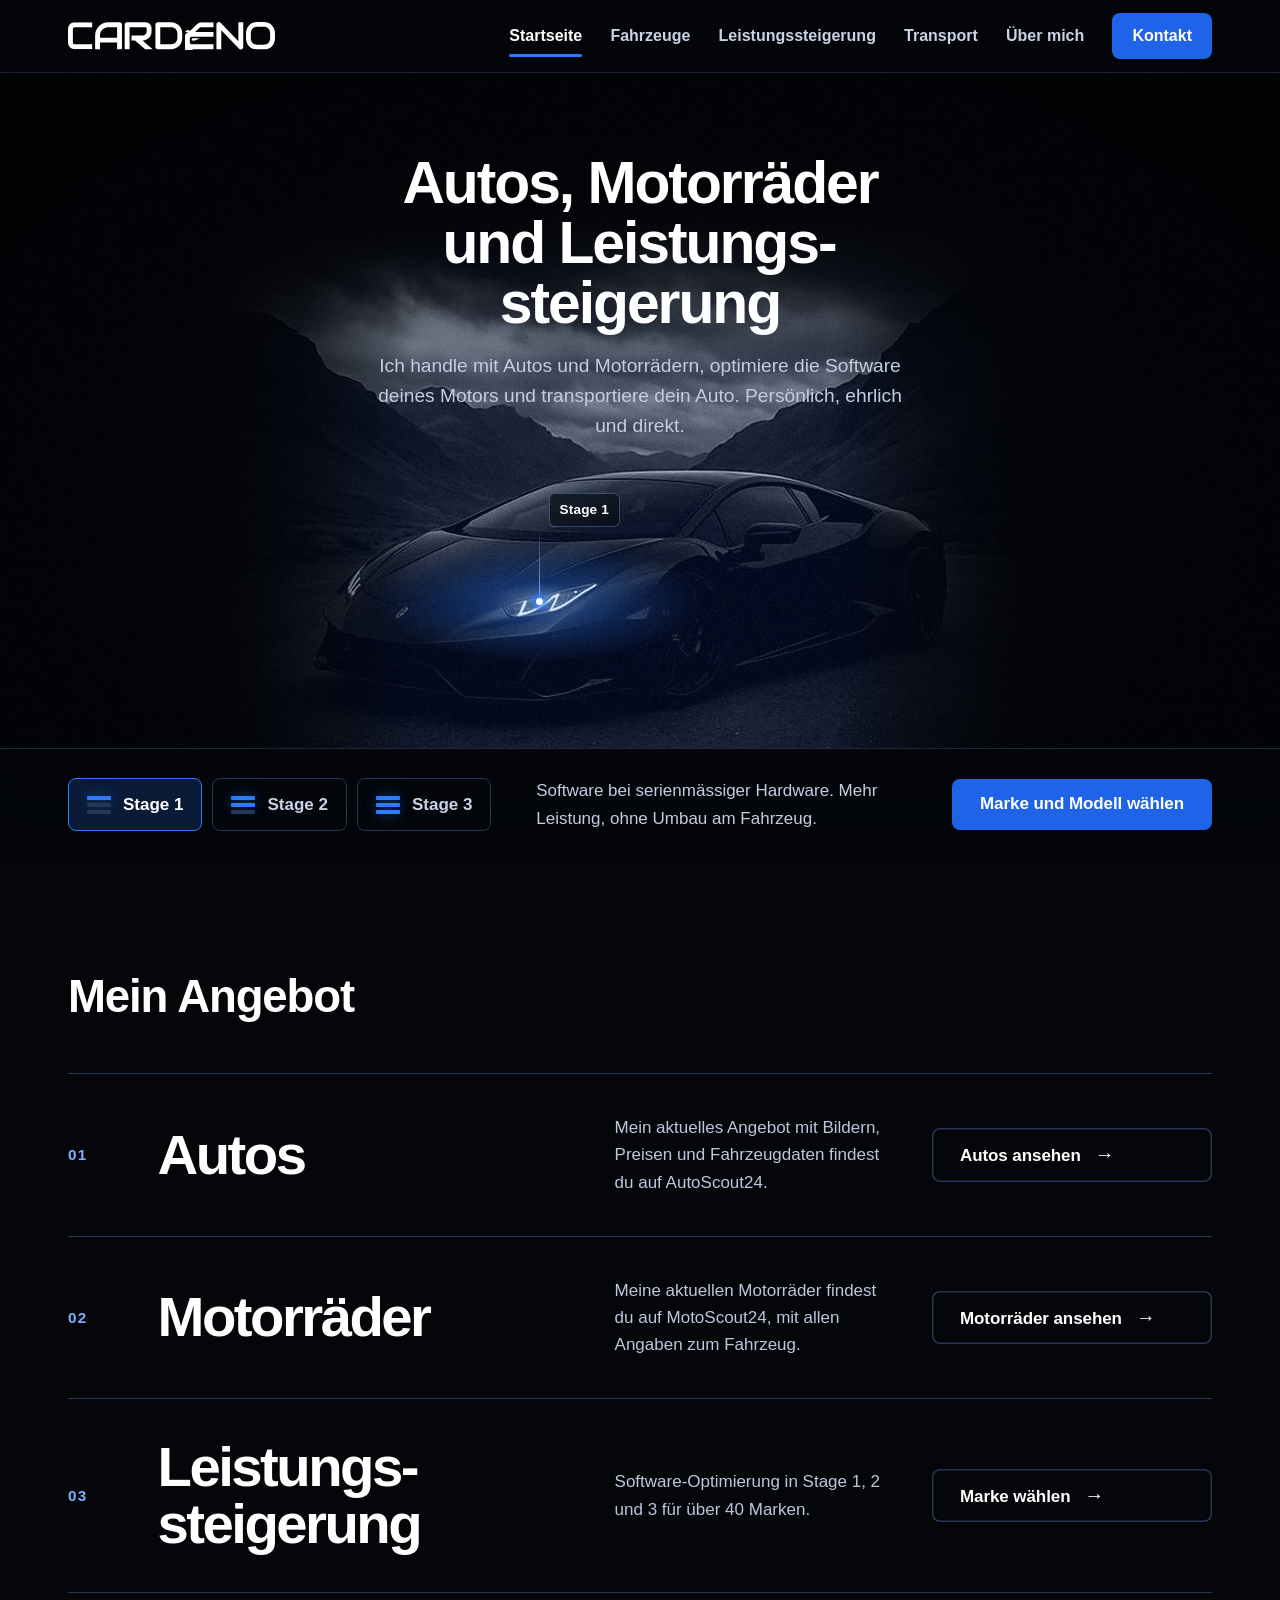
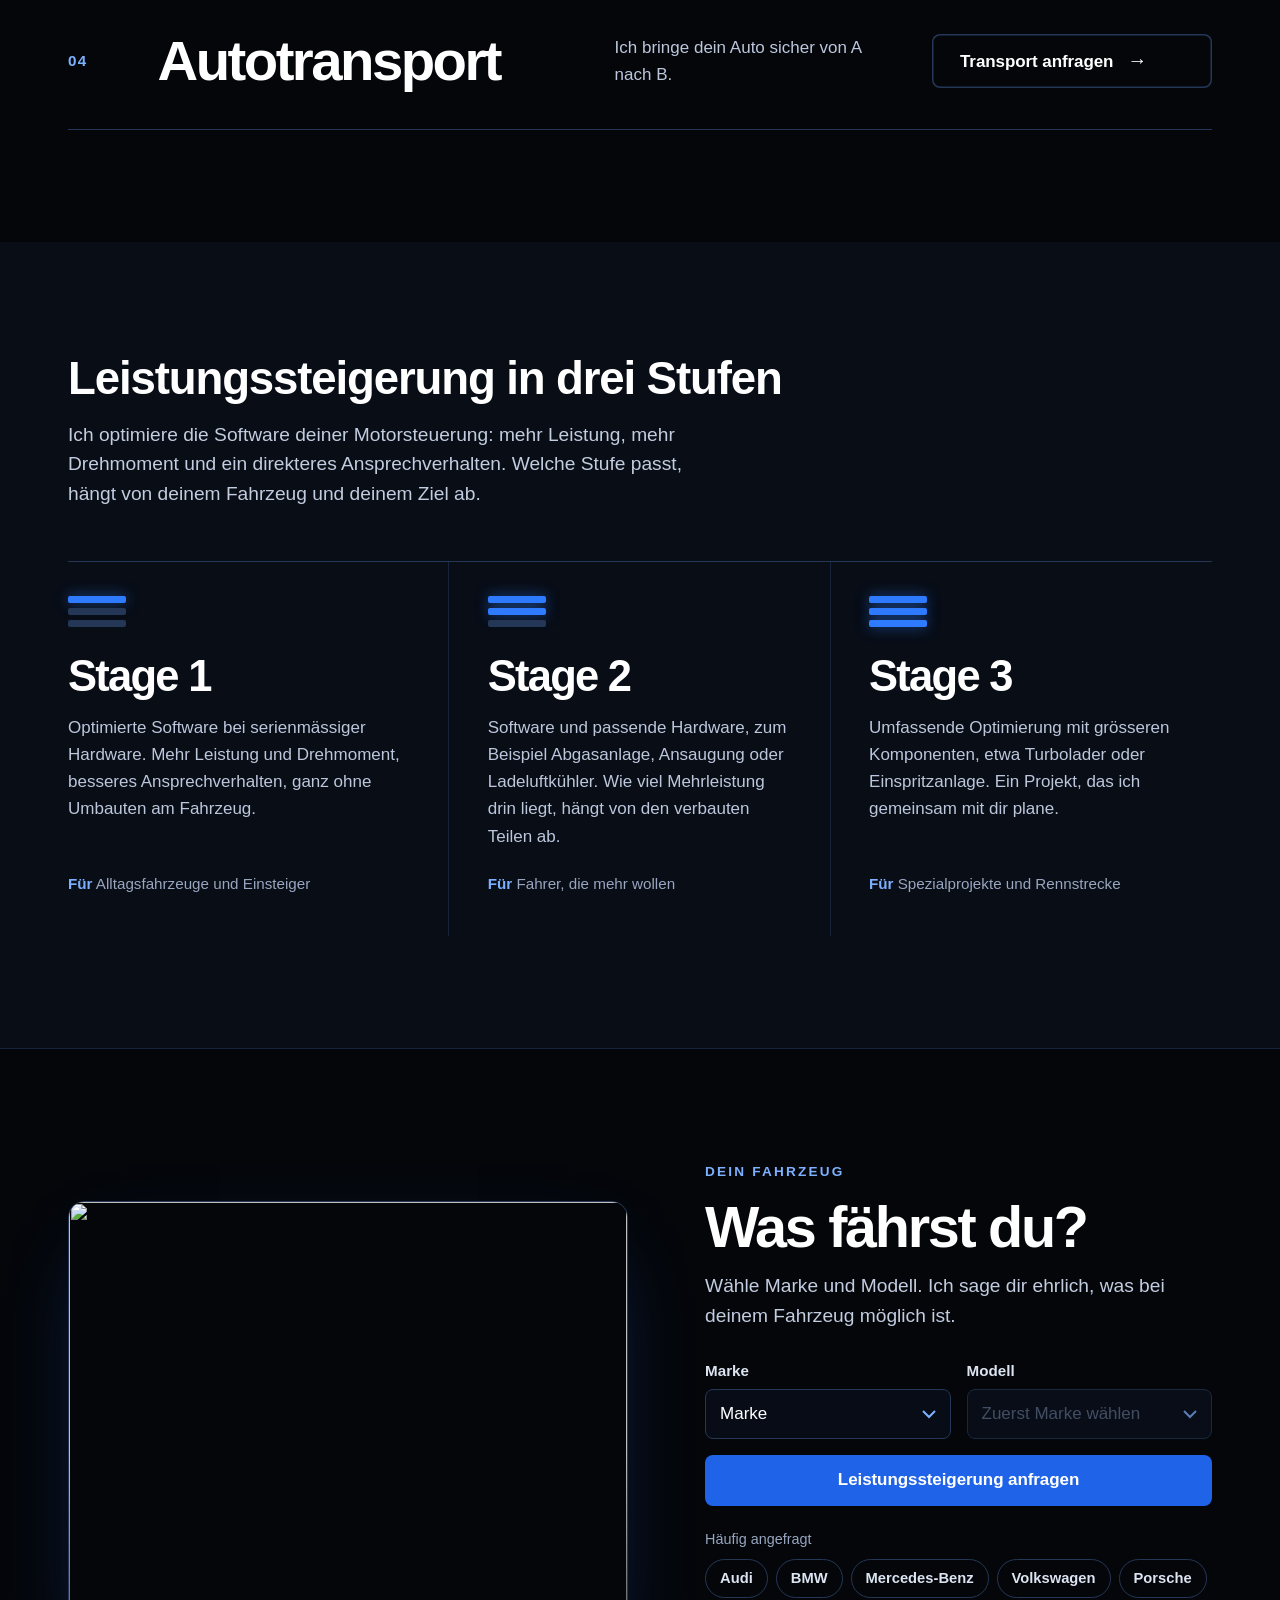
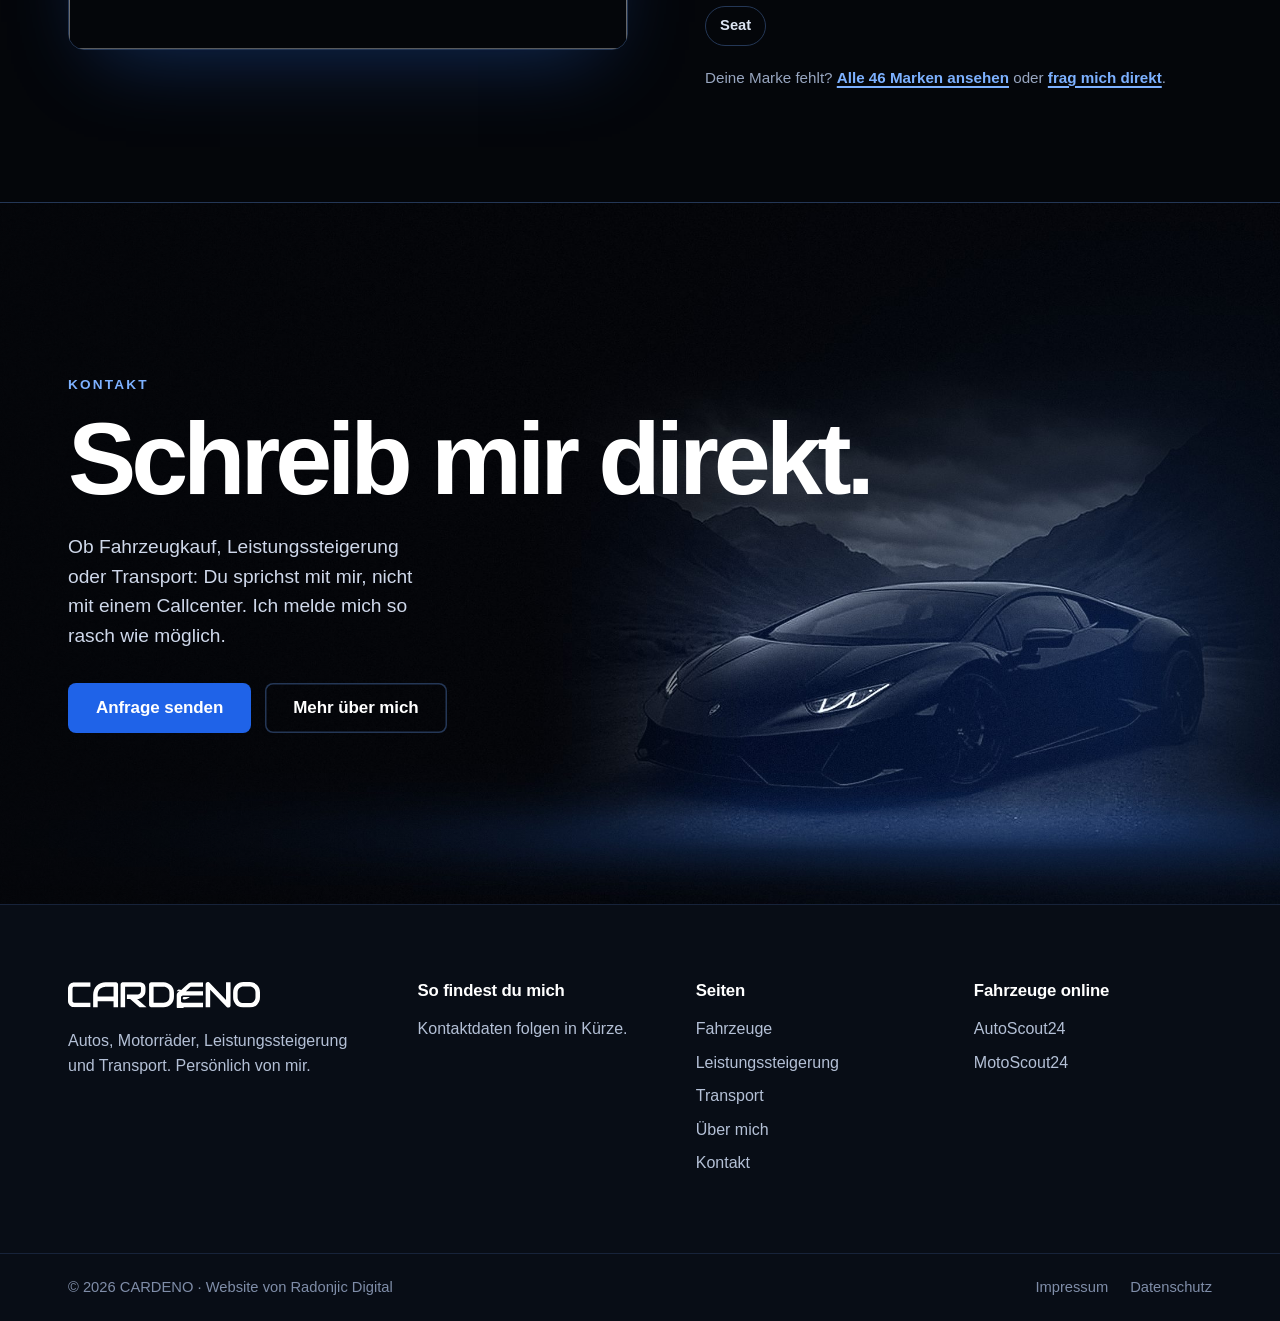
==== index.html @ c05463ce "Add files via upload" ====
<!doctype html>
<html lang="de-CH">
<head>
<meta charset="utf-8">
<meta name="viewport" content="width=device-width, initial-scale=1">
<title>CARDENO – Autos, Motorräder, Leistungssteigerung und Transport</title>
<meta name="description" content="CARDENO: Autos und Motorräder auf AutoScout24 und MotoScout24, Leistungssteigerung in Stage 1, 2 und 3 per Software sowie Autotransport. Frag dein Fahrzeug direkt an.">
<meta name="theme-color" content="#04060a">
<meta name="color-scheme" content="dark">
<meta property="og:type" content="website">
<meta property="og:locale" content="de_CH">
<meta property="og:site_name" content="CARDENO">
<meta property="og:title" content="CARDENO – Autos, Motorräder, Leistungssteigerung und Transport">
<meta property="og:description" content="CARDENO: Autos und Motorräder auf AutoScout24 und MotoScout24, Leistungssteigerung in Stage 1, 2 und 3 per Software sowie Autotransport. Frag dein Fahrzeug direkt an.">
<link rel="icon" type="image/svg+xml" href="images/icon-blue.svg">
<link rel="icon" type="image/png" sizes="48x48" href="images/favicon-48.png">
<link rel="icon" type="image/png" sizes="192x192" href="images/favicon-192.png">
<link rel="apple-touch-icon" href="images/apple-touch-icon.png">
<link rel="stylesheet" href="css/style.css">
</head>
<body>

<a class="skip-link" href="#inhalt">Zum Inhalt springen</a>
<div class="topbar">
  <div class="wrap">
    <ul>
      <li data-c="adresse"><svg viewBox="0 0 24 24" aria-hidden="true"><path d="M12 21s7-6.2 7-11a7 7 0 1 0-14 0c0 4.8 7 11 7 11z"/><circle cx="12" cy="10" r="2.5"/></svg><span data-v></span></li>
      <li data-c="telefon"><a data-link="tel" href="#"><svg viewBox="0 0 24 24" aria-hidden="true"><path d="M5 4h4l2 5-2.5 1.5a11 11 0 0 0 5 5L15 13l5 2v4a2 2 0 0 1-2 2A16 16 0 0 1 3 6a2 2 0 0 1 2-2z"/></svg><span data-v></span></a></li>
      <li data-c="email"><a data-link="mail" href="#"><svg viewBox="0 0 24 24" aria-hidden="true"><rect x="3" y="5" width="18" height="14" rx="2"/><path d="M3 7l9 6 9-6"/></svg><span data-v></span></a></li>
    </ul>
    <ul class="social">
      <li data-c="instagram"><a data-link="url" href="#" target="_blank" rel="noopener" aria-label="CARDENO auf Instagram"><svg viewBox="0 0 24 24" aria-hidden="true"><rect x="3" y="3" width="18" height="18" rx="5"/><circle cx="12" cy="12" r="4"/><circle cx="17.5" cy="6.5" r=".7"/></svg></a></li>
      <li data-c="facebook"><a data-link="url" href="#" target="_blank" rel="noopener" aria-label="CARDENO auf Facebook"><svg viewBox="0 0 24 24" aria-hidden="true"><path d="M14 8h3V4h-3a4 4 0 0 0-4 4v3H7v4h3v6h4v-6h3l1-4h-4V8.5A.5.5 0 0 1 14 8z"/></svg></a></li>
    </ul>
  </div>
</div>
<header class="site-header">
  <div class="wrap">
    <a class="brand" href="index.html" aria-label="CARDENO – zur Startseite"><img src="images/logo.svg" width="207" height="28" alt="CARDENO"></a>
    <button class="nav-toggle" type="button" aria-expanded="false" aria-controls="hauptnavigation" aria-label="Menü öffnen">
      <svg class="icon-open" viewBox="0 0 24 24" aria-hidden="true"><path d="M4 7h16M4 12h16M4 17h16"/></svg>
      <svg class="icon-close" viewBox="0 0 24 24" aria-hidden="true"><path d="M6 6l12 12M18 6L6 18"/></svg>
    </button>
    <nav class="nav" id="hauptnavigation" aria-label="Hauptnavigation">
      <ul><li><a href="index.html" aria-current="page">Startseite</a></li><li><a href="fahrzeuge.html">Fahrzeuge</a></li><li><a href="leistungssteigerung.html">Leistungssteigerung</a></li><li><a href="transport.html">Transport</a></li><li><a href="ueber-mich.html">Über mich</a></li><li><a class="nav-cta" href="kontakt.html">Kontakt</a></li></ul>
    </nav>
  </div>
</header>

<main id="inhalt">

<section class="sh" id="start" aria-labelledby="start-titel" data-stage="1">
  <div class="sh__scene" aria-hidden="true">
    <div class="sh__frame">
      <div class="sh__img"></div>
      <i class="sh__light sh__light--road"></i>
      <i class="sh__light sh__light--far"></i>
      <i class="sh__light sh__light--near"></i>
      <span class="sh__tag"><b>Stage 1</b></span>
    </div>
  </div>
  <div class="sh__copy">
    <div class="sh__copy-in">
      <h1 id="start-titel">Autos, Motorräder und Leistungs&shy;steigerung</h1>
      <p class="lead">Ich handle mit Autos und Motorrädern, optimiere die Software deines Motors und transportiere dein Auto. Persönlich, ehrlich und direkt.</p>
    </div>
  </div>
  <div class="sh__bar">
    <div class="wrap sh__bar-in">
      <div class="sh__pick" role="group" aria-label="Leistungsstufe wählen">
        <button type="button" data-stage="1" aria-pressed="true"><span class="ebars" aria-hidden="true"><i class="on"></i><i></i><i></i></span>Stage 1</button>
        <button type="button" data-stage="2" aria-pressed="false"><span class="ebars" aria-hidden="true"><i class="on"></i><i class="on"></i><i></i></span>Stage 2</button>
        <button type="button" data-stage="3" aria-pressed="false"><span class="ebars" aria-hidden="true"><i class="on"></i><i class="on"></i><i class="on"></i></span>Stage 3</button>
      </div>
      <p class="sh__desc" aria-live="polite">Software bei serienmässiger Hardware. Mehr Leistung, ohne Umbau am Fahrzeug.</p>
      <a class="btn " href="leistungssteigerung.html"><span>Marke und Modell wählen</span></a>
    </div>
  </div>
</section>

<section class="section" aria-labelledby="angebot-titel">
  <div class="wrap">
    <div class="section-head"><h2 id="angebot-titel">Mein Angebot</h2></div>
    <ul class="index">
      <li class="index__row">
        <span class="index__big">Autos</span>
        <p>Mein aktuelles Angebot mit Bildern, Preisen und Fahrzeugdaten findest du auf AutoScout24.</p>
        <a class="btn btn--ghost" data-c="autoscout" data-link="url" href="#" target="_blank" rel="noopener">Autos ansehen</a>
      </li>
      <li class="index__row">
        <span class="index__big">Motorräder</span>
        <p>Meine aktuellen Motorräder findest du auf MotoScout24, mit allen Angaben zum Fahrzeug.</p>
        <a class="btn btn--ghost" data-c="motoscout" data-link="url" href="#" target="_blank" rel="noopener">Motorräder ansehen</a>
      </li>
      <li class="index__row">
        <span class="index__big">Leistungs&shy;steigerung</span>
        <p>Software-Optimierung in Stage 1, 2 und 3 für über 40 Marken.</p>
        <a class="btn btn--ghost" href="leistungssteigerung.html"><span>Marke wählen</span></a>
      </li>
      <li class="index__row">
        <span class="index__big">Autotransport</span>
        <p>Ich bringe dein Auto sicher von A nach B.</p>
        <a class="btn btn--ghost" href="transport.html"><span>Transport anfragen</span></a>
      </li>
    </ul>
  </div>
</section>

<section class="section section--deep" aria-labelledby="tuning-titel">
  <div class="wrap">
    <div class="section-head">
      <h2 id="tuning-titel">Leistungs&shy;steigerung in drei Stufen</h2>
      <p class="lead">Ich optimiere die Software deiner Motorsteuerung: mehr Leistung, mehr Drehmoment und ein direkteres Ansprechverhalten. Welche Stufe passt, hängt von deinem Fahrzeug und deinem Ziel ab.</p>
    </div>
    
<div class="stages">
  <article class="stage">
    <span class="ebars" aria-hidden="true"><i class="on"></i><i></i><i></i></span>
    <h3>Stage 1</h3>
    <p>Optimierte Software bei serienmässiger Hardware. Mehr Leistung und Drehmoment, besseres Ansprechverhalten, ganz ohne Umbauten am Fahrzeug.</p>
    <p class="stage-for"><strong>Für</strong> Alltagsfahrzeuge und Einsteiger</p>
  </article>
  <article class="stage">
    <span class="ebars" aria-hidden="true"><i class="on"></i><i class="on"></i><i></i></span>
    <h3>Stage 2</h3>
    <p>Software und passende Hardware, zum Beispiel Abgasanlage, Ansaugung oder Ladeluftkühler. Wie viel Mehrleistung drin liegt, hängt von den verbauten Teilen ab.</p>
    <p class="stage-for"><strong>Für</strong> Fahrer, die mehr wollen</p>
  </article>
  <article class="stage">
    <span class="ebars" aria-hidden="true"><i class="on"></i><i class="on"></i><i class="on"></i></span>
    <h3>Stage 3</h3>
    <p>Umfassende Optimierung mit grösseren Komponenten, etwa Turbolader oder Einspritzanlage. Ein Projekt, das ich gemeinsam mit dir plane.</p>
    <p class="stage-for"><strong>Für</strong> Spezialprojekte und Rennstrecke</p>
  </article>
</div>

  </div>
</section>

<section class="section fsplit-sec" aria-labelledby="finder-titel">
  <div class="wrap fsplit">
    <div class="fsplit__img" aria-hidden="true"><img src="images/finder-bmw.jpg" width="900" height="1200" alt="" loading="lazy"></div>
    <div class="fsplit__body">
      <p class="kicker">Dein Fahrzeug</p>
      <h2 id="finder-titel">Was fährst du?</h2>
      <p class="lead">Wähle Marke und Modell. Ich sage dir ehrlich, was bei deinem Fahrzeug möglich ist.</p>
      <form class="finder-card" id="finder" aria-label="Fahrzeug wählen">
        <div class="field">
          <label for="finder-marke">Marke</label>
          <select id="finder-marke"><option value="">Marke wählen</option></select>
        </div>
        <div class="field">
          <label for="finder-modell">Modell</label>
          <select id="finder-modell" disabled><option value="">Zuerst Marke wählen</option></select>
        </div>
        <button class="btn" type="submit"><span>Leistungssteigerung anfragen</span></button>
      </form>
      <div class="fsplit__chips"><span>Häufig angefragt</span><a class="chip" href="leistungssteigerung.html#audi">Audi</a><a class="chip" href="leistungssteigerung.html#bmw">BMW</a><a class="chip" href="leistungssteigerung.html#mercedes-benz">Mercedes-Benz</a><a class="chip" href="leistungssteigerung.html#volkswagen">Volkswagen</a><a class="chip" href="leistungssteigerung.html#porsche">Porsche</a><a class="chip" href="leistungssteigerung.html#seat">Seat</a></div>
      <p class="fsplit__more">Deine Marke fehlt? <a class="text-link" href="leistungssteigerung.html">Alle 46 Marken ansehen</a> oder <a class="text-link" href="kontakt.html">frag mich direkt</a>.</p>
    </div>
  </div>
</section>

<section class="closer" aria-labelledby="cta-titel">
  <div class="closer__img" aria-hidden="true"></div>
  <div class="wrap closer__in">
    <p class="kicker">Kontakt</p>
    <h2 id="cta-titel">Schreib mir direkt.</h2>
    <p class="lead">Ob Fahrzeugkauf, Leistungssteigerung oder Transport: Du sprichst mit mir, nicht mit einem Callcenter. Ich melde mich so rasch wie möglich.</p>
    <div class="closer__btns">
      <a class="btn " href="kontakt.html"><span>Anfrage senden</span></a>
      <a class="btn btn--ghost" href="ueber-mich.html"><span>Mehr über mich</span></a>
    </div>
  </div>
</section>


</main>

<footer class="site-footer">
  <div class="wrap footer-main">
    <div>
      <img src="images/logo.svg" width="192" height="26" alt="CARDENO">
      <p>Autos, Motorräder, Leistungssteigerung und Transport. Persönlich von mir.</p>
    </div>
    <div>
      <h2>So findest du mich</h2>
      <p data-c="adresse"><span data-v></span></p>
      <p data-c="telefon"><a data-link="tel" href="#"><span data-v></span></a></p>
      <p data-c="email"><a data-link="mail" href="#"><span data-v></span></a></p>
      <p data-contact-empty>Kontaktdaten folgen in Kürze.</p>
      <div data-c="oeffnungszeiten" style="margin-top:18px">
        <h2>Öffnungszeiten</h2>
        <dl class="footer-hours" data-hours></dl>
      </div>
    </div>
    <div>
      <h2>Seiten</h2>
      <ul>
        <li><a href="fahrzeuge.html">Fahrzeuge</a></li>
        <li><a href="leistungssteigerung.html">Leistungssteigerung</a></li>
        <li><a href="transport.html">Transport</a></li>
        <li><a href="ueber-mich.html">Über mich</a></li>
        <li><a href="kontakt.html">Kontakt</a></li>
      </ul>
    </div>
    <div>
      <h2>Fahrzeuge online</h2>
      <ul>
        <li><a data-c="autoscout" data-link="url" href="#" target="_blank" rel="noopener">AutoScout24</a></li>
        <li><a data-c="motoscout" data-link="url" href="#" target="_blank" rel="noopener">MotoScout24</a></li>
      </ul>
    </div>
  </div>
  <div class="footer-bottom">
    <div class="wrap">
      <span>© <span data-year>2026</span> CARDENO · Website von <a href="https://radonjicdigital.ch" target="_blank" rel="noopener">Radonjic Digital</a></span>
      <ul>
        <li><a href="impressum.html">Impressum</a></li>
        <li><a href="datenschutz.html">Datenschutz</a></li>
      </ul>
    </div>
  </div>
</footer>

<script src="js/config.js"></script>
<script src="js/tuning-data.js"></script>
<script src="js/main.js"></script>
</body>
</html>
---- css/style.css ----
/* ==========================================================================
   CARDENO – Stylesheet
   Idee: Das Logo ist ein Auto, das gleichzeitig der Buchstabe E ist – mit drei
   waagrechten Balken. Diese drei Balken sind das Leitmotiv der Seite:
   Stage 1, 2 und 3 füllen sie nach und nach, Aufzählungen nutzen sie als Zeichen.
   Farben: Schwarz, Nachtblau und ein kräftiges Blau, wie vom Kunden gewünscht.
   ========================================================================== */

:root {
  --ink: #04060a;
  --deep: #080d16;
  --panel: #0c1424;
  --panel-2: #101b31;
  --line: #17233a;
  --line-strong: #243756;
  --text: #e9eef7;
  --muted: #98a6c0;
  --blue: #2f7bff;
  --blue-strong: #1f63e8;
  --blue-deep: #174bb8;
  --blue-soft: #7db1ff;
  --font: "Helvetica Neue", "HelveticaNeue", "Arial Nova", Arial, "Liberation Sans", sans-serif;
  --wrap: 1240px;
  --gutter: clamp(20px, 4vw, 48px);
  --r-ctl: 8px;
  --r-card: 16px;
  --header-h: 72px;
}

*,
*::before,
*::after { box-sizing: border-box; }

html { scroll-behavior: smooth; scroll-padding-top: calc(var(--header-h) + 16px); -webkit-text-size-adjust: 100%; color-scheme: dark; background: var(--ink); }

body {
  margin: 0;
  font-family: var(--font);
  font-size: 1.0625rem;
  line-height: 1.6;
  color: var(--text);
  background: var(--ink);
  -webkit-font-smoothing: antialiased;
}

img, svg { max-width: 100%; }
img { display: block; }
a { color: inherit; }
[hidden] { display: none !important; }
button, input, select, textarea { font: inherit; color: inherit; }

:focus-visible { outline: 3px solid var(--blue-soft); outline-offset: 3px; }

.skip-link {
  position: absolute; left: 12px; top: -80px; z-index: 200;
  background: #fff; color: #000; padding: 10px 16px; border-radius: var(--r-ctl); font-weight: 700;
}
.skip-link:focus { top: 12px; }

.wrap { width: 100%; max-width: var(--wrap); margin-inline: auto; padding-inline: var(--gutter); }

/* ---------- Typografie ---------- */
h1, h2, h3, h4 { margin: 0; font-weight: 700; letter-spacing: -0.025em; line-height: 1.08; hyphens: auto; overflow-wrap: break-word; color: #fff; }
h1 { font-size: clamp(2.35rem, 5.6vw, 4.6rem); line-height: 1.02; letter-spacing: -0.035em; }
h2 { font-size: clamp(1.85rem, 3.6vw, 2.85rem); }
h3 { font-size: clamp(1.2rem, 1.8vw, 1.45rem); letter-spacing: -0.015em; }
p { margin: 0 0 1em; }
.lead { font-size: clamp(1.1rem, 1.5vw, 1.25rem); line-height: 1.55; max-width: 58ch; color: #c3cde0; }
.text-link { font-weight: 700; color: var(--blue-soft); text-decoration: underline; text-underline-offset: 3px; text-decoration-thickness: 2px; }
.text-link:hover { color: #fff; }

/* ---------- Balken-Motiv (das E aus dem Logo) ---------- */
.ebars { display: inline-flex; flex-direction: column; gap: 5px; width: 58px; }
.ebars i { display: block; height: 7px; border-radius: 2px; background: var(--line-strong); }
.ebars i.on { background: var(--blue); box-shadow: 0 0 14px rgba(47,123,255,.55); }

/* ---------- Buttons ---------- */
.btn {
  display: inline-block; cursor: pointer; text-decoration: none; border: 0;
  padding: 15px 28px; font-weight: 700; font-size: 1.0625rem; line-height: 1.2; letter-spacing: -0.005em;
  background: var(--blue-strong); color: #fff; border-radius: var(--r-ctl);
  box-shadow: 0 0 0 0 rgba(47,123,255,0);
  transition: background-color .15s ease, box-shadow .2s ease, color .15s ease;
}
.btn:hover { background: var(--blue); box-shadow: 0 0 0 5px rgba(47,123,255,.22); }
.btn--ghost { background: transparent; color: #fff; box-shadow: inset 0 0 0 1.5px var(--line-strong); }
.btn--ghost:hover { background: rgba(47,123,255,.12); box-shadow: inset 0 0 0 1.5px var(--blue); }
.btn--white { background: #fff; color: #0a2a73; }
.btn--white:hover { background: #fff; box-shadow: 0 0 0 5px rgba(255,255,255,.28); }
.btn--block { display: block; width: 100%; text-align: center; }
.btn[disabled] { opacity: .55; cursor: wait; }
.btn-row { display: flex; flex-wrap: wrap; gap: 14px 16px; }

/* ---------- Kopfzeile ---------- */
.topbar { background: var(--ink); border-bottom: 1px solid var(--line); color: var(--muted); font-size: .875rem; }
.topbar .wrap { display: flex; flex-wrap: wrap; justify-content: space-between; align-items: center; gap: 4px 28px; min-height: 40px; padding-block: 6px; }
.topbar ul { list-style: none; margin: 0; padding: 0; display: flex; flex-wrap: wrap; gap: 4px 26px; }
.topbar a { text-decoration: none; }
.topbar a:hover { color: #fff; text-decoration: underline; }
.topbar svg { width: 15px; height: 15px; margin-right: 8px; vertical-align: -2px; stroke: var(--blue); fill: none; stroke-width: 2; stroke-linecap: round; stroke-linejoin: round; }
.topbar .social a { display: inline-flex; padding: 4px 6px; }
.topbar .social svg { margin: 0; width: 17px; height: 17px; stroke: currentColor; }

.site-header { position: sticky; top: 0; z-index: 100; background: rgba(4,6,10,.88); -webkit-backdrop-filter: blur(14px); backdrop-filter: blur(14px); box-shadow: 0 1px 0 var(--line); }
.site-header .wrap { display: flex; align-items: center; justify-content: space-between; min-height: var(--header-h); gap: 24px; }
.brand { display: block; flex: none; }
.brand img { height: 28px; width: auto; }
.nav ul { list-style: none; margin: 0; padding: 0; display: flex; gap: clamp(16px, 2.2vw, 32px); align-items: center; }
.nav a { display: inline-block; position: relative; padding: 8px 0; text-decoration: none; font-weight: 600; font-size: 1rem; color: #c9d3e6; transition: color .15s ease; }
.nav a::after { content: ""; position: absolute; left: 0; right: 0; bottom: 0; height: 3px; border-radius: 2px; background: var(--blue); transform: scaleX(0); transform-origin: left; transition: transform .2s ease; }
.nav a:hover { color: #fff; }
.nav a:hover::after, .nav a[aria-current="page"]::after { transform: scaleX(1); }
.nav a[aria-current="page"] { color: #fff; }
.nav .nav-cta { background: var(--blue-strong); color: #fff; padding: 10px 20px; border-radius: var(--r-ctl); }
.nav .nav-cta::after { display: none; }
.nav .nav-cta:hover { background: var(--blue); box-shadow: 0 0 0 4px rgba(47,123,255,.22); }

.nav-toggle { display: none; background: none; border: 0; color: #fff; padding: 10px; margin-right: -10px; cursor: pointer; }
.nav-toggle svg { width: 28px; height: 28px; stroke: currentColor; stroke-width: 2.2; fill: none; stroke-linecap: round; }
.nav-toggle .icon-close { display: none; }
.nav-toggle[aria-expanded="true"] .icon-open { display: none; }
.nav-toggle[aria-expanded="true"] .icon-close { display: block; }

@media (max-width: 640px) {
  .topbar [data-c="adresse"], .topbar .social { display: none; }
  .topbar .wrap { min-height: 0; }
  .brand img { height: 24px; }
}

@media (max-width: 1060px) {
  .nav-toggle { display: block; }
  .nav { position: absolute; left: 0; right: 0; top: 100%; background: var(--ink); border-top: 1px solid var(--line); display: none; padding: 8px var(--gutter) 24px; box-shadow: 0 18px 30px rgba(0,0,0,.6); }
  .nav.is-open { display: block; }
  .nav ul { flex-direction: column; align-items: stretch; gap: 0; }
  .nav li { border-bottom: 1px solid var(--line); }
  .nav a { display: block; padding: 16px 0; font-size: 1.15rem; }
  .nav a::after { display: none; }
  .nav a[aria-current="page"] { color: var(--blue-soft); }
  .nav li:last-child { border: 0; padding-top: 18px; }
  .nav .nav-cta { display: block; text-align: center; }
}

/* ---------- Unterseiten-Kopf (Grundlage) ---------- */
.page-hero { position: relative; background: var(--ink); overflow: hidden; isolation: isolate; }
.page-hero::before {
  content: ""; position: absolute; inset: 0; z-index: -2;
  background-image:
    linear-gradient(rgba(47,123,255,.09) 1px, transparent 1px),
    linear-gradient(90deg, rgba(47,123,255,.09) 1px, transparent 1px);
  background-size: 56px 56px;
}
.page-hero::after {
  content: ""; position: absolute; z-index: -1; right: -12%; top: -30%; width: 70%; aspect-ratio: 1;
  background: radial-gradient(closest-side, rgba(31,99,232,.42), rgba(31,99,232,0) 100%);
  pointer-events: none;
}

/* ---------- Sektionen ---------- */
.section { padding-block: clamp(64px, 9vw, 112px); background: var(--ink); }
.section--deep { background: var(--deep); }
.section--tight { padding-block: clamp(48px, 6vw, 80px); }
.section-head { margin-bottom: clamp(32px, 5vw, 52px); }
.section-head h2 { margin-bottom: 16px; }
.section-head--row { display: flex; flex-wrap: wrap; align-items: end; justify-content: space-between; gap: 20px 40px; }
.section-head--row > div { max-width: 62ch; }
.section + .section:not(.section--deep) { border-top: 1px solid var(--line); }

/* ---------- Fahrzeuge ---------- */
.vehicles { display: grid; grid-template-columns: 1fr 1fr; gap: 20px; }
.vehicle {
  position: relative; display: flex; flex-direction: column; align-items: flex-start; gap: 0;
  padding: clamp(26px, 3.4vw, 40px); border-radius: var(--r-card); background: linear-gradient(160deg, var(--panel-2), var(--panel) 55%, #091020);
  border: 1px solid var(--line); overflow: hidden;
}
.vehicle::after { content: ""; position: absolute; right: -90px; top: -90px; width: 260px; height: 260px; background: radial-gradient(closest-side, rgba(47,123,255,.22), transparent); pointer-events: none; }
.vehicle svg { width: 68px; height: 68px; stroke: var(--blue); fill: none; stroke-width: 1.6; stroke-linecap: round; stroke-linejoin: round; margin-bottom: 22px; }
.vehicle h3 { font-size: clamp(1.5rem, 2.4vw, 2rem); margin-bottom: 10px; }
.vehicle p { color: #bcc7dc; max-width: 40ch; margin-bottom: 26px; }
.vehicle .btn { margin-top: auto; }
@media (max-width: 760px) { .vehicles { grid-template-columns: 1fr; } }

.facts { display: grid; grid-template-columns: repeat(3, 1fr); gap: 20px; margin-top: 20px; }
.fact { padding: 22px 24px; border-radius: var(--r-card); border: 1px solid var(--line); background: var(--deep); }
.fact strong { display: block; color: #fff; margin-bottom: 4px; }
.fact span { color: var(--muted); font-size: .98rem; }
@media (max-width: 760px) { .facts { grid-template-columns: 1fr; } }

/* ---------- Stages ---------- */
.stages { display: grid; grid-template-columns: repeat(3, 1fr); border-top: 1px solid var(--line-strong); }
.stage { position: relative; padding: 34px clamp(20px, 3vw, 40px) 40px 0; border-right: 1px solid var(--line); display: flex; flex-direction: column; }
.stage + .stage { padding-left: clamp(20px, 3vw, 40px); }
.stage:last-child { border-right: 0; padding-right: 0; }
.stage .ebars { margin-bottom: 26px; }
.stage h3 { font-size: clamp(2rem, 3.4vw, 3rem); letter-spacing: -0.04em; margin-bottom: 14px; }
.stage p { margin: 0; color: #bcc7dc; max-width: 36ch; }
.stage .stage-for { margin-top: auto; padding-top: 22px; font-size: .95rem; color: var(--muted); }
.stage .stage-for strong { color: var(--blue-soft); }
@media (max-width: 860px) {
  .stages { grid-template-columns: 1fr; }
  .stage, .stage + .stage { padding: 30px 0 34px; border-right: 0; border-bottom: 1px solid var(--line); }
}

/* ---------- Marken ---------- */
.brand-grid { display: grid; grid-template-columns: repeat(auto-fill, minmax(200px, 1fr)); gap: 14px; list-style: none; margin: 0; padding: 0; }
.brand-tile {
  position: relative; display: flex; flex-direction: column; justify-content: flex-end; min-height: 132px; overflow: hidden;
  padding: 20px 22px; background: var(--panel); border: 1px solid var(--line); border-radius: 12px;
  text-decoration: none; transition: border-color .15s ease, background-color .15s ease, transform .15s ease;
}
.brand-tile::after {
  content: attr(data-initial); position: absolute; right: 12px; top: -8px; font-size: 6.5rem; font-weight: 700; line-height: 1;
  color: transparent; -webkit-text-stroke: 1.5px #1c2c49; pointer-events: none; transition: -webkit-text-stroke-color .15s ease;
}
.brand-tile strong { position: relative; z-index: 1; font-size: 1.35rem; font-weight: 700; letter-spacing: -0.02em; line-height: 1.1; color: #fff; }
.brand-tile span { position: relative; z-index: 1; margin-top: 6px; font-size: .9rem; color: var(--muted); }
.brand-tile:hover, .brand-tile:focus-visible { border-color: var(--blue); background: var(--panel-2); transform: translateY(-2px); }
.brand-tile:hover::after, .brand-tile:focus-visible::after { -webkit-text-stroke-color: rgba(47,123,255,.5); }
.brand-search { margin-bottom: 26px; max-width: 460px; }

/* ---------- Fahrzeug-Finder ---------- */
.finder { padding: clamp(24px, 3vw, 34px); border-radius: var(--r-card); background: linear-gradient(170deg, var(--panel-2), var(--panel)); border: 1px solid var(--line-strong); box-shadow: 0 30px 80px -30px rgba(31,99,232,.55); }
.finder h3 { font-size: 1.5rem; margin-bottom: 6px; }
.finder p { color: var(--muted); font-size: .98rem; margin-bottom: 20px; }
.finder .field + .field { margin-top: 14px; }
.finder .btn { margin-top: 22px; }
.tuning-intro { display: grid; grid-template-columns: minmax(0, 1.25fr) minmax(280px, .75fr); gap: clamp(28px, 5vw, 72px); align-items: start; margin-bottom: clamp(32px, 5vw, 56px); }
@media (max-width: 900px) { .tuning-intro { grid-template-columns: 1fr; } }

/* ---------- Unterseiten-Kopf ---------- */
.page-hero { padding-block: clamp(44px, 6vw, 84px); }
.page-hero::before { -webkit-mask-image: radial-gradient(ellipse 70% 120% at 90% 30%, #000 0%, transparent 70%); mask-image: radial-gradient(ellipse 70% 120% at 90% 30%, #000 0%, transparent 70%); }
.page-hero::after { width: 55%; right: -10%; top: -90%; }
.crumbs { font-size: .92rem; color: var(--muted); margin-bottom: 20px; }
.crumbs ol { list-style: none; margin: 0; padding: 0; display: flex; flex-wrap: wrap; gap: 6px 10px; align-items: center; }
.crumbs li + li::before { content: "›"; margin-right: 10px; color: var(--blue); }
.crumbs a { text-decoration: none; }
.crumbs a:hover { color: #fff; text-decoration: underline; }
.page-hero h1 { font-size: clamp(2.1rem, 5vw, 3.9rem); margin-bottom: 18px; }
.page-hero .lead { margin: 0; }
.page-hero { border-bottom: 1px solid var(--line); }

/* ---------- Leistungssteigerung: Layout ---------- */
.tuning-layout { display: grid; grid-template-columns: minmax(0, 1fr) 290px; gap: clamp(32px, 4vw, 64px); align-items: start; }
.brand-nav { position: sticky; top: calc(var(--header-h) + 20px); border: 1px solid var(--line); border-radius: var(--r-card); background: var(--panel); overflow: hidden; }
.brand-nav h2 { font-size: 1.2rem; padding: 22px 24px 12px; }
.brand-nav ul { list-style: none; margin: 0; padding: 0 0 12px; max-height: calc(100vh - var(--header-h) - 150px); overflow-y: auto; overscroll-behavior: contain; }
.brand-nav a { display: block; padding: 8px 24px; text-decoration: none; font-weight: 600; font-size: .98rem; color: #c3cde0; border-left: 3px solid transparent; }
.brand-nav a:hover { color: #fff; background: rgba(47,123,255,.08); }
.brand-nav a[aria-current="true"] { border-left-color: var(--blue); color: #fff; background: rgba(47,123,255,.14); }
@media (max-width: 980px) {
  .tuning-layout { grid-template-columns: 1fr; }
  .brand-nav { display: none; }
}

.brand-view__top { display: flex; flex-wrap: wrap; align-items: baseline; justify-content: space-between; gap: 10px 24px; margin-bottom: 26px; }
.back-link { display: inline-block; margin-bottom: 18px; font-weight: 700; text-decoration: none; color: var(--blue-soft); }
.back-link:hover { color: #fff; text-decoration: underline; }
.model-list { display: grid; grid-template-columns: repeat(auto-fill, minmax(168px, 1fr)); gap: 10px; list-style: none; margin: 0 0 56px; padding: 0; }
.model-list button {
  width: 100%; text-align: left; cursor: pointer; background: var(--panel); border: 1px solid var(--line); border-radius: 10px;
  padding: 14px 16px; font-weight: 600; line-height: 1.25; transition: border-color .15s ease, background-color .15s ease;
}
.model-list button:hover { border-color: var(--blue); }
.model-list button[aria-pressed="true"] { background: var(--blue-strong); border-color: var(--blue); color: #fff; }

.request-box { background: linear-gradient(170deg, var(--panel-2), var(--panel)); border: 1px solid var(--line-strong); border-radius: var(--r-card); padding: clamp(24px, 4vw, 44px); scroll-margin-top: calc(var(--header-h) + 20px); }
.request-box h3 { font-size: clamp(1.5rem, 2.6vw, 2rem); margin-bottom: 8px; }
.request-box > p { color: var(--muted); }

/* ---------- Formulare ---------- */
.form-grid { display: grid; grid-template-columns: 1fr 1fr; gap: 16px 20px; margin-top: 24px; }
.form-grid .full { grid-column: 1 / -1; }
.field label { display: block; font-weight: 600; font-size: .95rem; margin-bottom: 6px; color: #dce4f2; }
.field .opt { font-weight: 400; color: var(--muted); }
.field input, .field select, .field textarea {
  width: 100%; background: #070c17; border: 1px solid var(--line-strong); border-radius: var(--r-ctl); padding: 13px 14px; line-height: 1.3; color: #fff; transition: border-color .15s ease, box-shadow .15s ease;
}
.field input::placeholder, .field textarea::placeholder { color: #6a7a96; }
.field input[readonly] { color: #aebbd3; }
.field textarea { min-height: 130px; resize: vertical; line-height: 1.5; }
.field input:hover, .field select:hover, .field textarea:hover { border-color: #3a5282; }
.field input:focus, .field select:focus, .field textarea:focus { outline: none; border-color: var(--blue); box-shadow: 0 0 0 3px rgba(47,123,255,.28); }
.field select { appearance: none; background-image: url("data:image/svg+xml,%3Csvg xmlns='http://www.w3.org/2000/svg' width='14' height='9' viewBox='0 0 14 9'%3E%3Cpath d='M1 1l6 6 6-6' fill='none' stroke='%237db1ff' stroke-width='2'/%3E%3C/svg%3E"); background-repeat: no-repeat; background-position: right 14px center; padding-right: 40px; }
.field select:disabled { background-color: #0a111f; color: #5d6c88; cursor: not-allowed; }
.field select option { background: #0c1424; color: #fff; }
.hp { position: absolute; left: -9999px; width: 1px; height: 1px; overflow: hidden; }
.form-note { font-size: .88rem; color: var(--muted); margin: 18px 0 0; }
.form-note a { color: inherit; }
.form-actions { margin-top: 22px; display: flex; flex-wrap: wrap; align-items: center; gap: 16px 24px; }
.form-status { margin: 0; font-weight: 700; }
.form-status.is-ok { color: #6fe0a0; }
.form-status.is-error { color: #ff8f8f; }
@media (max-width: 640px) { .form-grid { grid-template-columns: 1fr; } }

/* ---------- Dienstleistungen ---------- */
.mini-services { display: grid; grid-template-columns: repeat(4, 1fr); gap: 0; border-top: 1px solid var(--line); border-bottom: 1px solid var(--line); }
.mini-services a { display: block; padding: 24px 24px 26px; text-decoration: none; border-left: 1px solid var(--line); transition: background-color .15s ease; }
.mini-services a:first-child { border-left: 0; padding-left: 0; }
.mini-services strong { display: block; color: #fff; font-size: 1.08rem; margin-bottom: 4px; }
.mini-services span { color: var(--muted); font-size: .95rem; }
.mini-services a:hover strong { color: var(--blue-soft); }
@media (max-width: 980px) {
  .mini-services { grid-template-columns: 1fr 1fr; }
  .mini-services a:nth-child(3) { border-left: 0; padding-left: 0; }
  .mini-services a:nth-child(n+3) { border-top: 1px solid var(--line); }
}
@media (max-width: 520px) {
  .mini-services { grid-template-columns: 1fr; }
  .mini-services a { border-left: 0; padding-left: 0; }
  .mini-services a + a { border-top: 1px solid var(--line); }
}

.service-detail { display: grid; grid-template-columns: 1fr 1.2fr; gap: clamp(28px, 5vw, 72px); align-items: start; padding-block: clamp(36px, 5vw, 60px); border-top: 1px solid var(--line); }
.service-detail:first-of-type { border-top: 0; }
.service-detail svg { width: 50px; height: 50px; stroke: var(--blue); fill: none; stroke-width: 1.6; stroke-linecap: round; stroke-linejoin: round; margin-bottom: 16px; }
.service-detail p { color: #bcc7dc; }
.service-detail .lead { color: #d7dfee; }
.service-detail ul { list-style: none; margin: 18px 0 0; padding: 0; }
.service-detail li { position: relative; padding-left: 30px; margin-bottom: 10px; }
.service-detail li::before, .ticks li::before { content: ""; position: absolute; left: 0; top: .72em; width: 16px; height: 4px; border-radius: 2px; background: var(--blue); box-shadow: 0 -6px 0 var(--blue), 0 6px 0 var(--blue); opacity: .95; }
@media (max-width: 820px) { .service-detail { grid-template-columns: 1fr; } }

/* ---------- Über mich ---------- */
.split { display: grid; grid-template-columns: 1.1fr .9fr; gap: clamp(32px, 6vw, 96px); align-items: center; }
.ticks { list-style: none; margin: 26px 0 32px; padding: 0; }
.ticks li { position: relative; padding-left: 32px; margin-bottom: 16px; color: #bcc7dc; }
.ticks strong { display: block; color: #fff; }
.badge-panel { position: relative; aspect-ratio: 1; border-radius: var(--r-card); border: 1px solid var(--line); background: radial-gradient(closest-side, rgba(47,123,255,.2), transparent 85%), var(--panel); display: grid; place-items: center; overflow: hidden; }
.badge-panel img { width: 52%; height: auto; filter: drop-shadow(0 0 30px rgba(47,123,255,.4)); }
.badge-panel::before { content: ""; position: absolute; inset: 0; background-image: linear-gradient(rgba(47,123,255,.08) 1px, transparent 1px), linear-gradient(90deg, rgba(47,123,255,.08) 1px, transparent 1px); background-size: 40px 40px; }
.badge-panel img { position: relative; }
@media (max-width: 820px) { .split { grid-template-columns: 1fr; } .badge-panel { max-width: 380px; } }

/* ---------- Ablauf ---------- */
.steps { list-style: none; margin: 0; padding: 0; display: grid; grid-template-columns: repeat(4, 1fr); gap: 24px; counter-reset: step; }
.steps.steps--3 { grid-template-columns: repeat(3, 1fr); }
.steps li { counter-increment: step; position: relative; padding-top: 68px; }
.steps li::before { content: counter(step); position: absolute; left: 0; top: 0; font-size: 3.2rem; font-weight: 700; line-height: 1; color: var(--blue); letter-spacing: -0.04em; }
.steps li::after { content: ""; position: absolute; left: 0; top: 56px; width: 44px; height: 4px; border-radius: 2px; background: var(--line-strong); }
.steps h3 { font-size: 1.2rem; margin-bottom: 8px; }
.steps p { margin: 0; color: var(--muted); }
@media (max-width: 980px) { .steps, .steps.steps--3 { grid-template-columns: 1fr 1fr; gap: 40px 28px; } }
@media (max-width: 560px) { .steps, .steps.steps--3 { grid-template-columns: 1fr; } }

/* ---------- FAQ ---------- */
.faq { border-top: 1px solid var(--line); max-width: 860px; }
.faq details { border-bottom: 1px solid var(--line); }
.faq summary { list-style: none; cursor: pointer; padding: 22px 56px 22px 0; font-weight: 700; font-size: 1.15rem; color: #fff; position: relative; }
.faq summary::-webkit-details-marker { display: none; }
.faq summary::after { content: ""; position: absolute; right: 6px; top: 50%; width: 12px; height: 12px; margin-top: -9px; border-right: 3px solid var(--blue); border-bottom: 3px solid var(--blue); transform: rotate(45deg); transition: transform .2s ease; }
.faq details[open] summary::after { transform: rotate(-135deg); margin-top: -3px; }
.faq details > div { padding: 0 0 24px; max-width: 64ch; color: #bcc7dc; }
.faq details > div p:last-child { margin-bottom: 0; }

/* ---------- CTA-Band ---------- */
.cta-band { position: relative; background: linear-gradient(110deg, #0e2f78 0%, var(--blue-deep) 38%, var(--blue-strong) 100%); padding-block: clamp(48px, 7vw, 84px); overflow: hidden; isolation: isolate; }
.cta-band::before { content: ""; position: absolute; inset: 0; z-index: -1; background-image: linear-gradient(rgba(255,255,255,.07) 1px, transparent 1px), linear-gradient(90deg, rgba(255,255,255,.07) 1px, transparent 1px); background-size: 56px 56px; -webkit-mask-image: linear-gradient(90deg, transparent 20%, #000); mask-image: linear-gradient(90deg, transparent 20%, #000); }
.cta-band .wrap { display: flex; flex-wrap: wrap; align-items: center; justify-content: space-between; gap: 28px 48px; }
.cta-band h2 { font-size: clamp(1.8rem, 3.4vw, 2.6rem); max-width: 22ch; }
.cta-band p { margin: 12px 0 0; max-width: 52ch; color: #dbe7ff; }

/* ---------- Kontakt ---------- */
.contact-layout { display: grid; grid-template-columns: minmax(0, 5fr) minmax(0, 7fr); gap: clamp(32px, 6vw, 88px); align-items: start; }
.info-block + .info-block { margin-top: 38px; }
.info-block h2 { font-size: 1.35rem; margin-bottom: 12px; }
.info-block p, .info-block ul { margin: 0; color: #c3cde0; }
.info-block ul { list-style: none; padding: 0; }
.info-block a { text-decoration: none; font-weight: 700; color: #fff; }
.info-block a:hover { color: var(--blue-soft); text-decoration: underline; }
.hours { margin: 0; }
.hours div { display: grid; grid-template-columns: minmax(9.5rem, auto) 1fr; gap: 0 22px; padding: 6px 0; border-bottom: 1px solid var(--line); }
.hours dt { font-weight: 700; color: #fff; }
.hours dd { margin: 0; color: #c3cde0; }
.contact-empty { background: var(--panel); padding: 20px 22px; border-radius: 12px; border: 1px solid var(--line); border-left: 4px solid var(--blue); color: var(--muted); }
@media (max-width: 900px) { .contact-layout { grid-template-columns: 1fr; } }

/* ---------- Rechtstexte ---------- */
.legal { max-width: 760px; }
.legal p, .legal li { color: #c3cde0; }
.legal h2 { font-size: 1.45rem; margin: 40px 0 12px; }
.legal h3 { font-size: 1.15rem; margin: 26px 0 8px; letter-spacing: 0; }
.legal ul { padding-left: 1.2em; }

/* ---------- Footer ---------- */
.site-footer { background: var(--deep); border-top: 1px solid var(--line); color: #b4c0d6; font-size: 1rem; }
.footer-main { display: grid; grid-template-columns: 1.3fr 1fr 1fr 1fr; gap: 40px; padding-block: clamp(48px, 6vw, 80px); }
.footer-main img { height: 26px; width: auto; margin-bottom: 20px; }
.footer-main h2 { font-size: 1.05rem; color: #fff; margin-bottom: 16px; letter-spacing: -0.01em; }
.footer-main p, .footer-main ul { margin: 0; }
.footer-main ul { list-style: none; padding: 0; }
.footer-main li + li { margin-top: 8px; }
.footer-main a { text-decoration: none; }
.footer-main a:hover { color: #fff; text-decoration: underline; }
.footer-hours { display: grid; gap: 8px; margin: 0; }
.footer-hours div { display: block; }
.footer-hours dt { color: #fff; font-weight: 700; }
.footer-hours dd { margin: 0; }
.footer-bottom { border-top: 1px solid var(--line); }
.footer-bottom .wrap { display: flex; flex-wrap: wrap; justify-content: space-between; gap: 10px 30px; padding-block: 22px; font-size: .92rem; color: #7f8da8; }
.footer-bottom ul { list-style: none; margin: 0; padding: 0; display: flex; gap: 22px; }
.footer-bottom a { text-decoration: none; }
.footer-bottom a:hover { color: #fff; text-decoration: underline; }
@media (max-width: 980px) { .footer-main { grid-template-columns: 1fr 1fr; } }
@media (max-width: 560px) { .footer-main { grid-template-columns: 1fr; } }

/* ---------- Bewegung reduzieren ---------- */
@media (prefers-reduced-motion: reduce) {
  html { scroll-behavior: auto; }
  *, *::before, *::after { animation: none !important; transition: none !important; }
  .js .hero__mark .draw { stroke-dashoffset: 0; fill: var(--blue); stroke: var(--blue); }
}

/* Zusatz: vier Fakten nebeneinander (Über mich) */
.facts--4 { grid-template-columns: repeat(4, 1fr); }
@media (max-width: 980px) { .facts--4 { grid-template-columns: 1fr 1fr; } }
@media (max-width: 560px) { .facts--4 { grid-template-columns: 1fr; } }

/* Breite Karte (Transport auf der Startseite) */
.vehicle--wide { flex-direction: row; align-items: center; justify-content: space-between; flex-wrap: wrap; gap: 28px 40px; }
.vehicle--wide > div { max-width: 62ch; }
.vehicle--wide .btn { margin-top: 0; }
.badge-panel svg { position: relative; width: 46%; height: auto; stroke: var(--blue-soft); fill: none; stroke-width: 1.4; stroke-linecap: round; stroke-linejoin: round; filter: drop-shadow(0 0 24px rgba(47,123,255,.5)); }

/* ==========================================================================
   Startseite: Hero mit Lamborghini. Die Scheinwerfer leuchten je nach Stage stärker.
   ========================================================================== */
.sh {
  --bar-h: 112px;
  --hero-h: clamp(680px, calc(100svh - 112px), 900px);
  --nx: 42.5%; --ny: 78.3%;      /* nahes Tagfahrlicht */
  --fx: 28.8%; --fy: 75.8%;      /* fernes Tagfahrlicht */
  --ls: 1;                        /* Skalierung der Leuchten */
  --a-near: .55; --a-far: 0; --a-road: 0; --a-tint: 0;
  position: relative; height: var(--hero-h); background: var(--ink); overflow: hidden; isolation: isolate;
}
.sh[data-stage="2"] { --a-near: .9; --a-far: .7; --a-road: 0; --a-tint: .25; }
.sh[data-stage="3"] { --a-near: 1; --a-far: 1; --a-road: .85; --a-tint: .55; }

.sh__scene { position: absolute; inset: 0 0 var(--bar-h) 0; z-index: -1; }
.sh__frame {
  position: absolute; bottom: 0; left: 50%; transform: translateX(-50%);
  width: max(100%, calc((var(--hero-h) - var(--bar-h)) * 2)); aspect-ratio: 2 / 1; container-type: inline-size;
}
.sh__img { position: absolute; inset: 0; background: url("../images/hero-lambo.jpg") center / 100% 100% no-repeat; }
.js .sh__img { opacity: 0; animation: sh-in 1.8s ease .1s forwards; }
@keyframes sh-in { to { opacity: 1; } }

.sh__light { position: absolute; pointer-events: none; border-radius: 50%; mix-blend-mode: screen; transform: translate(-50%, -50%); transition: opacity .9s ease; }
.sh__light--near {
  left: var(--nx); top: var(--ny); width: calc(24cqw * var(--ls)); height: calc(9cqw * var(--ls)); opacity: var(--a-near);
  background: radial-gradient(closest-side, rgba(150,200,255,.95) 0%, rgba(47,123,255,.6) 30%, rgba(47,123,255,0) 100%);
}
.sh__light--far {
  left: var(--fx); top: var(--fy); width: calc(11cqw * var(--ls)); height: calc(8cqw * var(--ls)); opacity: var(--a-far);
  background: radial-gradient(closest-side, rgba(150,200,255,.9) 0%, rgba(47,123,255,.55) 30%, rgba(47,123,255,0) 100%);
}
.sh__light--road {
  left: calc(var(--nx) + 3%); top: calc(var(--ny) + 17%); width: calc(52cqw * var(--ls)); height: calc(9cqw * var(--ls)); opacity: var(--a-road);
  background: radial-gradient(closest-side, rgba(47,123,255,.6), rgba(47,123,255,0) 100%);
}
.sh__frame::after { content: ""; position: absolute; inset: 0; background: radial-gradient(60% 70% at 50% 78%, rgba(31,99,232,.5), transparent 70%); mix-blend-mode: screen; opacity: var(--a-tint); transition: opacity .9s ease; pointer-events: none; }
.js .sh:not(.is-lit) .sh__light, .js .sh:not(.is-lit) .sh__frame::after { opacity: 0; }

.sh__tag { position: absolute; left: var(--nx); top: var(--ny); pointer-events: none; transition: opacity .6s ease .3s; }
.sh__tag::before { content: ""; position: absolute; left: 0; bottom: 0; width: 1px; height: 5.5cqw; background: linear-gradient(0deg, var(--blue-soft), rgba(125,177,255,0)); }
.sh__tag::after { content: ""; position: absolute; left: -3px; top: -3px; width: 7px; height: 7px; border-radius: 50%; background: #fff; box-shadow: 0 0 0 4px rgba(47,123,255,.4), 0 0 14px 4px rgba(47,123,255,.8); }
.sh__tag b { position: absolute; left: 10px; bottom: 5.5cqw; white-space: nowrap; font-size: .85rem; font-weight: 700; letter-spacing: .01em; color: #fff; padding: 5px 10px; border-radius: 6px; background: rgba(8,13,22,.7); border: 1px solid rgba(125,177,255,.35); -webkit-backdrop-filter: blur(6px); backdrop-filter: blur(6px); }
.js .sh:not(.is-lit) .sh__tag { opacity: 0; }

.sh__copy { position: absolute; inset: 0 0 var(--bar-h) 0; display: flex; flex-direction: column; justify-content: flex-start; padding-top: clamp(48px, 9vh, 110px); text-align: center; pointer-events: none; }
.sh__copy > * { pointer-events: auto; }
.sh__copy h1 { font-size: clamp(2.3rem, 4.6vw, 4.4rem); max-width: 17ch; margin: 0 auto 18px; }
.sh__copy .lead { margin: 0 auto 26px; max-width: 52ch; }
.sh__copy .wrap { }
.sh__copy-in { width: 100%; max-width: var(--wrap); margin-inline: auto; padding-inline: var(--gutter); }
.sh__copy-in > * { max-width: 720px; margin-inline: auto; }
.sh__copy-in > h1 { max-width: 17ch; }
.sh__copy .btn-row { justify-content: center; }

.sh__bar { position: absolute; left: 0; right: 0; bottom: 0; height: var(--bar-h); border-top: 1px solid rgba(125,177,255,.2); background: linear-gradient(180deg, rgba(4,6,10,.6), rgba(4,6,10,.94)); -webkit-backdrop-filter: blur(12px); backdrop-filter: blur(12px); }
.sh__bar-in { height: 100%; display: grid; grid-template-columns: auto minmax(0, 1fr) auto; align-items: center; gap: 20px clamp(20px, 3.5vw, 48px); }
.sh__pick { display: flex; gap: 10px; }
.sh__pick button {
  display: inline-flex; align-items: center; gap: 12px; cursor: pointer; padding: 12px 18px; border-radius: var(--r-ctl);
  background: transparent; border: 1px solid var(--line-strong); font-weight: 700; color: #c9d3e6; transition: border-color .15s ease, background-color .15s ease, color .15s ease;
}
.sh__pick button:hover { border-color: var(--blue); color: #fff; }
.sh__pick button[aria-pressed="true"] { border-color: var(--blue); background: rgba(47,123,255,.18); color: #fff; }
.sh__pick .ebars { width: 24px; gap: 3px; }
.sh__pick .ebars i { height: 4px; border-radius: 1px; }
.sh__desc { margin: 0; color: #c3cde0; max-width: 46ch; }

@media (max-width: 1060px) {
  .sh__bar-in { grid-template-columns: 1fr auto; }
  .sh__desc { grid-column: 1 / -1; grid-row: 2; display: none; }
}

@media (max-width: 900px) {
  .sh { --nx: 39.3%; --ny: 67.4%; --fx: 10.3%; --fy: 64.5%; --ls: 1.7; height: auto; display: flex; flex-direction: column; }
  .sh__copy { position: static; padding-block: clamp(40px, 9vw, 64px) 0; order: 1; pointer-events: auto; }
  .sh__copy-in > * { max-width: none; }
  .sh__copy .btn-row { flex-direction: column; align-items: stretch; }
  .sh__copy .btn-row .btn { justify-content: center; text-align: center; }
  .sh__copy h1 { max-width: none; font-size: clamp(2.1rem, 8.4vw, 3rem); }
  .sh__scene { position: relative; inset: auto; order: 2; margin-top: 8px; }
  .sh__frame { position: relative; left: auto; bottom: auto; transform: none; width: 100%; aspect-ratio: 4 / 3; }
  .sh__img { background-image: url("../images/hero-lambo-m.jpg"); }
  .sh__tag::before { height: 14cqw; }
  .sh__tag b { bottom: 14cqw; font-size: .78rem; }
  .sh__bar { position: relative; order: 3; height: auto; padding-block: 20px 26px; margin-top: -8px; }
  .sh__bar-in { grid-template-columns: 1fr; height: auto; gap: 16px; }
  .sh__pick { flex-wrap: wrap; }
  .sh__pick button { flex: 1 1 0; justify-content: center; padding-inline: 8px; gap: 8px; white-space: nowrap; font-size: .92rem; }
  .sh__pick .ebars { display: none; }
  .sh__desc { display: block; grid-row: auto; }
  .sh__bar-in .btn { text-align: center; }
}

/* ---------- Angebot als Inhaltsverzeichnis ---------- */
.index { list-style: none; margin: 0; padding: 0; border-bottom: 1px solid var(--line-strong); counter-reset: ix; }
.index__row {
  position: relative; display: grid; grid-template-columns: 3.2rem minmax(0, 1.5fr) minmax(0, 1fr) 17.5rem; align-items: center; gap: 16px clamp(16px, 3vw, 40px);
  padding: clamp(26px, 3.4vw, 40px) 0; border-top: 1px solid var(--line-strong); isolation: isolate; counter-increment: ix;
}
.index__row::before { content: ""; position: absolute; inset: 0 calc(var(--gutter) * -1); z-index: -1; background: linear-gradient(90deg, rgba(47,123,255,.16), rgba(47,123,255,0) 75%); opacity: 0; transition: opacity .25s ease; }
.index__row:hover::before, .index__row:focus-within::before { opacity: 1; }
.index__big { grid-column: 2; display: block; font-size: clamp(2.3rem, 4.4vw, 4rem); font-weight: 700; letter-spacing: -0.045em; line-height: 1; color: #fff; transition: transform .25s ease, color .25s ease; }
.index__big::before { content: "0" counter(ix); position: absolute; left: 0; top: 50%; transform: translateY(-50%); font-size: .95rem; font-weight: 600; letter-spacing: .08em; color: var(--blue-soft); }
.index__row:hover .index__big, .index__row:focus-within .index__big { transform: translateX(10px); color: var(--blue-soft); }
.index__row p { margin: 0; color: #bcc7dc; max-width: 36ch; }
.index__row .btn { justify-content: space-between; width: 100%; white-space: nowrap; }
.index__row .btn::after { content: "\2192"; margin-left: 14px; font-weight: 400; font-size: 1.15em; transition: transform .2s ease; }
.index__row .btn:hover::after { transform: translateX(4px); }
@media (max-width: 900px) {
  .index__row { grid-template-columns: 1fr; gap: 10px; padding-block: 26px; }
  .index__big { grid-column: 1; }
  .index__big::before { position: static; display: block; transform: none; margin-bottom: 10px; }
  .index__row .btn { width: auto; justify-self: start; margin-top: 8px; }
}

.visually-hidden { position: absolute; width: 1px; height: 1px; overflow: hidden; clip: rect(0 0 0 0); white-space: nowrap; }
.kicker { margin: 0 0 14px; color: var(--blue-soft); font-size: .85rem; font-weight: 700; letter-spacing: .16em; text-transform: uppercase; }

/* ---------- Fahrzeug wählen: Formular neben Detailbild ---------- */
.fsplit-sec { overflow: hidden; }
.fsplit { display: grid; grid-template-columns: minmax(0, 1.05fr) minmax(0, .95fr); gap: clamp(32px, 6vw, 88px); align-items: center; }
.fsplit__img { position: relative; aspect-ratio: 5 / 4; border-radius: 16px; overflow: hidden; border: 1px solid var(--line-strong); box-shadow: 0 30px 80px -30px rgba(47,123,255,.35); }
.fsplit__img img { width: 100%; height: 100%; object-fit: cover; display: block; }
.fsplit__img::after { content: ""; position: absolute; inset: 0; background: linear-gradient(180deg, rgba(4,6,10,0) 55%, rgba(4,6,10,.55)); pointer-events: none; }
.fsplit__body h2 { font-size: clamp(2.2rem, 4.6vw, 3.6rem); letter-spacing: -0.04em; line-height: 1.05; margin-bottom: 14px; }
.finder-card { margin-top: 28px; display: grid; grid-template-columns: 1fr 1fr; gap: 16px; align-items: end; }
.finder-card .btn { grid-column: 1 / -1; justify-content: center; }
.fsplit__more { margin: 20px 0 0; color: var(--muted); font-size: .95rem; }
.fsplit__chips { margin-top: 22px; display: flex; flex-wrap: wrap; align-items: center; gap: 8px; }
.fsplit__chips span { width: 100%; color: var(--muted); font-size: .9rem; }
.chip { display: inline-block; padding: 7px 14px; border: 1px solid var(--line-strong); border-radius: 999px; color: #dce4f2; font-size: .92rem; font-weight: 600; text-decoration: none; transition: border-color .15s ease, background .15s ease, color .15s ease; }
.chip:hover, .chip:focus-visible { border-color: var(--blue); background: rgba(47,123,255,.14); color: #fff; }
@media (max-width: 900px) {
  .fsplit { grid-template-columns: 1fr; }
  .fsplit__img { aspect-ratio: 16 / 10; }
}
@media (max-width: 520px) { .finder-card { grid-template-columns: 1fr; } }

/* ---------- Schluss-Abschnitt mit ganzem Auto ---------- */
.closer { position: relative; isolation: isolate; overflow: hidden; min-height: clamp(520px, 78vh, 720px); display: flex; align-items: center; border-top: 1px solid var(--line-strong); background: var(--ink); }
.closer__img { position: absolute; inset: 0; z-index: -1; background:
  linear-gradient(90deg, rgba(4,6,10,.55) 0%, rgba(4,6,10,0) 45%),
  url("../images/closer-lambo.jpg") 75% 100% / cover no-repeat; }
.closer__in { padding-block: clamp(64px, 9vw, 120px); }
.closer__in h2 { font-size: clamp(2.8rem, 8vw, 6.4rem); letter-spacing: -0.05em; line-height: .98; margin-bottom: 22px; }
.closer__in .lead { max-width: 34ch; color: #cfd8ea; }
.closer__btns { display: flex; flex-wrap: wrap; gap: 14px; margin-top: 32px; }
@media (max-width: 760px) {
  .closer { display: block; min-height: 0; }
  .closer__img { position: relative; inset: auto; z-index: 0; height: 75vw; margin-bottom: -40px;
    background: linear-gradient(0deg, rgba(4,6,10,1) 0%, rgba(4,6,10,0) 28%), url("../images/hero-lambo-m.jpg") center / 100% 100% no-repeat; }
  .closer__in { padding-block: 0 56px; position: relative; }
}

@media (prefers-reduced-motion: reduce) { .js .sh__img { opacity: 1; animation: none; } .index__row:hover .index__big { transform: none; } }
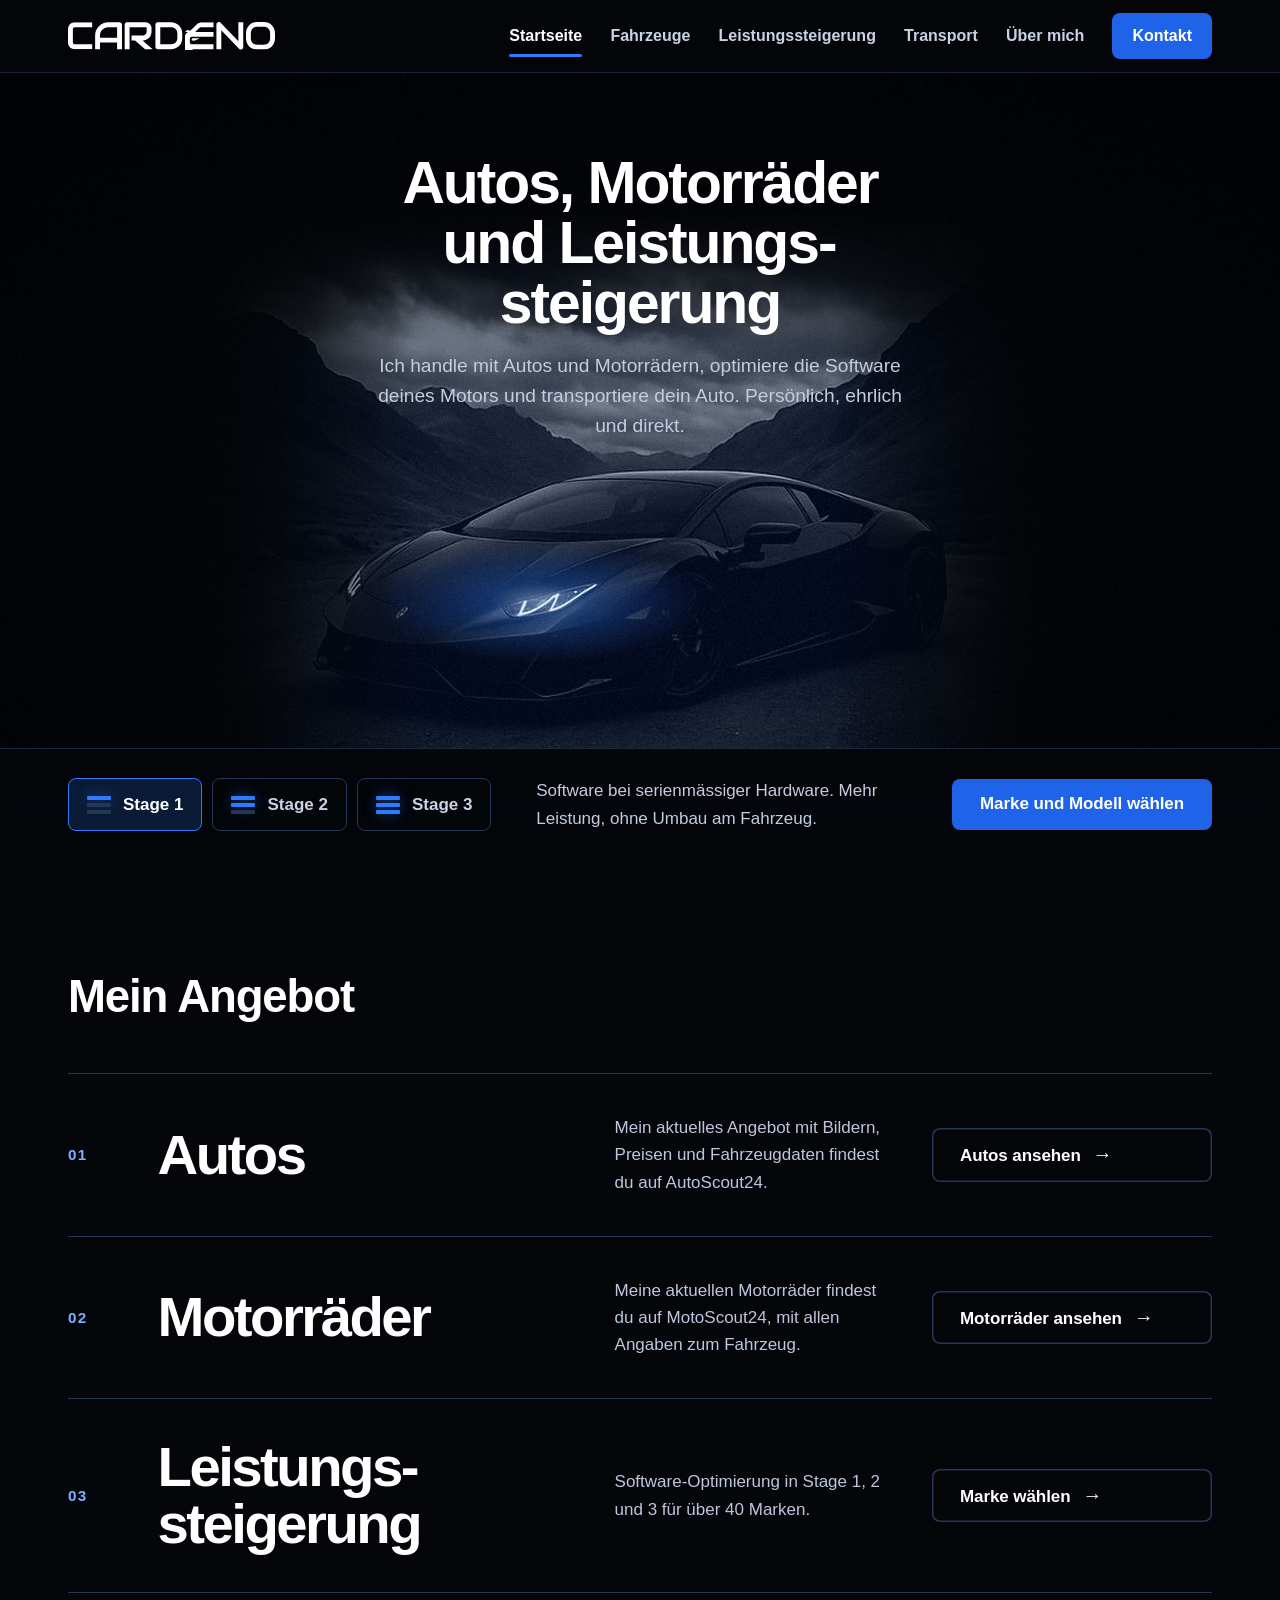
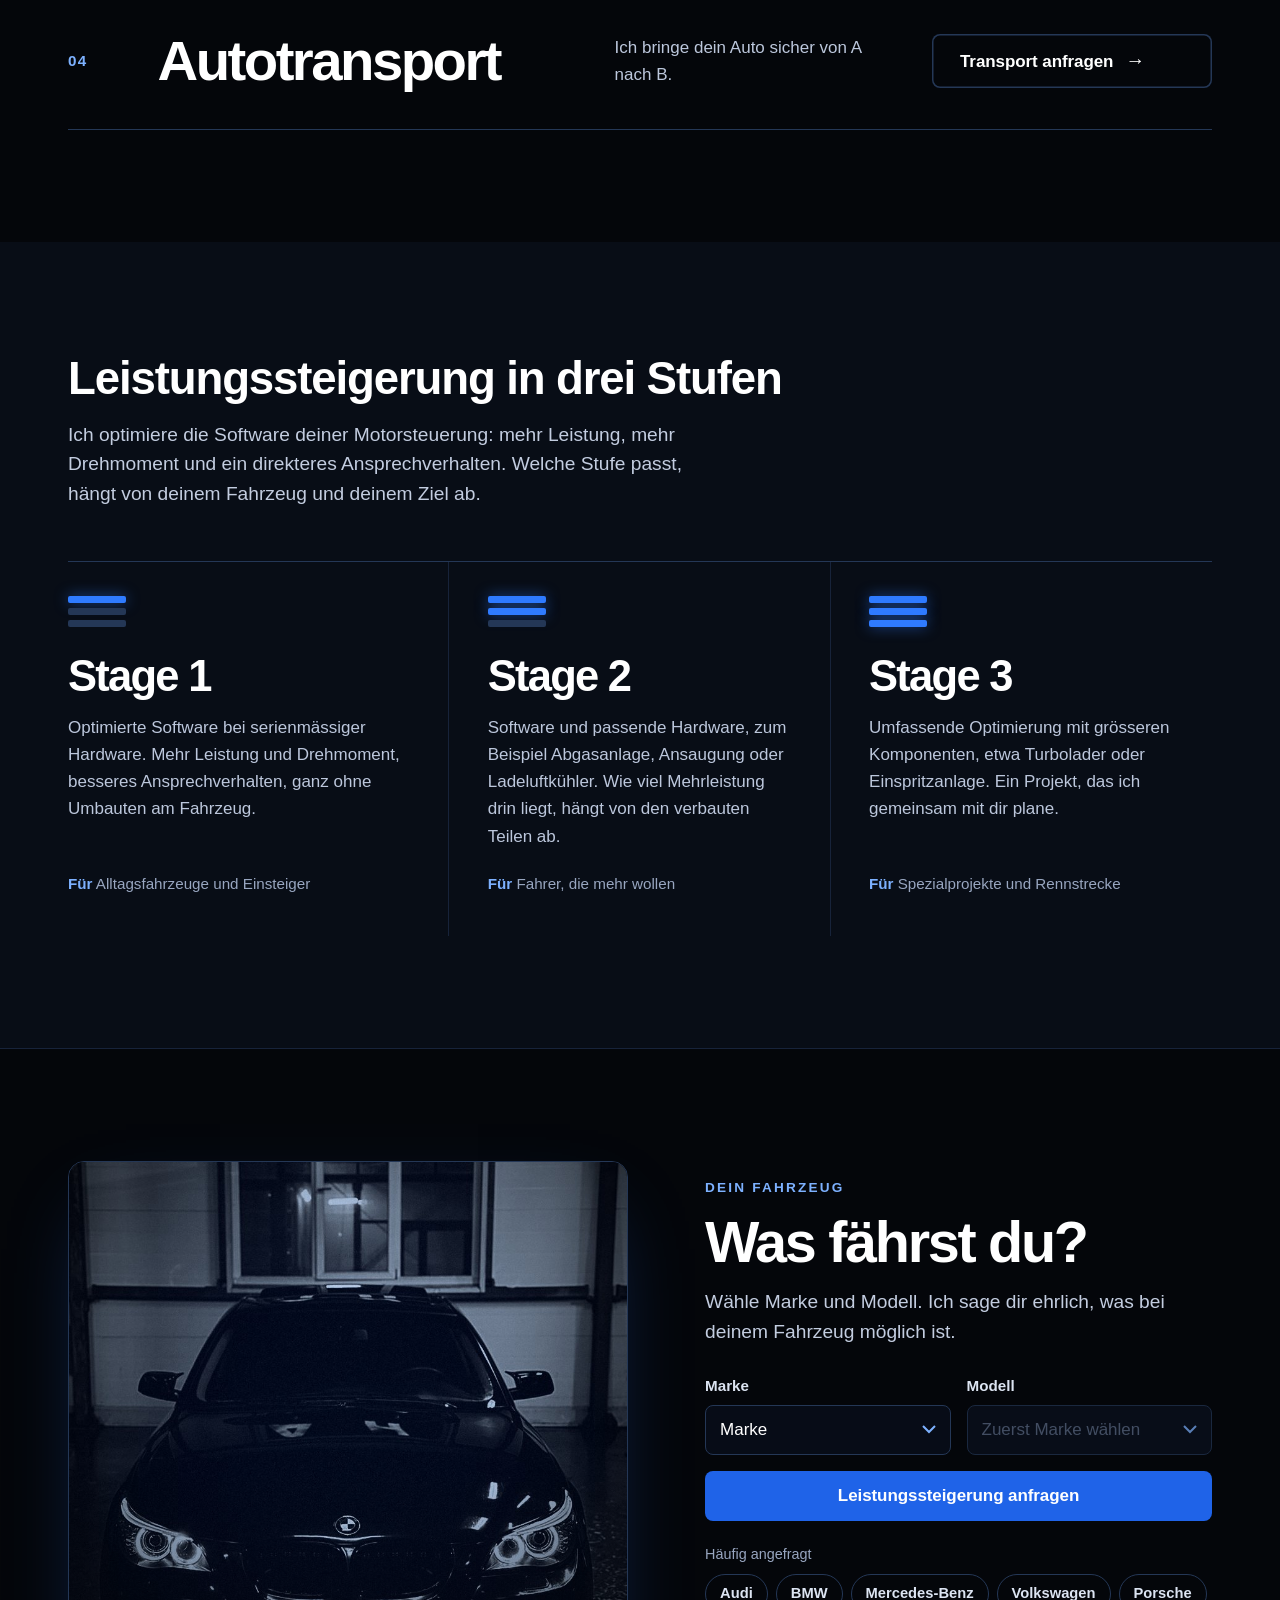
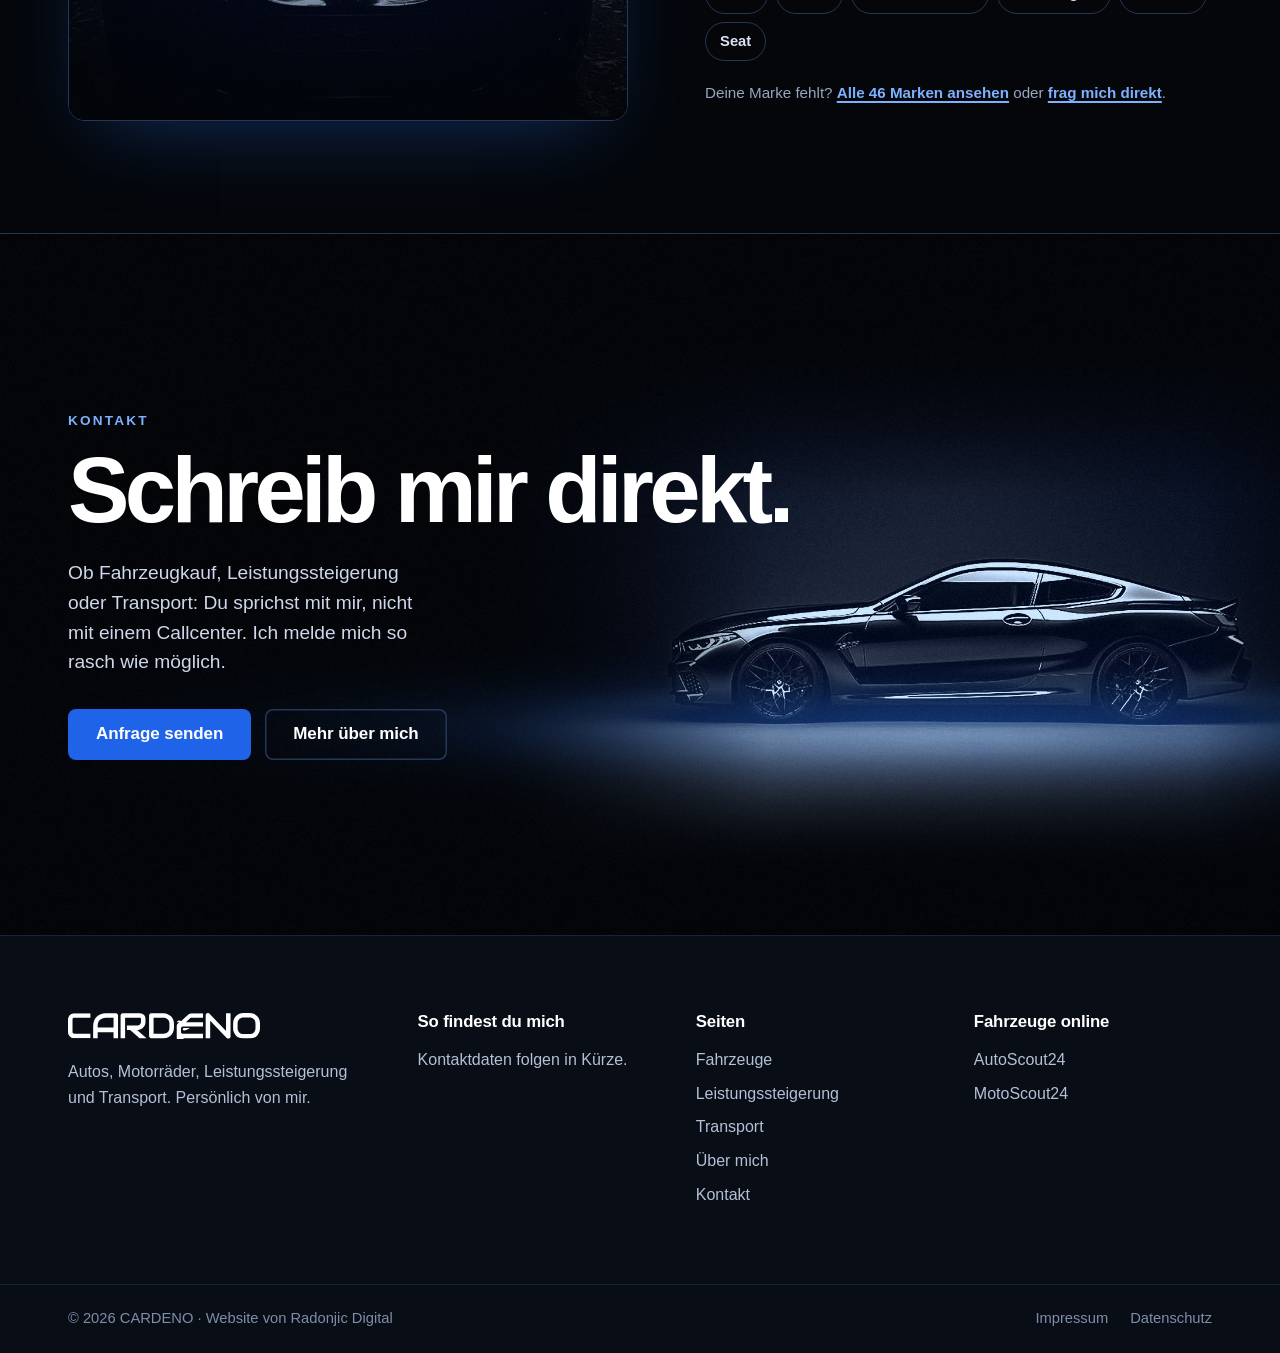
==== commit 418e524c: "Add files via upload" ====
--- a/index.html
+++ b/index.html
@@ -56,7 +56,6 @@
       <i class="sh__light sh__light--road"></i>
       <i class="sh__light sh__light--far"></i>
       <i class="sh__light sh__light--near"></i>
-      <span class="sh__tag"><b>Stage 1</b></span>
     </div>
   </div>
   <div class="sh__copy">
--- a/css/style.css
+++ b/css/style.css
@@ -529,13 +529,18 @@
 .index__row:hover .index__big, .index__row:focus-within .index__big { transform: translateX(10px); color: var(--blue-soft); }
 .index__row p { margin: 0; color: #bcc7dc; max-width: 36ch; }
 .index__row .btn { justify-content: space-between; width: 100%; white-space: nowrap; }
-.index__row .btn::after { content: "\2192"; margin-left: 14px; font-weight: 400; font-size: 1.15em; transition: transform .2s ease; }
+.index__row .btn::after { content: "\2192"; margin-left: 12px; font-weight: 400; font-size: 1.15em; transition: transform .2s ease; }
 .index__row .btn:hover::after { transform: translateX(4px); }
-@media (max-width: 900px) {
-  .index__row { grid-template-columns: 1fr; gap: 10px; padding-block: 26px; }
-  .index__big { grid-column: 1; }
+@media (max-width: 1040px) {
+  .index__row { grid-template-columns: 2.6rem minmax(0, 1fr); grid-template-rows: auto auto auto; gap: 10px clamp(14px, 2.4vw, 32px); }
+  .index__big { grid-row: 1; }
+  .index__row p { grid-column: 2; grid-row: 2; max-width: 52ch; }
+  .index__row .btn { grid-column: 2; grid-row: 3; justify-self: start; width: auto; margin-top: 10px; }
+}
+@media (max-width: 640px) {
+  .index__row { grid-template-columns: 1fr; grid-template-rows: auto; padding-block: 26px; }
+  .index__big, .index__row p, .index__row .btn { grid-column: 1; grid-row: auto; }
   .index__big::before { position: static; display: block; transform: none; margin-bottom: 10px; }
-  .index__row .btn { width: auto; justify-self: start; margin-top: 8px; }
 }
 
 .visually-hidden { position: absolute; width: 1px; height: 1px; overflow: hidden; clip: rect(0 0 0 0); white-space: nowrap; }
@@ -544,8 +549,8 @@
 /* ---------- Fahrzeug wählen: Formular neben Detailbild ---------- */
 .fsplit-sec { overflow: hidden; }
 .fsplit { display: grid; grid-template-columns: minmax(0, 1.05fr) minmax(0, .95fr); gap: clamp(32px, 6vw, 88px); align-items: center; }
-.fsplit__img { position: relative; aspect-ratio: 5 / 4; border-radius: 16px; overflow: hidden; border: 1px solid var(--line-strong); box-shadow: 0 30px 80px -30px rgba(47,123,255,.35); }
-.fsplit__img img { width: 100%; height: 100%; object-fit: cover; display: block; }
+.fsplit__img { position: relative; aspect-ratio: 1 / 1; border-radius: 16px; overflow: hidden; border: 1px solid var(--line-strong); box-shadow: 0 30px 80px -30px rgba(47,123,255,.35); }
+.fsplit__img img { width: 100%; height: 100%; object-fit: cover; object-position: 50% 68%; display: block; }
 .fsplit__img::after { content: ""; position: absolute; inset: 0; background: linear-gradient(180deg, rgba(4,6,10,0) 55%, rgba(4,6,10,.55)); pointer-events: none; }
 .fsplit__body h2 { font-size: clamp(2.2rem, 4.6vw, 3.6rem); letter-spacing: -0.04em; line-height: 1.05; margin-bottom: 14px; }
 .finder-card { margin-top: 28px; display: grid; grid-template-columns: 1fr 1fr; gap: 16px; align-items: end; }
@@ -564,16 +569,15 @@
 /* ---------- Schluss-Abschnitt mit ganzem Auto ---------- */
 .closer { position: relative; isolation: isolate; overflow: hidden; min-height: clamp(520px, 78vh, 720px); display: flex; align-items: center; border-top: 1px solid var(--line-strong); background: var(--ink); }
 .closer__img { position: absolute; inset: 0; z-index: -1; background:
-  linear-gradient(90deg, rgba(4,6,10,.55) 0%, rgba(4,6,10,0) 45%),
-  url("../images/closer-lambo.jpg") 75% 100% / cover no-repeat; }
+  url("../images/closer-bmw.jpg") 70% 60% / cover no-repeat; }
 .closer__in { padding-block: clamp(64px, 9vw, 120px); }
-.closer__in h2 { font-size: clamp(2.8rem, 8vw, 6.4rem); letter-spacing: -0.05em; line-height: .98; margin-bottom: 22px; }
+.closer__in h2 { font-size: clamp(2.8rem, 7.2vw, 5.8rem); letter-spacing: -0.05em; line-height: .98; margin-bottom: 22px; }
 .closer__in .lead { max-width: 34ch; color: #cfd8ea; }
 .closer__btns { display: flex; flex-wrap: wrap; gap: 14px; margin-top: 32px; }
 @media (max-width: 760px) {
   .closer { display: block; min-height: 0; }
   .closer__img { position: relative; inset: auto; z-index: 0; height: 75vw; margin-bottom: -40px;
-    background: linear-gradient(0deg, rgba(4,6,10,1) 0%, rgba(4,6,10,0) 28%), url("../images/hero-lambo-m.jpg") center / 100% 100% no-repeat; }
+    background: linear-gradient(0deg, rgba(4,6,10,1) 0%, rgba(4,6,10,0) 28%), url("../images/closer-bmw-m.jpg") center / 100% 100% no-repeat; }
   .closer__in { padding-block: 0 56px; position: relative; }
 }
 
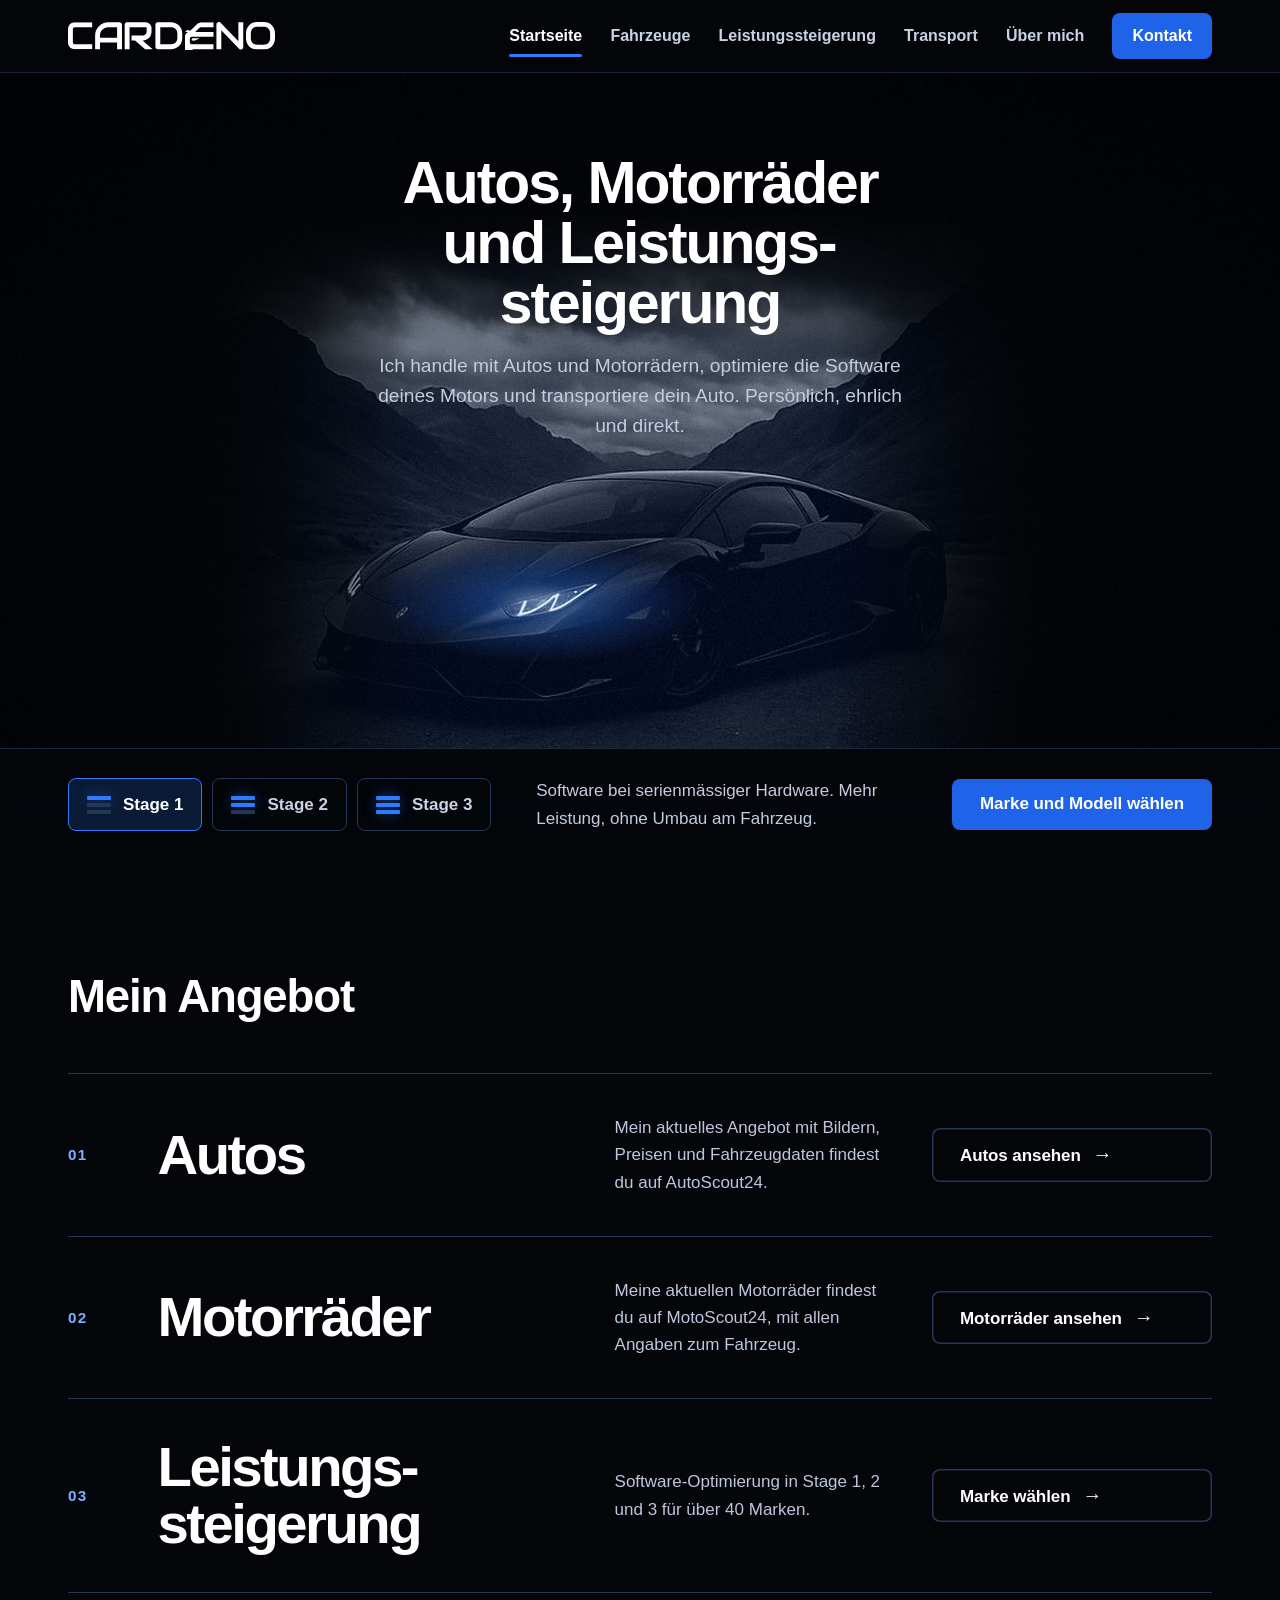
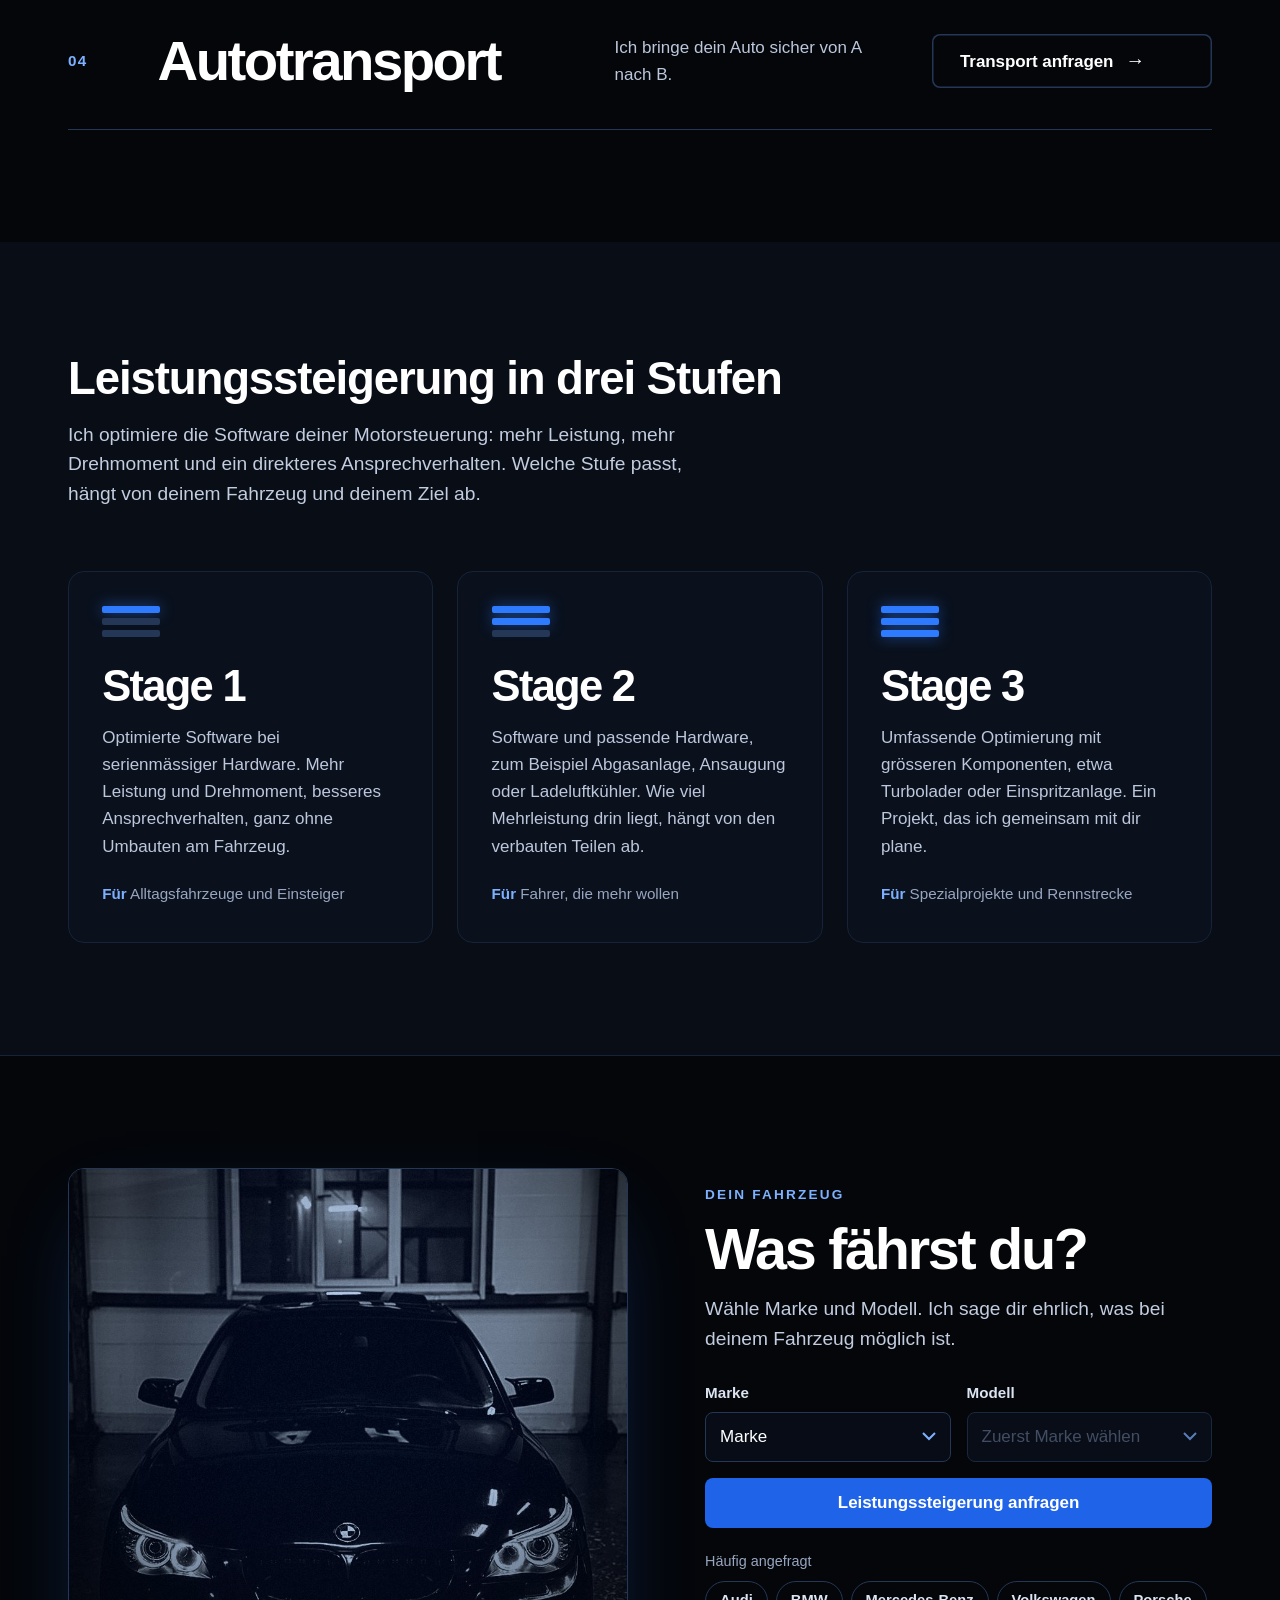
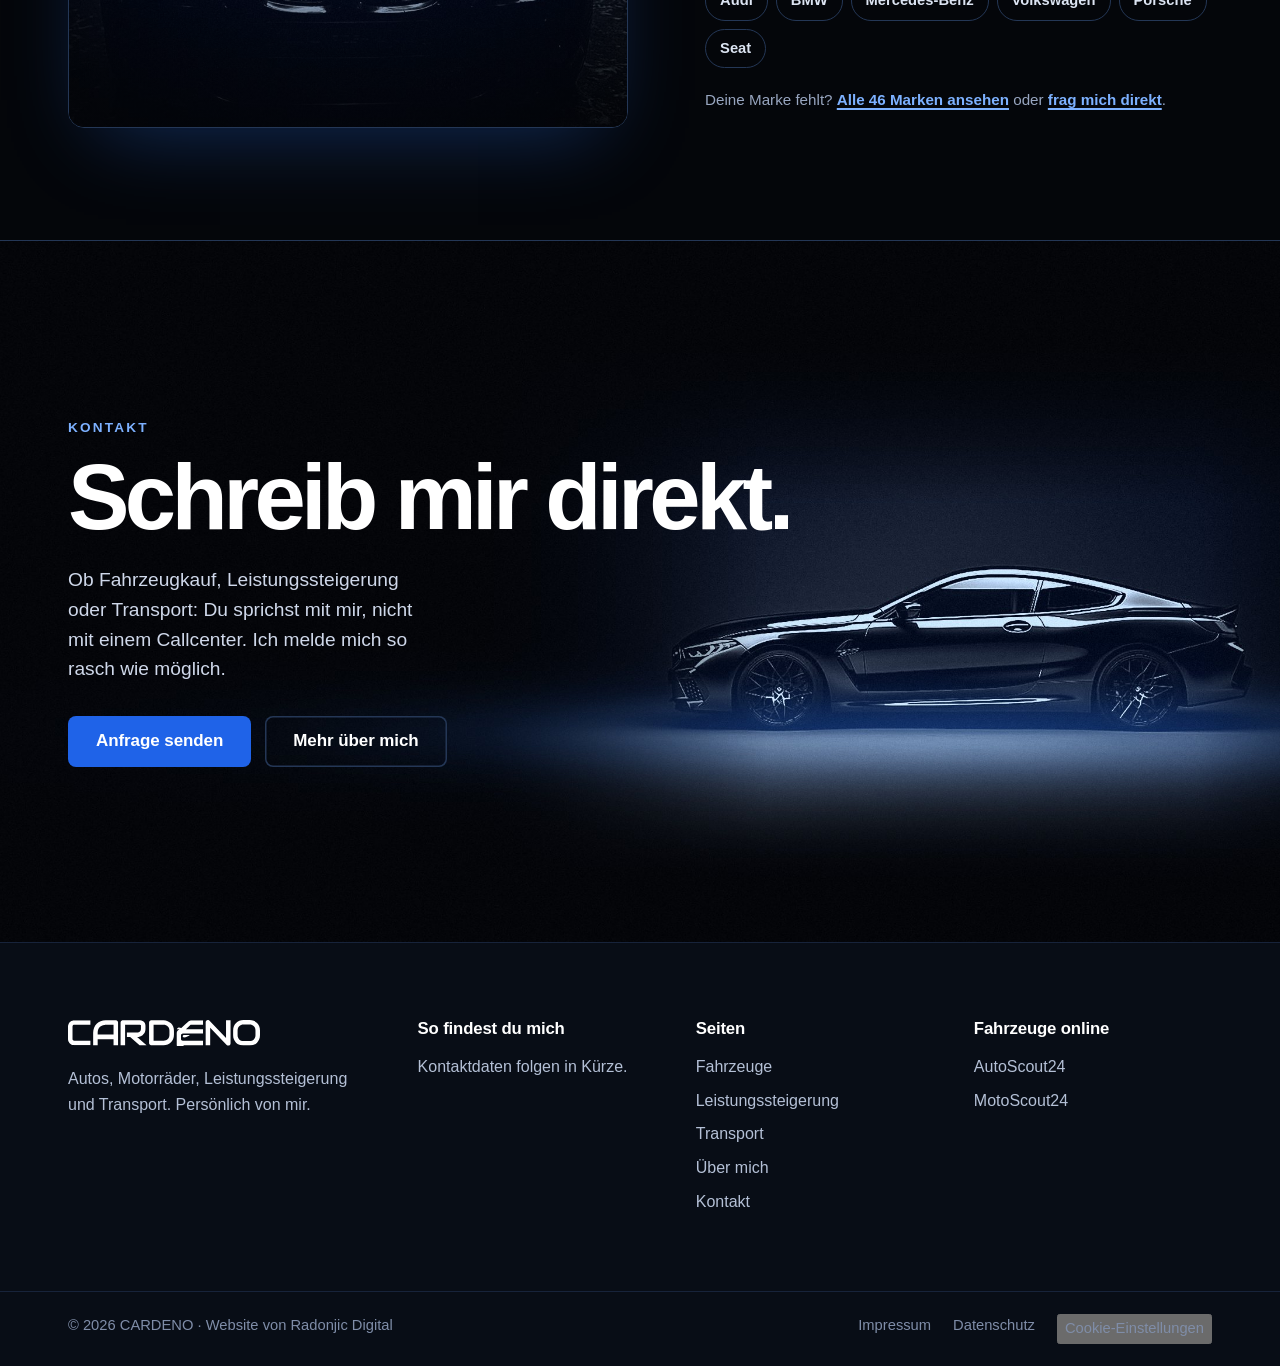
==== commit 77f7e9aa: "Add files via upload" ====
--- a/index.html
+++ b/index.html
@@ -84,12 +84,12 @@
       <li class="index__row">
         <span class="index__big">Autos</span>
         <p>Mein aktuelles Angebot mit Bildern, Preisen und Fahrzeugdaten findest du auf AutoScout24.</p>
-        <a class="btn btn--ghost" data-c="autoscout" data-link="url" href="#" target="_blank" rel="noopener">Autos ansehen</a>
+        <a class="btn btn--ghost" data-c="autoscout" data-link="url" href="#" target="_blank" rel="noopener"><span>Autos ansehen</span></a>
       </li>
       <li class="index__row">
         <span class="index__big">Motorräder</span>
         <p>Meine aktuellen Motorräder findest du auf MotoScout24, mit allen Angaben zum Fahrzeug.</p>
-        <a class="btn btn--ghost" data-c="motoscout" data-link="url" href="#" target="_blank" rel="noopener">Motorräder ansehen</a>
+        <a class="btn btn--ghost" data-c="motoscout" data-link="url" href="#" target="_blank" rel="noopener"><span>Motorräder ansehen</span></a>
       </li>
       <li class="index__row">
         <span class="index__big">Leistungs&shy;steigerung</span>
@@ -217,6 +217,7 @@
       <ul>
         <li><a href="impressum.html">Impressum</a></li>
         <li><a href="datenschutz.html">Datenschutz</a></li>
+        <li><button type="button" class="linklike" data-cookie-settings>Cookie-Einstellungen</button></li>
       </ul>
     </div>
   </div>
@@ -225,5 +226,6 @@
 <script src="js/config.js"></script>
 <script src="js/tuning-data.js"></script>
 <script src="js/main.js"></script>
+<script src="js/cookies.js"></script>
 </body>
 </html>
--- a/css/style.css
+++ b/css/style.css
@@ -186,19 +186,32 @@
 @media (max-width: 760px) { .facts { grid-template-columns: 1fr; } }
 
 /* ---------- Stages ---------- */
-.stages { display: grid; grid-template-columns: repeat(3, 1fr); border-top: 1px solid var(--line-strong); }
-.stage { position: relative; padding: 34px clamp(20px, 3vw, 40px) 40px 0; border-right: 1px solid var(--line); display: flex; flex-direction: column; }
-.stage + .stage { padding-left: clamp(20px, 3vw, 40px); }
-.stage:last-child { border-right: 0; padding-right: 0; }
+.stages { display: grid; grid-template-columns: repeat(3, 1fr); gap: clamp(14px, 2vw, 24px); padding-top: 10px; }
+.stage {
+  position: relative; display: flex; flex-direction: column; padding: 34px clamp(22px, 2.6vw, 34px) 36px;
+  border: 1px solid var(--line); border-radius: 16px; background: rgba(12,20,36,.55);
+  transition: transform .35s cubic-bezier(.2,.8,.2,1), box-shadow .35s ease, border-color .25s ease, background .25s ease, opacity .3s ease;
+}
 .stage .ebars { margin-bottom: 26px; }
-.stage h3 { font-size: clamp(2rem, 3.4vw, 3rem); letter-spacing: -0.04em; margin-bottom: 14px; }
+.stage h3 { font-size: clamp(2rem, 3.4vw, 3rem); letter-spacing: -0.04em; margin-bottom: 14px; transition: color .25s ease; }
 .stage p { margin: 0; color: #bcc7dc; max-width: 36ch; }
 .stage .stage-for { margin-top: auto; padding-top: 22px; font-size: .95rem; color: var(--muted); }
 .stage .stage-for strong { color: var(--blue-soft); }
+.stage::after { content: ""; position: absolute; left: 24px; right: 24px; top: -1px; height: 2px; border-radius: 2px; background: linear-gradient(90deg, rgba(47,123,255,0), var(--blue), rgba(47,123,255,0)); opacity: 0; transition: opacity .3s ease; }
+@media (hover: hover) {
+  .stages:hover .stage:not(:hover) { opacity: .5; }
+  .stage:hover {
+    transform: translateY(-12px); border-color: var(--blue); background: linear-gradient(180deg, #13223f 0%, #0d1830 100%);
+    box-shadow: 0 28px 60px -18px rgba(47,123,255,.55), 0 0 0 1px rgba(47,123,255,.35);
+  }
+  .stage:hover::after { opacity: 1; }
+  .stage:hover h3 { color: var(--blue-soft); }
+}
+.stage:focus-within { transform: translateY(-12px); border-color: var(--blue); background: linear-gradient(180deg, #13223f 0%, #0d1830 100%); box-shadow: 0 28px 60px -18px rgba(47,123,255,.55); }
 @media (max-width: 860px) {
   .stages { grid-template-columns: 1fr; }
-  .stage, .stage + .stage { padding: 30px 0 34px; border-right: 0; border-bottom: 1px solid var(--line); }
-}
+}
+@media (prefers-reduced-motion: reduce) { .stage, .stage:hover { transition: none; transform: none; } }
 
 /* ---------- Marken ---------- */
 .brand-grid { display: grid; grid-template-columns: repeat(auto-fill, minmax(200px, 1fr)); gap: 14px; list-style: none; margin: 0; padding: 0; }
@@ -461,12 +474,6 @@
 .sh__frame::after { content: ""; position: absolute; inset: 0; background: radial-gradient(60% 70% at 50% 78%, rgba(31,99,232,.5), transparent 70%); mix-blend-mode: screen; opacity: var(--a-tint); transition: opacity .9s ease; pointer-events: none; }
 .js .sh:not(.is-lit) .sh__light, .js .sh:not(.is-lit) .sh__frame::after { opacity: 0; }
 
-.sh__tag { position: absolute; left: var(--nx); top: var(--ny); pointer-events: none; transition: opacity .6s ease .3s; }
-.sh__tag::before { content: ""; position: absolute; left: 0; bottom: 0; width: 1px; height: 5.5cqw; background: linear-gradient(0deg, var(--blue-soft), rgba(125,177,255,0)); }
-.sh__tag::after { content: ""; position: absolute; left: -3px; top: -3px; width: 7px; height: 7px; border-radius: 50%; background: #fff; box-shadow: 0 0 0 4px rgba(47,123,255,.4), 0 0 14px 4px rgba(47,123,255,.8); }
-.sh__tag b { position: absolute; left: 10px; bottom: 5.5cqw; white-space: nowrap; font-size: .85rem; font-weight: 700; letter-spacing: .01em; color: #fff; padding: 5px 10px; border-radius: 6px; background: rgba(8,13,22,.7); border: 1px solid rgba(125,177,255,.35); -webkit-backdrop-filter: blur(6px); backdrop-filter: blur(6px); }
-.js .sh:not(.is-lit) .sh__tag { opacity: 0; }
-
 .sh__copy { position: absolute; inset: 0 0 var(--bar-h) 0; display: flex; flex-direction: column; justify-content: flex-start; padding-top: clamp(48px, 9vh, 110px); text-align: center; pointer-events: none; }
 .sh__copy > * { pointer-events: auto; }
 .sh__copy h1 { font-size: clamp(2.3rem, 4.6vw, 4.4rem); max-width: 17ch; margin: 0 auto 18px; }
@@ -505,9 +512,7 @@
   .sh__scene { position: relative; inset: auto; order: 2; margin-top: 8px; }
   .sh__frame { position: relative; left: auto; bottom: auto; transform: none; width: 100%; aspect-ratio: 4 / 3; }
   .sh__img { background-image: url("../images/hero-lambo-m.jpg"); }
-  .sh__tag::before { height: 14cqw; }
-  .sh__tag b { bottom: 14cqw; font-size: .78rem; }
-  .sh__bar { position: relative; order: 3; height: auto; padding-block: 20px 26px; margin-top: -8px; }
+      .sh__bar { position: relative; order: 3; height: auto; padding-block: 20px 26px; margin-top: -8px; }
   .sh__bar-in { grid-template-columns: 1fr; height: auto; gap: 16px; }
   .sh__pick { flex-wrap: wrap; }
   .sh__pick button { flex: 1 1 0; justify-content: center; padding-inline: 8px; gap: 8px; white-space: nowrap; font-size: .92rem; }
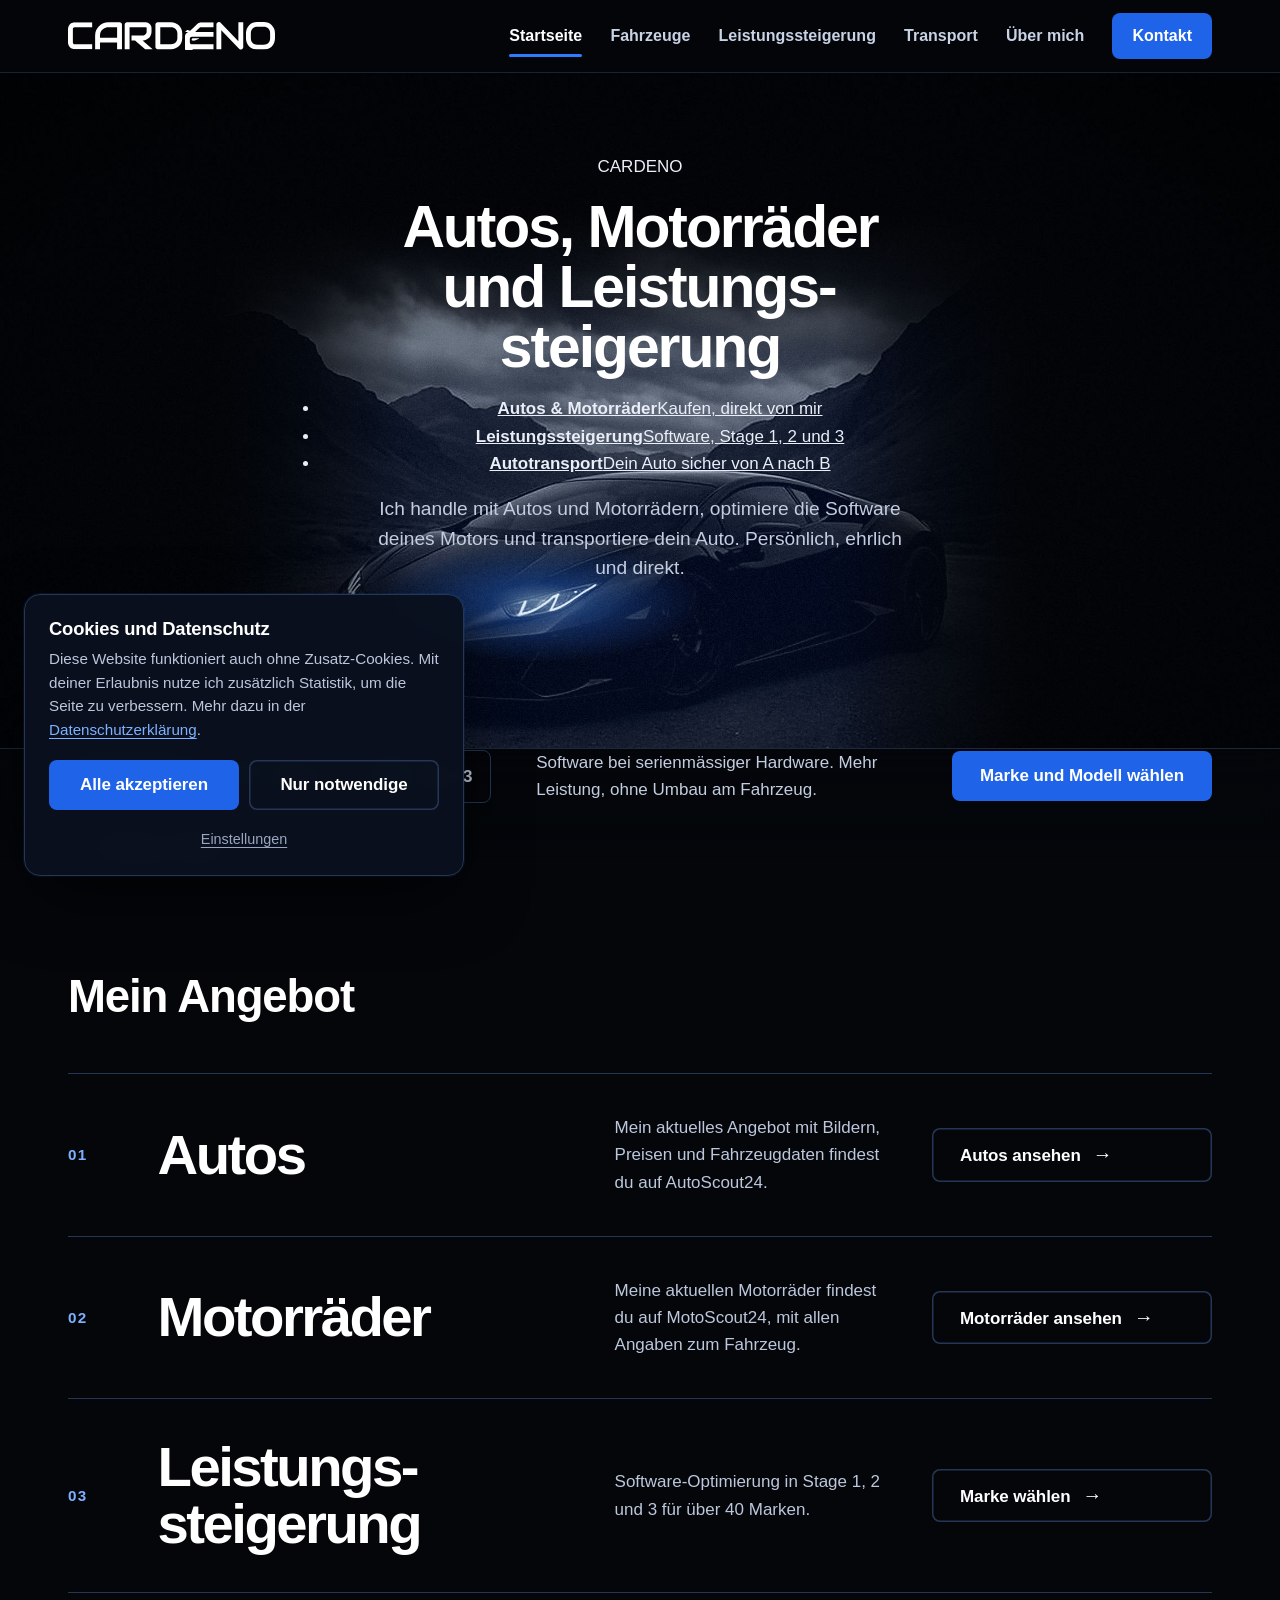
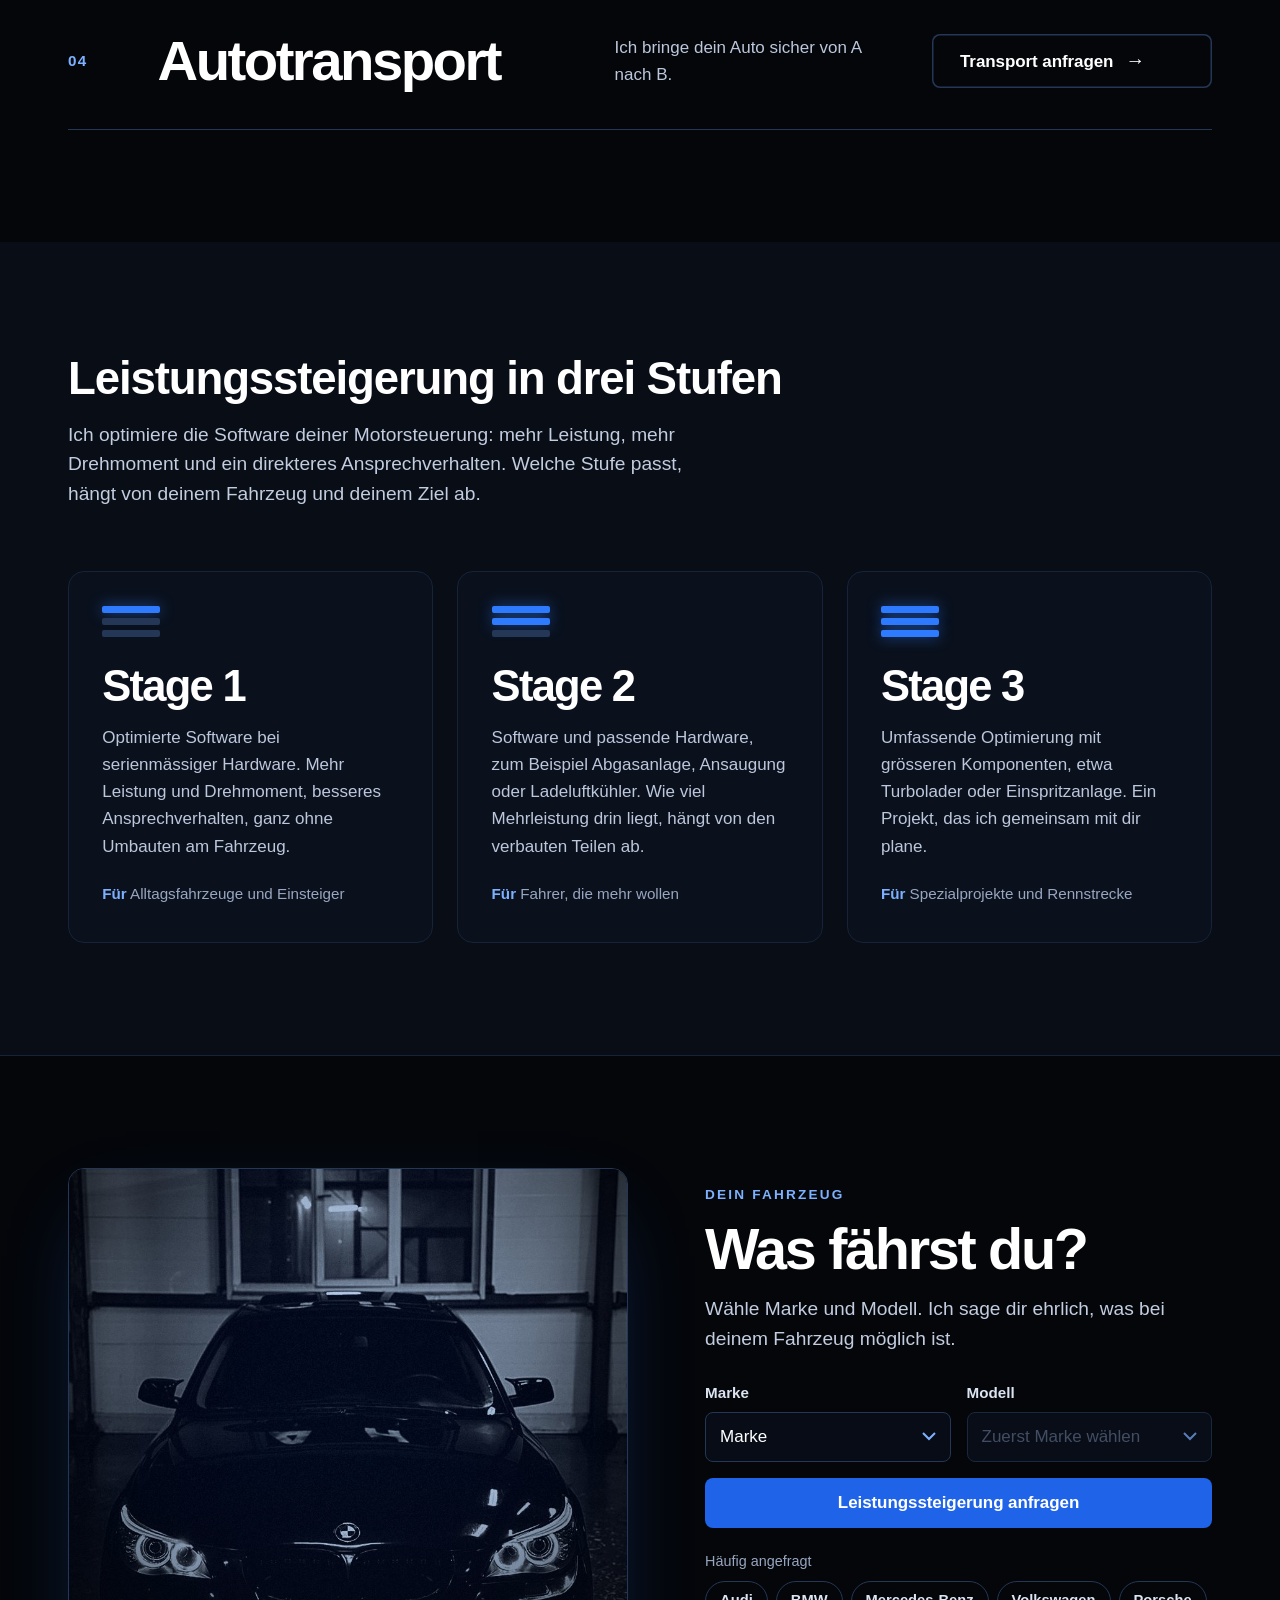
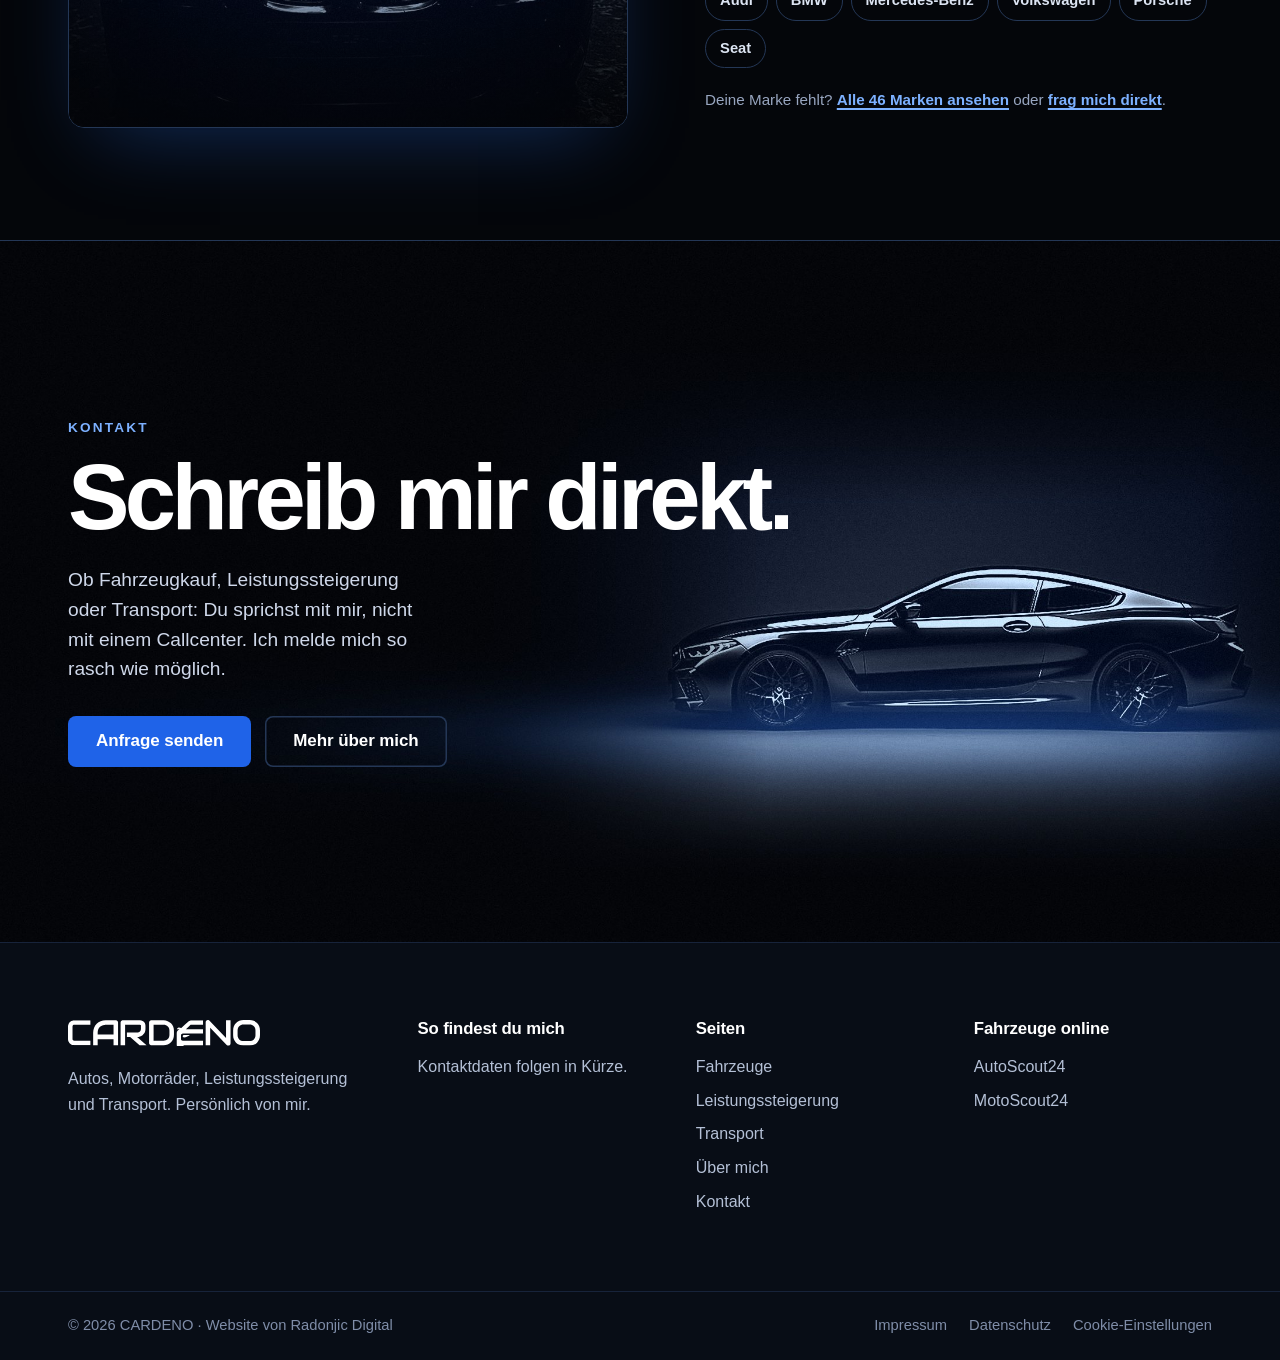
==== commit 639b78e9: "Add files via upload" ====
--- a/index.html
+++ b/index.html
@@ -60,7 +60,13 @@
   </div>
   <div class="sh__copy">
     <div class="sh__copy-in">
+      <p class="sh__loc"><span data-c="firma" data-v></span><span class="sh__dot" aria-hidden="true"></span><span data-c="plzort" data-v></span></p>
       <h1 id="start-titel">Autos, Motorräder und Leistungs&shy;steigerung</h1>
+      <ul class="sh__svc">
+        <li><a href="fahrzeuge.html"><b>Autos &amp; Motorräder</b><span>Kaufen, direkt von mir</span></a></li>
+        <li><a href="leistungssteigerung.html"><b>Leistungssteigerung</b><span>Software, Stage 1, 2 und 3</span></a></li>
+        <li><a href="transport.html"><b>Autotransport</b><span>Dein Auto sicher von A nach B</span></a></li>
+      </ul>
       <p class="lead">Ich handle mit Autos und Motorrädern, optimiere die Software deines Motors und transportiere dein Auto. Persönlich, ehrlich und direkt.</p>
     </div>
   </div>
@@ -73,6 +79,10 @@
       </div>
       <p class="sh__desc" aria-live="polite">Software bei serienmässiger Hardware. Mehr Leistung, ohne Umbau am Fahrzeug.</p>
       <a class="btn " href="leistungssteigerung.html"><span>Marke und Modell wählen</span></a>
+      <div class="sh__mcta">
+        <a class="btn" data-c="telefon" data-link="tel" href="#"><span>Jetzt anrufen</span></a>
+        <a class="btn btn--ghost" href="kontakt.html"><span>Anfrage senden</span></a>
+      </div>
     </div>
   </div>
 </section>
--- a/css/style.css
+++ b/css/style.css
@@ -587,3 +587,137 @@
 }
 
 @media (prefers-reduced-motion: reduce) { .js .sh__img { opacity: 1; animation: none; } .index__row:hover .index__big { transform: none; } }
+
+/* ---------- Cookie-Hinweis ---------- */
+.ck { position: fixed; left: clamp(12px, 2vw, 24px); bottom: clamp(12px, 2vw, 24px); z-index: 1000; width: min(440px, calc(100vw - 24px)); padding: 24px 24px 20px; border-radius: 16px; background: rgba(10,16,30,.96); border: 1px solid var(--line-strong); box-shadow: 0 24px 70px -12px rgba(0,0,0,.8), 0 0 0 1px rgba(47,123,255,.12); -webkit-backdrop-filter: blur(14px); backdrop-filter: blur(14px); animation: ck-in .5s cubic-bezier(.2,.8,.2,1) both; }
+@keyframes ck-in { from { opacity: 0; transform: translateY(16px); } to { opacity: 1; transform: none; } }
+.ck__title { margin: 0 0 8px; font-size: 1.15rem; letter-spacing: -0.01em; }
+.ck__text { margin: 0 0 18px; color: #bcc7dc; font-size: .95rem; line-height: 1.55; }
+.ck__text a { color: var(--blue-soft); text-decoration: underline; text-underline-offset: 3px; }
+.ck__btns { display: flex; flex-wrap: wrap; gap: 10px; }
+.ck__btns .btn { flex: 1 1 0; justify-content: center; text-align: center; padding-inline: 14px; white-space: nowrap; }
+.ck__link { display: block; margin: 14px auto 0; background: none; border: 0; padding: 4px 8px; color: var(--muted); font: inherit; font-size: .9rem; cursor: pointer; text-decoration: underline; text-underline-offset: 3px; }
+.ck__link:hover, .ck__link:focus-visible { color: #fff; }
+.ck-lock { overflow: hidden; }
+.ck-modal { position: fixed; inset: 0; z-index: 1100; display: grid; place-items: center; padding: 16px; }
+.ck-modal__bg { position: absolute; inset: 0; background: rgba(2,4,8,.72); -webkit-backdrop-filter: blur(4px); backdrop-filter: blur(4px); }
+.ck-modal__box { position: relative; width: min(520px, 100%); max-height: calc(100vh - 32px); overflow: auto; padding: 28px; border-radius: 16px; background: #0b1426; border: 1px solid var(--line-strong); box-shadow: 0 30px 90px -10px rgba(0,0,0,.9); animation: ck-in .35s ease both; }
+.ck-modal__box h2 { margin: 0 0 18px; font-size: 1.5rem; letter-spacing: -0.02em; }
+.ck-row { display: flex; align-items: flex-start; justify-content: space-between; gap: 20px; padding: 16px 0; border-top: 1px solid var(--line); }
+.ck-row strong { display: block; margin-bottom: 4px; }
+.ck-row p { margin: 0; color: #a9b6cf; font-size: .93rem; line-height: 1.5; }
+.ck-switch { position: relative; flex: none; width: 46px; height: 26px; margin-top: 2px; cursor: pointer; }
+.ck-switch input { position: absolute; inset: 0; width: 100%; height: 100%; margin: 0; opacity: 0; cursor: pointer; }
+.ck-switch__ui { position: absolute; inset: 0; border-radius: 999px; background: #1a2a47; border: 1px solid var(--line-strong); transition: background .2s ease; pointer-events: none; }
+.ck-switch__ui::after { content: ""; position: absolute; top: 3px; left: 3px; width: 18px; height: 18px; border-radius: 50%; background: #fff; transition: transform .2s ease; }
+.ck-switch input:checked + .ck-switch__ui { background: var(--blue); border-color: var(--blue); }
+.ck-switch input:checked + .ck-switch__ui::after { transform: translateX(20px); }
+.ck-switch input:disabled { cursor: not-allowed; }
+.ck-switch input:disabled + .ck-switch__ui { opacity: .55; }
+.ck-switch input:focus-visible + .ck-switch__ui { outline: 3px solid var(--blue-soft); outline-offset: 3px; }
+.ck-modal__btns { display: flex; flex-wrap: wrap; gap: 10px; margin-top: 8px; padding-top: 20px; border-top: 1px solid var(--line); }
+.ck-modal__btns .btn { flex: 1 1 0; justify-content: center; text-align: center; white-space: nowrap; }
+.linklike { background: none; border: 0; padding: 0; font: inherit; color: inherit; cursor: pointer; }
+.linklike:hover, .linklike:focus-visible { color: #fff; text-decoration: underline; text-underline-offset: 3px; }
+@media (max-width: 520px) { .ck { left: 8px; right: 8px; bottom: 8px; width: auto; padding: 20px 18px 16px; } .ck__btns .btn { flex-basis: 100%; } .ck-modal__btns .btn { flex-basis: 100%; } }
+@media (prefers-reduced-motion: reduce) { .ck, .ck-modal__box { animation: none; } }
+
+/* =====================================================================
+   HANDY-ANSICHT: kompakter und übersichtlicher
+   ===================================================================== */
+@media (max-width: 860px) {
+  /* Stage-Karten: seitlich wischen statt untereinander */
+  .stages { display: flex; gap: 12px; overflow-x: auto; scroll-snap-type: x mandatory; -webkit-overflow-scrolling: touch; scrollbar-width: none;
+    margin-inline: calc(var(--gutter) * -1); padding: 8px var(--gutter) 18px; scroll-padding-inline: var(--gutter); }
+  .stages::-webkit-scrollbar { display: none; }
+  .stage { flex: 0 0 82%; scroll-snap-align: start; padding: 26px 22px 24px; }
+  .stage .ebars { margin-bottom: 18px; }
+  .stage h3 { font-size: 2rem; margin-bottom: 10px; }
+}
+@media (max-width: 640px) {
+  body { font-size: 1rem; }
+  .section { padding-block: 44px; }
+  .section--tight { padding-block: 36px; }
+  .section-head { margin-bottom: 22px; }
+  .section-head h2 { margin-bottom: 10px; }
+  .lead { font-size: 1.02rem; line-height: 1.55; }
+
+  /* Seitenkopf */
+  .page-hero { padding-block: 22px 28px; }
+  .crumbs { margin-bottom: 10px; font-size: .85rem; }
+  .page-hero h1 { font-size: 2rem; margin-bottom: 10px; }
+
+  /* Startseite: Hero */
+  .sh__copy { padding-block: 28px 0; }
+  .sh__copy h1 { font-size: clamp(1.9rem, 8.2vw, 2.4rem); margin-bottom: 12px; }
+  .sh__copy .lead { margin-bottom: 18px; font-size: 1rem; }
+  .sh__scene { margin-top: 4px; }
+  .sh__bar { padding-block: 16px 22px; }
+  .sh__bar-in { gap: 12px; }
+  .sh__desc { font-size: .95rem; margin: 0; min-height: 2.9em; }
+
+  /* Angebot: kompakte Zeilen, ganze Zeile mit Pfeil rechts */
+  .index__row { grid-template-columns: minmax(0, 1fr) 48px; grid-template-rows: auto auto; gap: 4px 14px; padding-block: 20px; align-items: center; }
+  .index__big { grid-column: 1; grid-row: 1; font-size: 1.9rem; }
+  .index__big::before { position: static; display: block; transform: none; margin-bottom: 6px; font-size: .75rem; }
+  .index__row p { grid-column: 1; grid-row: 2; font-size: .95rem; line-height: 1.45; }
+  .index__row .btn { grid-column: 2; grid-row: 1 / 3; align-self: center; justify-self: end; width: 48px; height: 48px; min-height: 0; padding: 0; margin: 0; border-radius: 50%; display: grid; place-content: center; }
+  .index__row .btn span { position: absolute; width: 1px; height: 1px; overflow: hidden; clip: rect(0 0 0 0); white-space: nowrap; }
+  .index__row .btn::after { content: ""; display: block; width: 20px; height: 20px; margin: 0; transform: none; background: url("data:image/svg+xml,%3Csvg xmlns='http://www.w3.org/2000/svg' viewBox='0 0 20 20'%3E%3Cpath d='M3 10h13M11 4.5 16.5 10 11 15.5' fill='none' stroke='white' stroke-width='1.8' stroke-linecap='round' stroke-linejoin='round'/%3E%3C/svg%3E") center / contain no-repeat; }
+  .index__row .btn:hover::after { transform: none; }
+  .index__row .btn::before { content: ""; position: absolute; inset: -200px -400px -200px -400px; }
+  .index__row { overflow: hidden; }
+
+  /* Fahrzeug wählen */
+  .fsplit { gap: 22px; }
+  .fsplit__img { aspect-ratio: 2 / 1; }
+  .fsplit__img img { object-position: 50% 58%; }
+  .fsplit__body h2 { font-size: 2rem; }
+  .finder-card { margin-top: 18px; gap: 12px; }
+  .fsplit__chips { margin-top: 18px; }
+
+  /* Abschluss */
+  .closer__in h2 { font-size: 2.5rem; margin-bottom: 14px; }
+  .closer__in .lead { margin-bottom: 0; }
+  .closer__btns { margin-top: 22px; flex-direction: column; }
+  .closer__btns .btn { width: 100%; justify-content: center; }
+
+  /* Marken: zwei Spalten */
+  .brand-grid { grid-template-columns: 1fr 1fr; gap: 10px; }
+  .brand-tile { min-height: 84px; padding: 14px 14px 12px; border-radius: 12px; }
+  .brand-tile::after { font-size: 3.6rem; right: 8px; top: -4px; -webkit-text-stroke-width: 1px; }
+  .brand-tile strong { font-size: 1.02rem; overflow-wrap: anywhere; }
+  .brand-tile span { font-size: .8rem; margin-top: 3px; }
+  .brand-search { margin-bottom: 16px; max-width: none; }
+
+  /* Karten und Hinweise */
+  .vehicles { gap: 14px; }
+  .vehicle { padding: 22px 20px; }
+  .vehicle svg { width: 44px; height: 44px; margin-bottom: 14px; }
+  .vehicle p { margin-bottom: 18px; font-size: .98rem; }
+  .vehicle .btn { width: 100%; justify-content: center; text-align: center; }
+  .facts, .facts--4 { gap: 10px; margin-top: 14px; }
+  .fact { padding: 16px 18px; }
+
+  /* Schritte: Nummer links, Text rechts */
+  .steps, .steps.steps--3 { gap: 22px; }
+  .steps li { padding: 0 0 0 54px; min-height: 44px; }
+  .steps li::before { font-size: 2.1rem; top: -4px; }
+  .steps li::after { display: none; }
+  .steps h3 { font-size: 1.1rem; margin-bottom: 4px; }
+
+  /* Formulare */
+  .form-grid { gap: 14px; margin-top: 18px; }
+  form .btn[type="submit"], form button.btn { width: 100%; justify-content: center; text-align: center; }
+  .form-note { font-size: .82rem; margin-top: 14px; }
+
+  /* Fusszeile: kompakt, Links nebeneinander */
+  .footer-main { grid-template-columns: 1fr 1fr; gap: 26px 20px; padding-block: 34px 26px; }
+  .footer-main > div:nth-child(1), .footer-main > div:nth-child(2) { grid-column: 1 / -1; }
+  .footer-main img { margin-bottom: 12px; }
+  .footer-main h2 { margin-bottom: 10px; font-size: 1rem; }
+  .footer-main li + li { margin-top: 6px; }
+  .footer-bottom .wrap { flex-direction: column; gap: 10px; padding-block: 18px; font-size: .88rem; }
+  .footer-bottom ul { flex-wrap: wrap; gap: 6px 18px; }
+  .footer-bottom .linklike { white-space: nowrap; }
+}
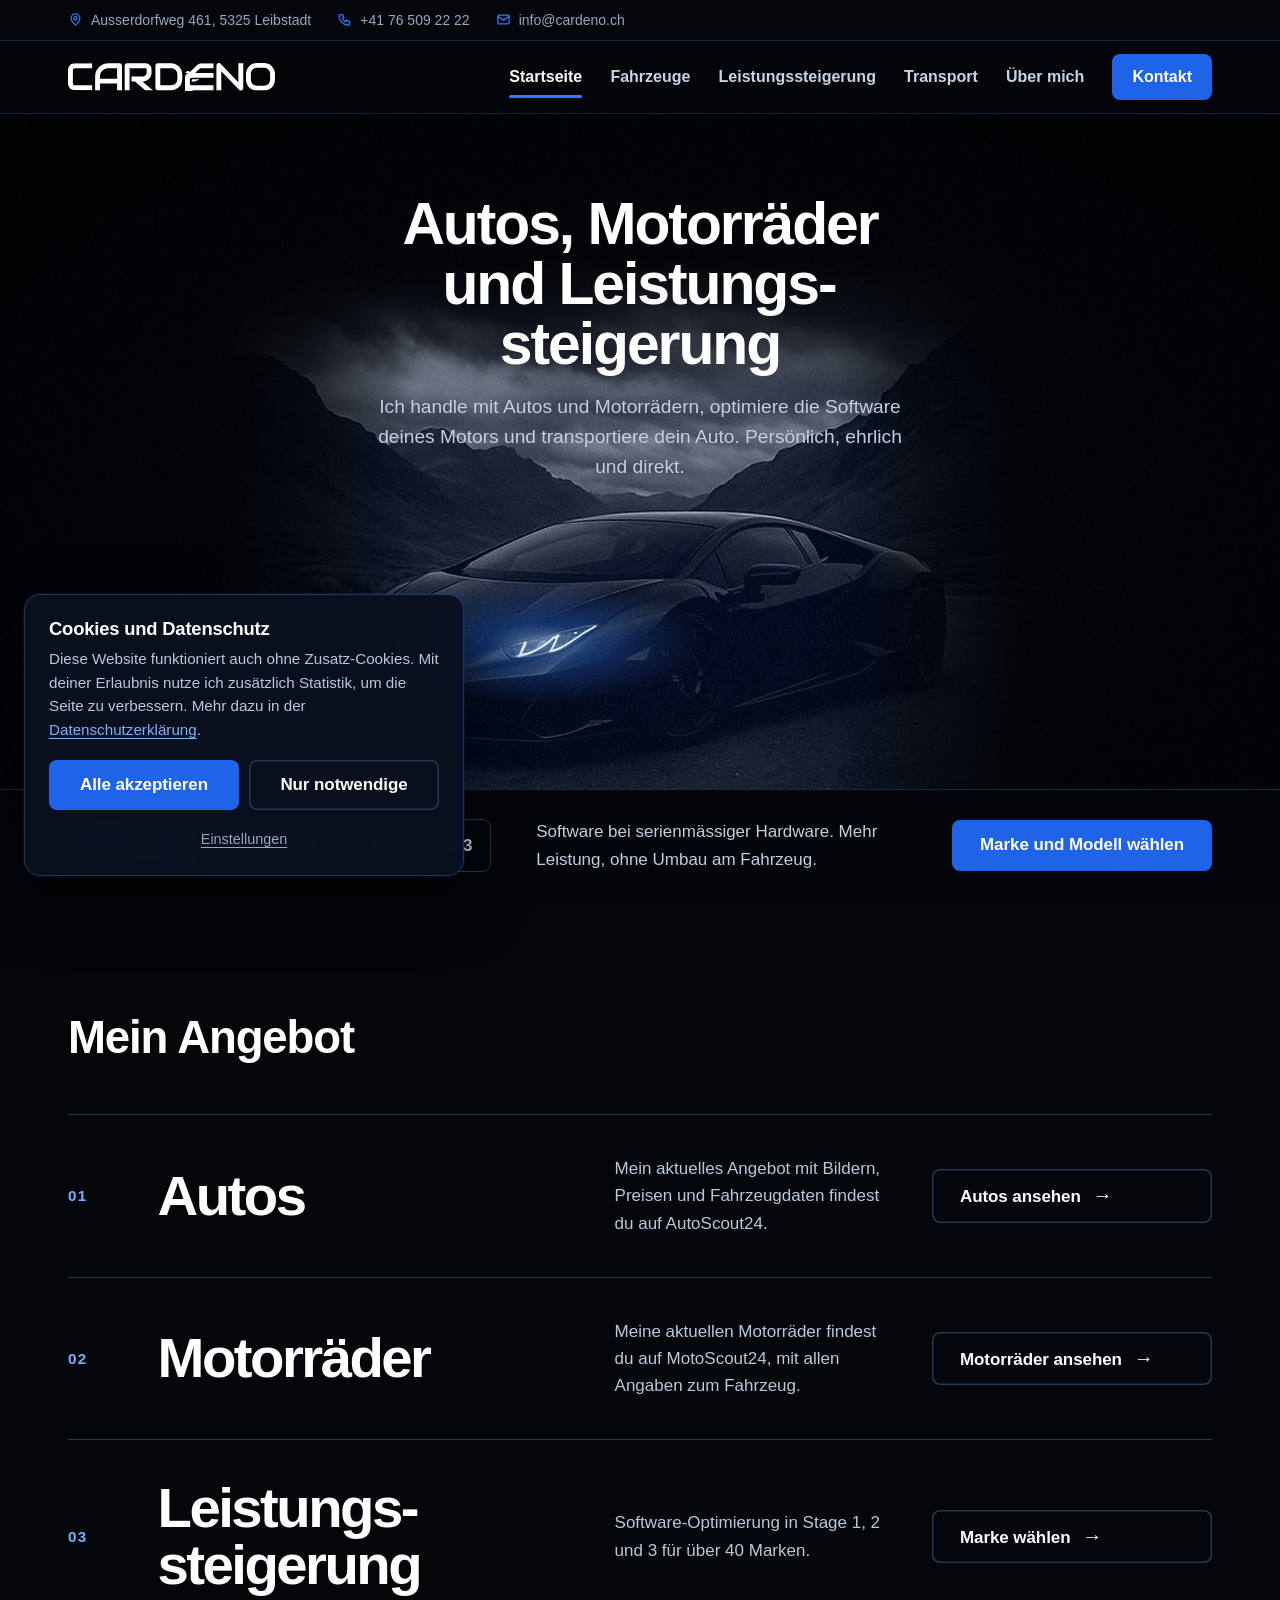
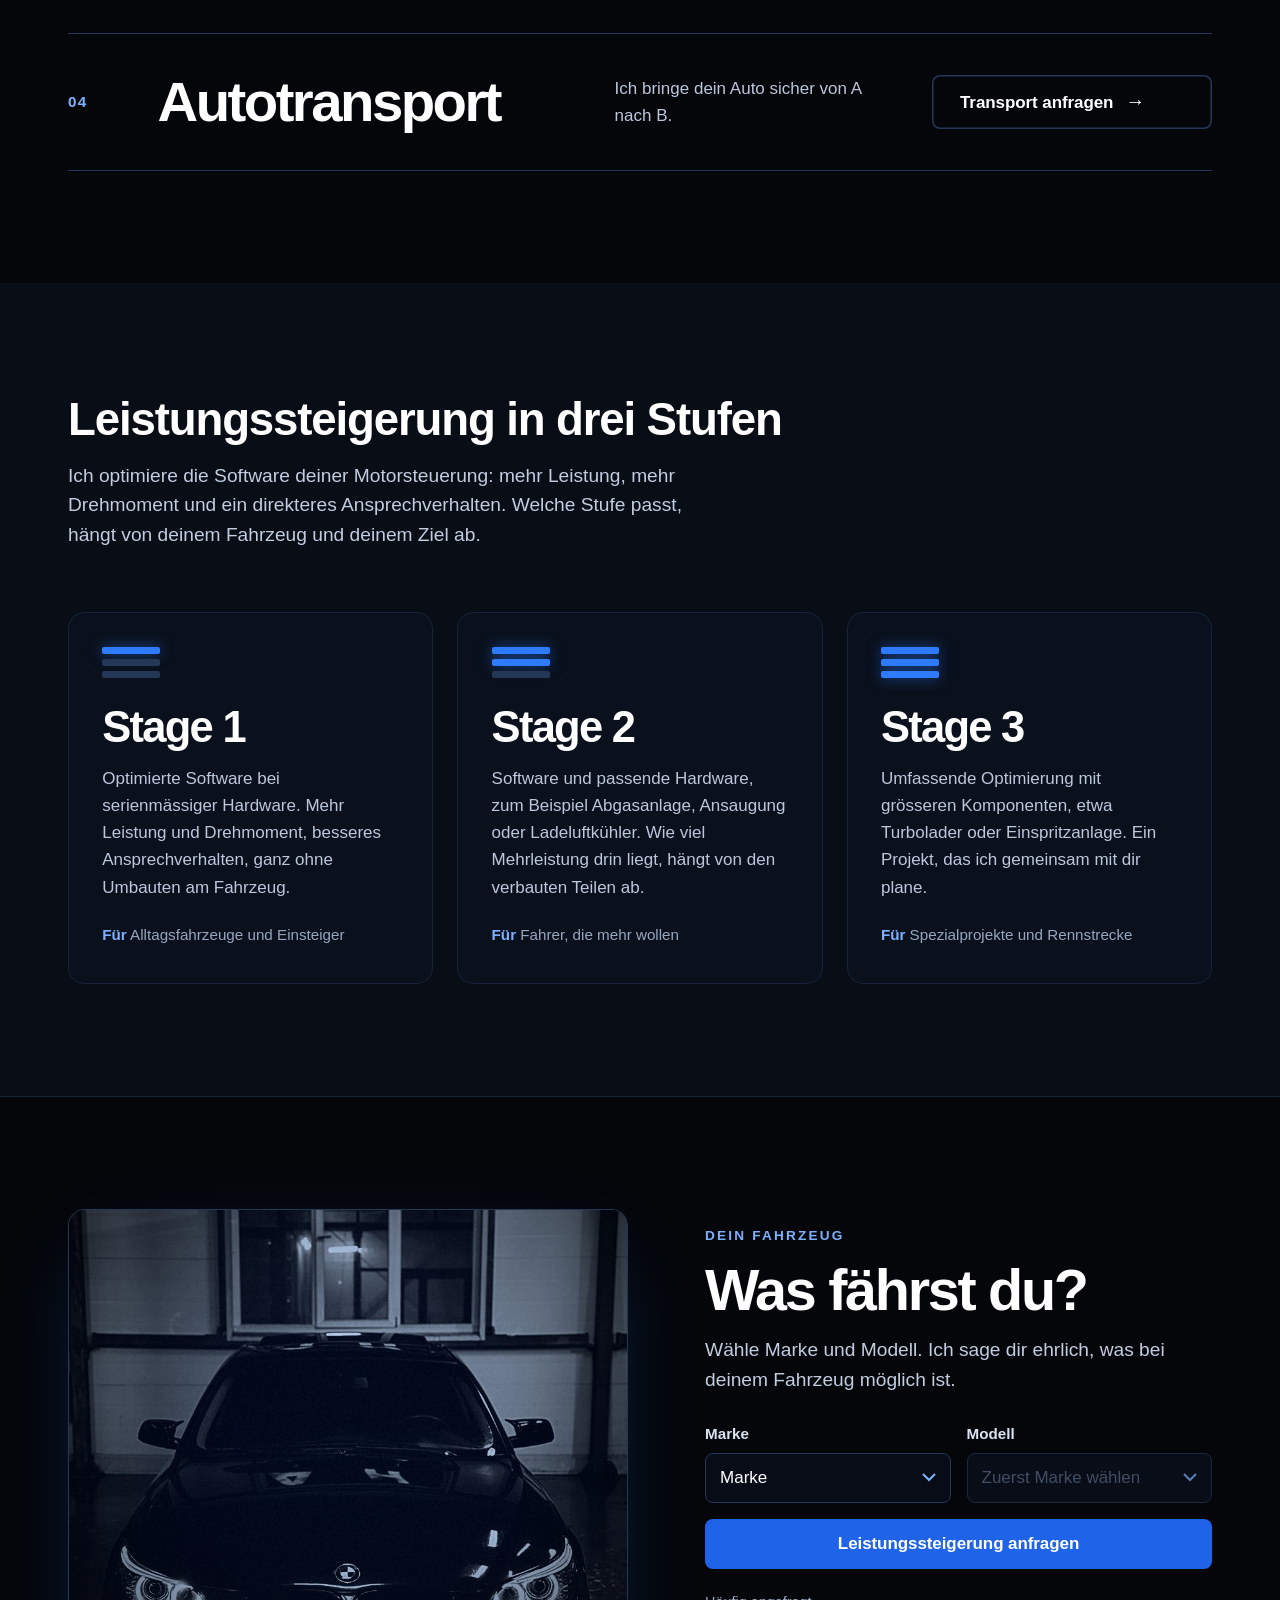
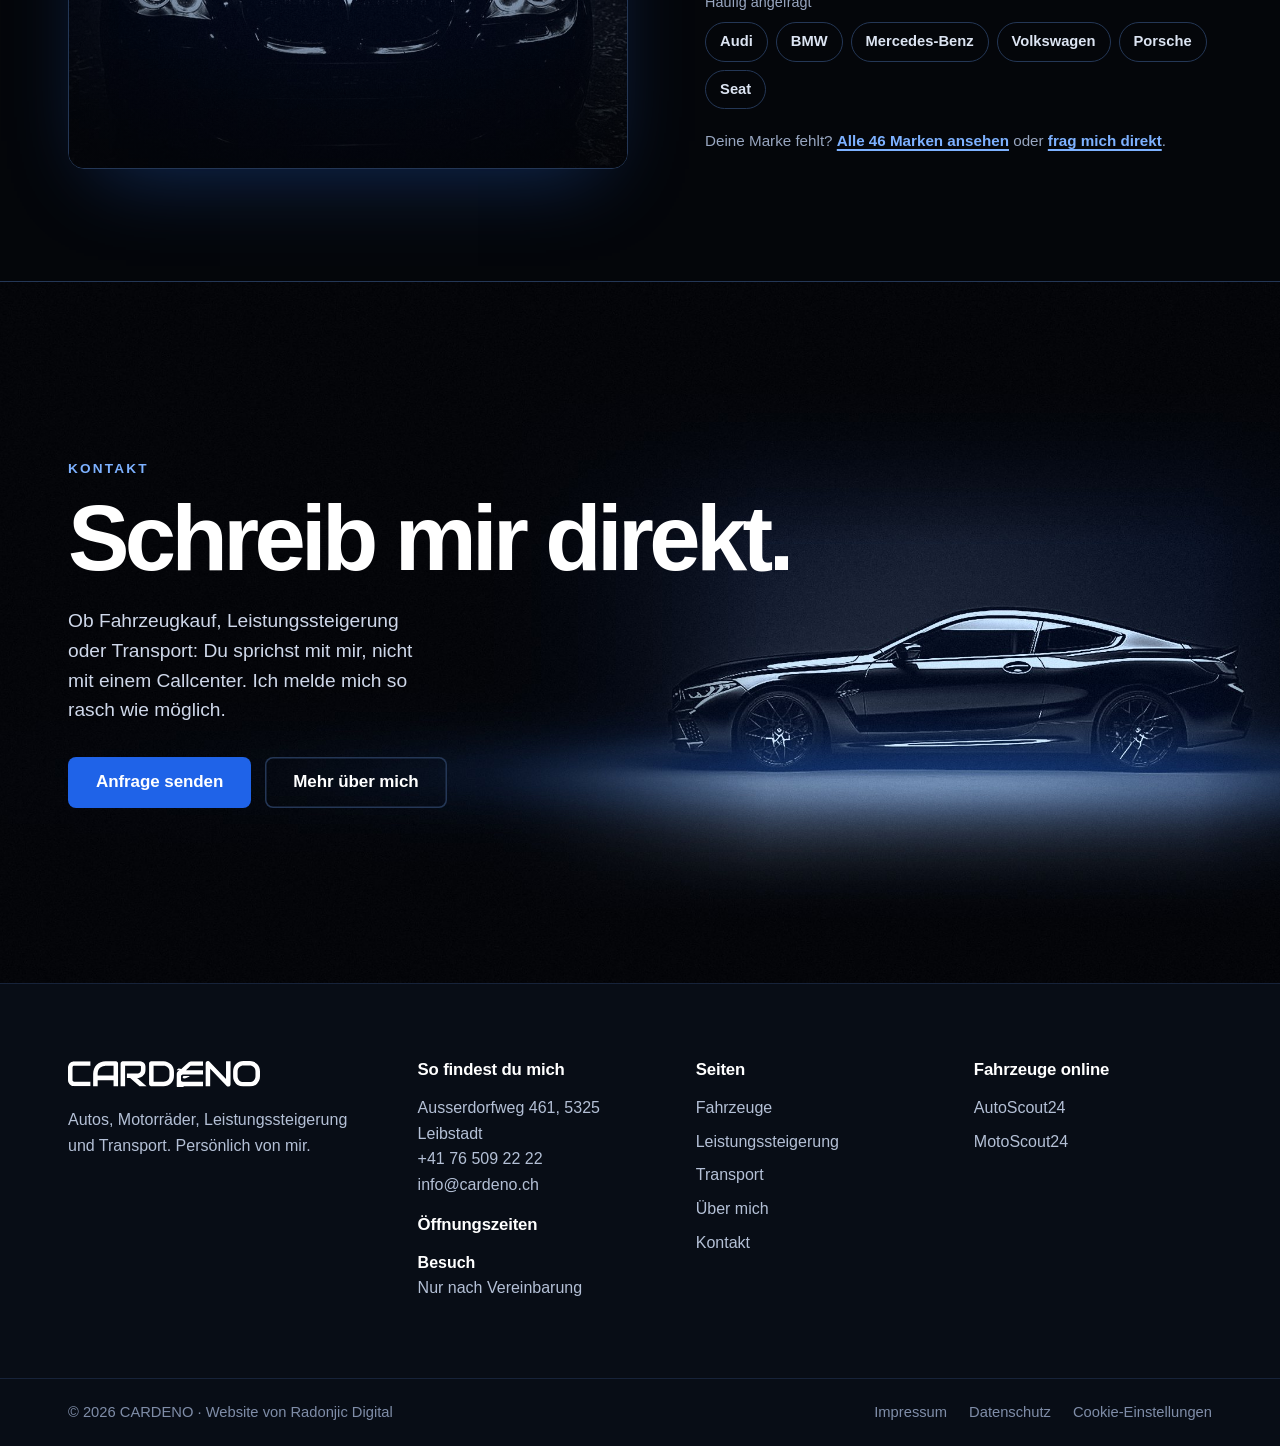
==== commit 0e7fcaba: "Add files via upload" ====
--- a/index.html
+++ b/index.html
@@ -87,7 +87,7 @@
   </div>
 </section>
 
-<section class="section" aria-labelledby="angebot-titel">
+<section class="section sec-offer" aria-labelledby="angebot-titel">
   <div class="wrap">
     <div class="section-head"><h2 id="angebot-titel">Mein Angebot</h2></div>
     <ul class="index">
@@ -115,7 +115,7 @@
   </div>
 </section>
 
-<section class="section section--deep" aria-labelledby="tuning-titel">
+<section class="section section--deep sec-stages" aria-labelledby="tuning-titel">
   <div class="wrap">
     <div class="section-head">
       <h2 id="tuning-titel">Leistungs&shy;steigerung in drei Stufen</h2>
--- a/css/style.css
+++ b/css/style.css
@@ -520,6 +520,10 @@
   .sh__desc { display: block; grid-row: auto; }
   .sh__bar-in .btn { text-align: center; }
 }
+
+
+/* Nur Handy: Standort, Angebots-Zeilen und Kontakt-Buttons im Hero */
+.sh__loc, .sh__svc, .sh__mcta { display: none; }
 
 /* ---------- Angebot als Inhaltsverzeichnis ---------- */
 .index { list-style: none; margin: 0; padding: 0; border-bottom: 1px solid var(--line-strong); counter-reset: ix; }
@@ -648,13 +652,26 @@
   .page-hero h1 { font-size: 2rem; margin-bottom: 10px; }
 
   /* Startseite: Hero */
-  .sh__copy { padding-block: 28px 0; }
-  .sh__copy h1 { font-size: clamp(1.9rem, 8.2vw, 2.4rem); margin-bottom: 12px; }
-  .sh__copy .lead { margin-bottom: 18px; font-size: 1rem; }
-  .sh__scene { margin-top: 4px; }
-  .sh__bar { padding-block: 16px 22px; }
-  .sh__bar-in { gap: 12px; }
-  .sh__desc { font-size: .95rem; margin: 0; min-height: 2.9em; }
+  .sh__copy { padding-block: 22px 0; }
+  .sh__loc { display: flex; align-items: center; justify-content: center; gap: 10px; margin: 0 0 12px; font-size: .78rem; font-weight: 600; letter-spacing: .14em; text-transform: uppercase; color: var(--blue-soft); }
+  .sh__dot { width: 4px; height: 4px; border-radius: 50%; background: var(--blue); }
+  .sh__copy h1 { font-size: clamp(1.9rem, 8.2vw, 2.4rem); margin-bottom: 18px; }
+  .sh__copy .lead { display: none; }
+  .sh__svc { display: block; list-style: none; margin: 0; padding: 0; text-align: left; border-top: 1px solid var(--line-strong); }
+  .sh__svc li { border-bottom: 1px solid var(--line-strong); }
+  .sh__svc a { position: relative; display: grid; grid-template-columns: minmax(0, 1fr) 20px; gap: 1px 12px; align-items: center; padding: 13px 2px; color: #fff; text-decoration: none; }
+  .sh__svc b { grid-column: 1; font-size: 1.15rem; font-weight: 700; letter-spacing: -0.02em; line-height: 1.2; }
+  .sh__svc span { grid-column: 1; font-size: .9rem; color: #aab8d0; line-height: 1.35; }
+  .sh__svc a::after { content: ""; grid-column: 2; grid-row: 1 / 3; width: 20px; height: 20px; background: url("data:image/svg+xml,%3Csvg xmlns='http://www.w3.org/2000/svg' viewBox='0 0 20 20'%3E%3Cpath d='M3 10h13M11 4.5 16.5 10 11 15.5' fill='none' stroke='%237db1ff' stroke-width='1.8' stroke-linecap='round' stroke-linejoin='round'/%3E%3C/svg%3E") center / contain no-repeat; }
+  .sh__svc a:active { background: rgba(47,123,255,.12); }
+  .sh__scene { margin-top: 10px; }
+  .sh__frame { aspect-ratio: 610 / 410; }
+  .sh { --ny: 63.7%; --fy: 60.4%; }
+  .sh__pick, .sh__desc, .sh__bar-in > .btn { display: none; }
+  .sh__bar { padding-block: 14px 24px; margin-top: -4px; }
+  .sh__mcta { display: grid; grid-template-columns: 1fr 1fr; gap: 10px; }
+  .sh__mcta .btn { justify-content: center; text-align: center; padding-inline: 10px; }
+  .sh__mcta [hidden] ~ .btn, .sh__mcta .btn:only-child { grid-column: 1 / -1; }
 
   /* Angebot: kompakte Zeilen, ganze Zeile mit Pfeil rechts */
   .index__row { grid-template-columns: minmax(0, 1fr) 48px; grid-template-rows: auto auto; gap: 4px 14px; padding-block: 20px; align-items: center; }
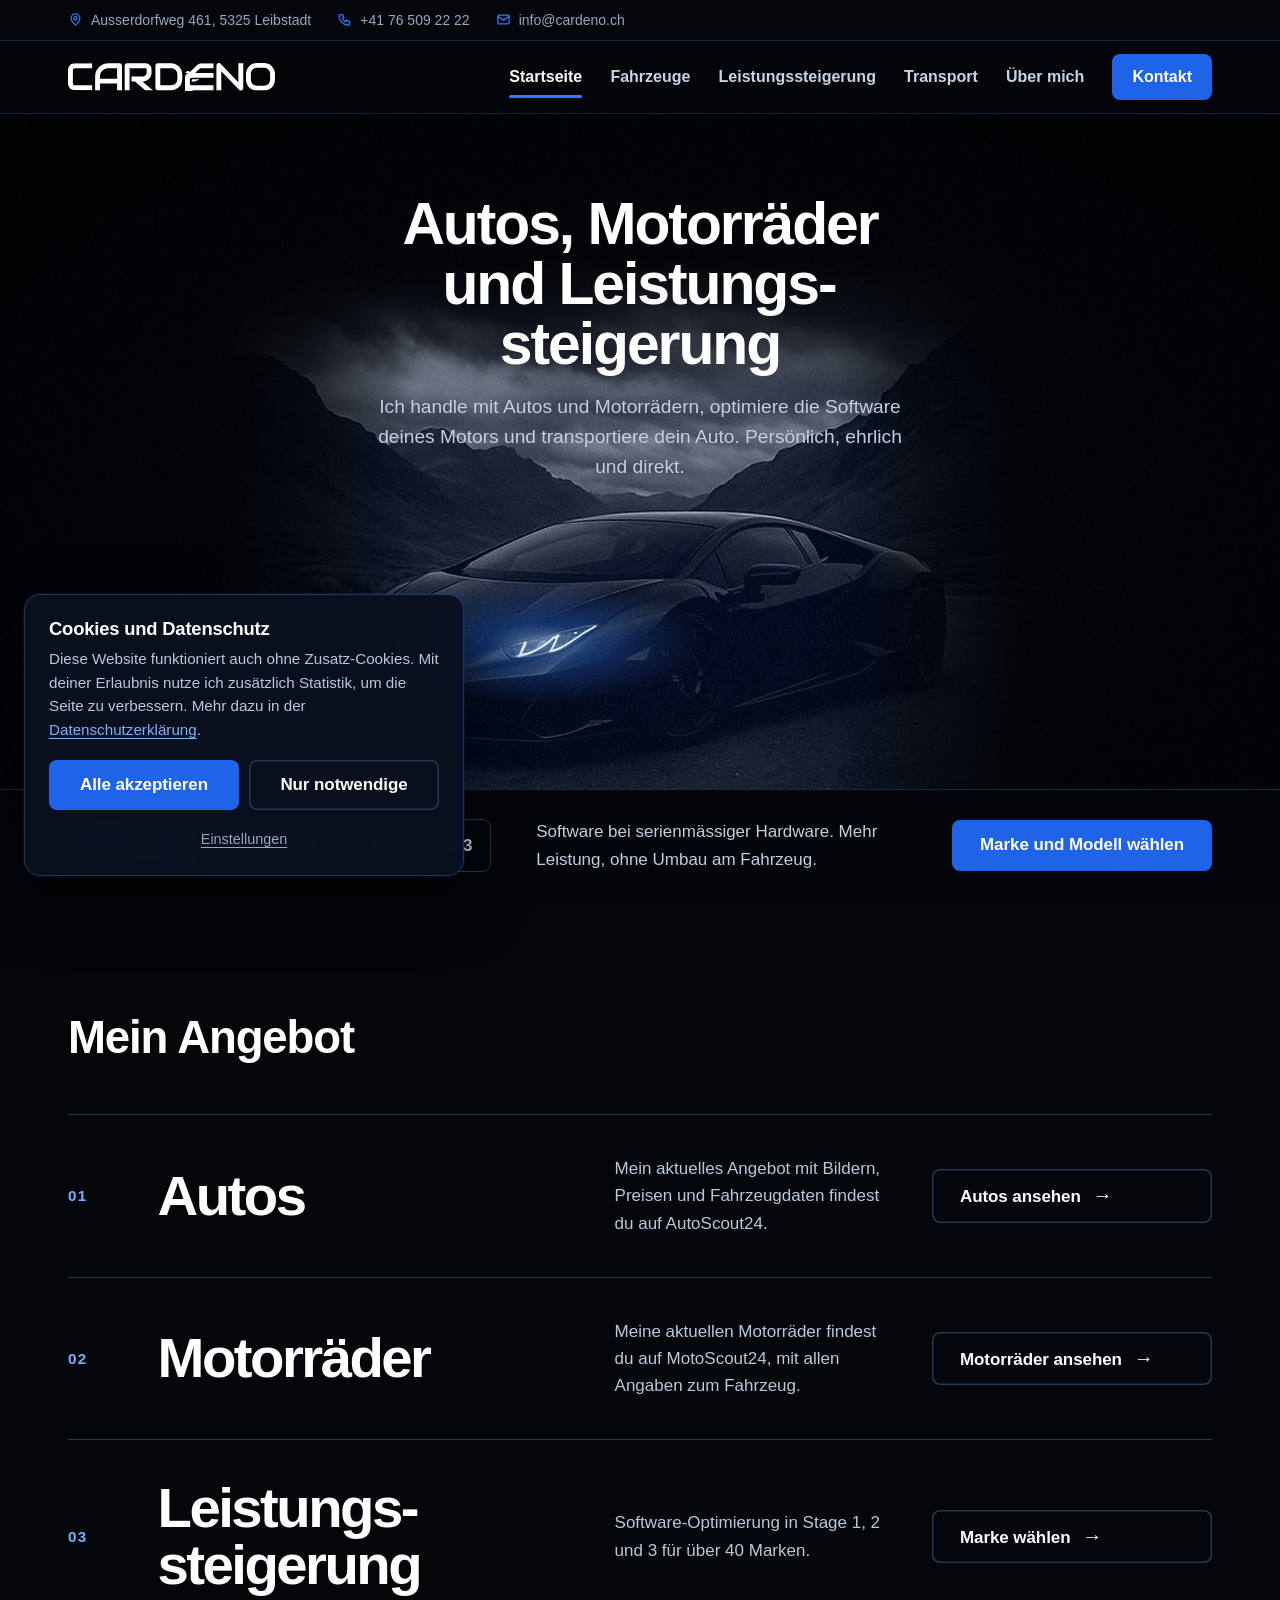
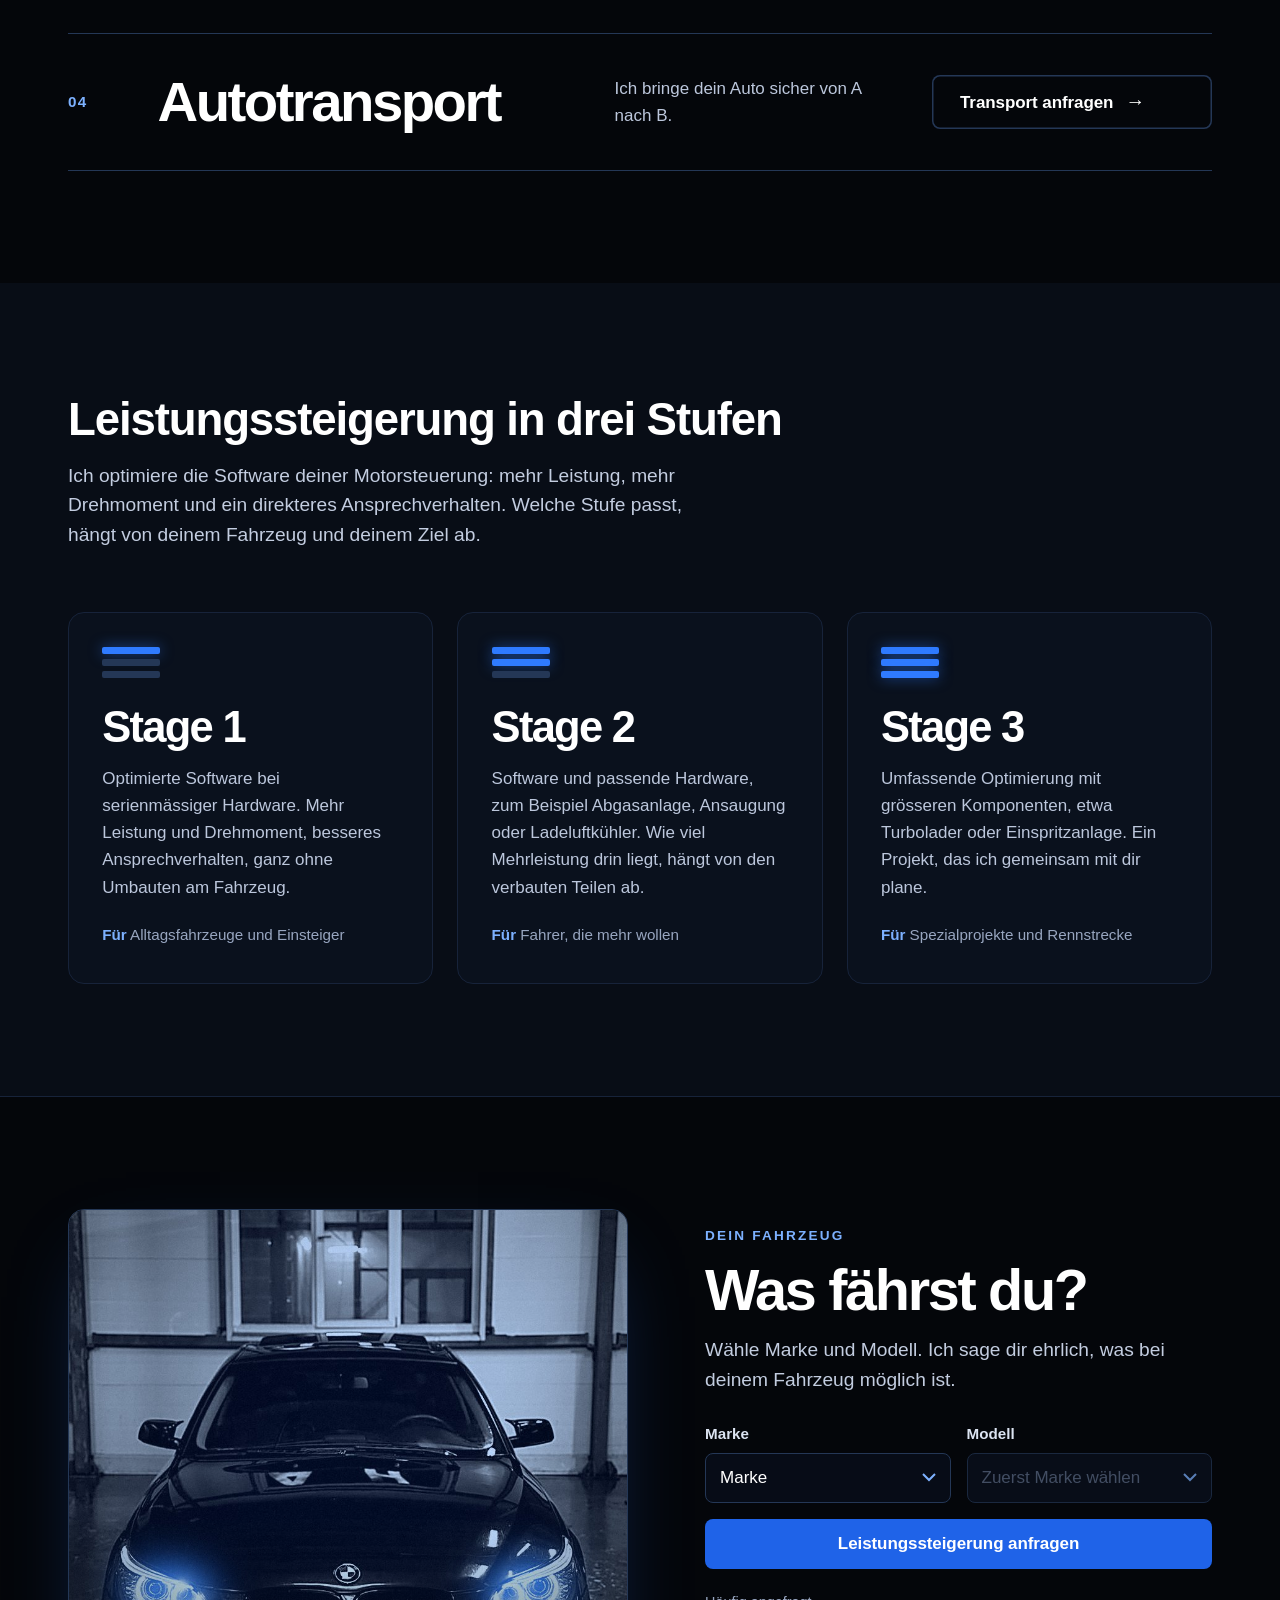
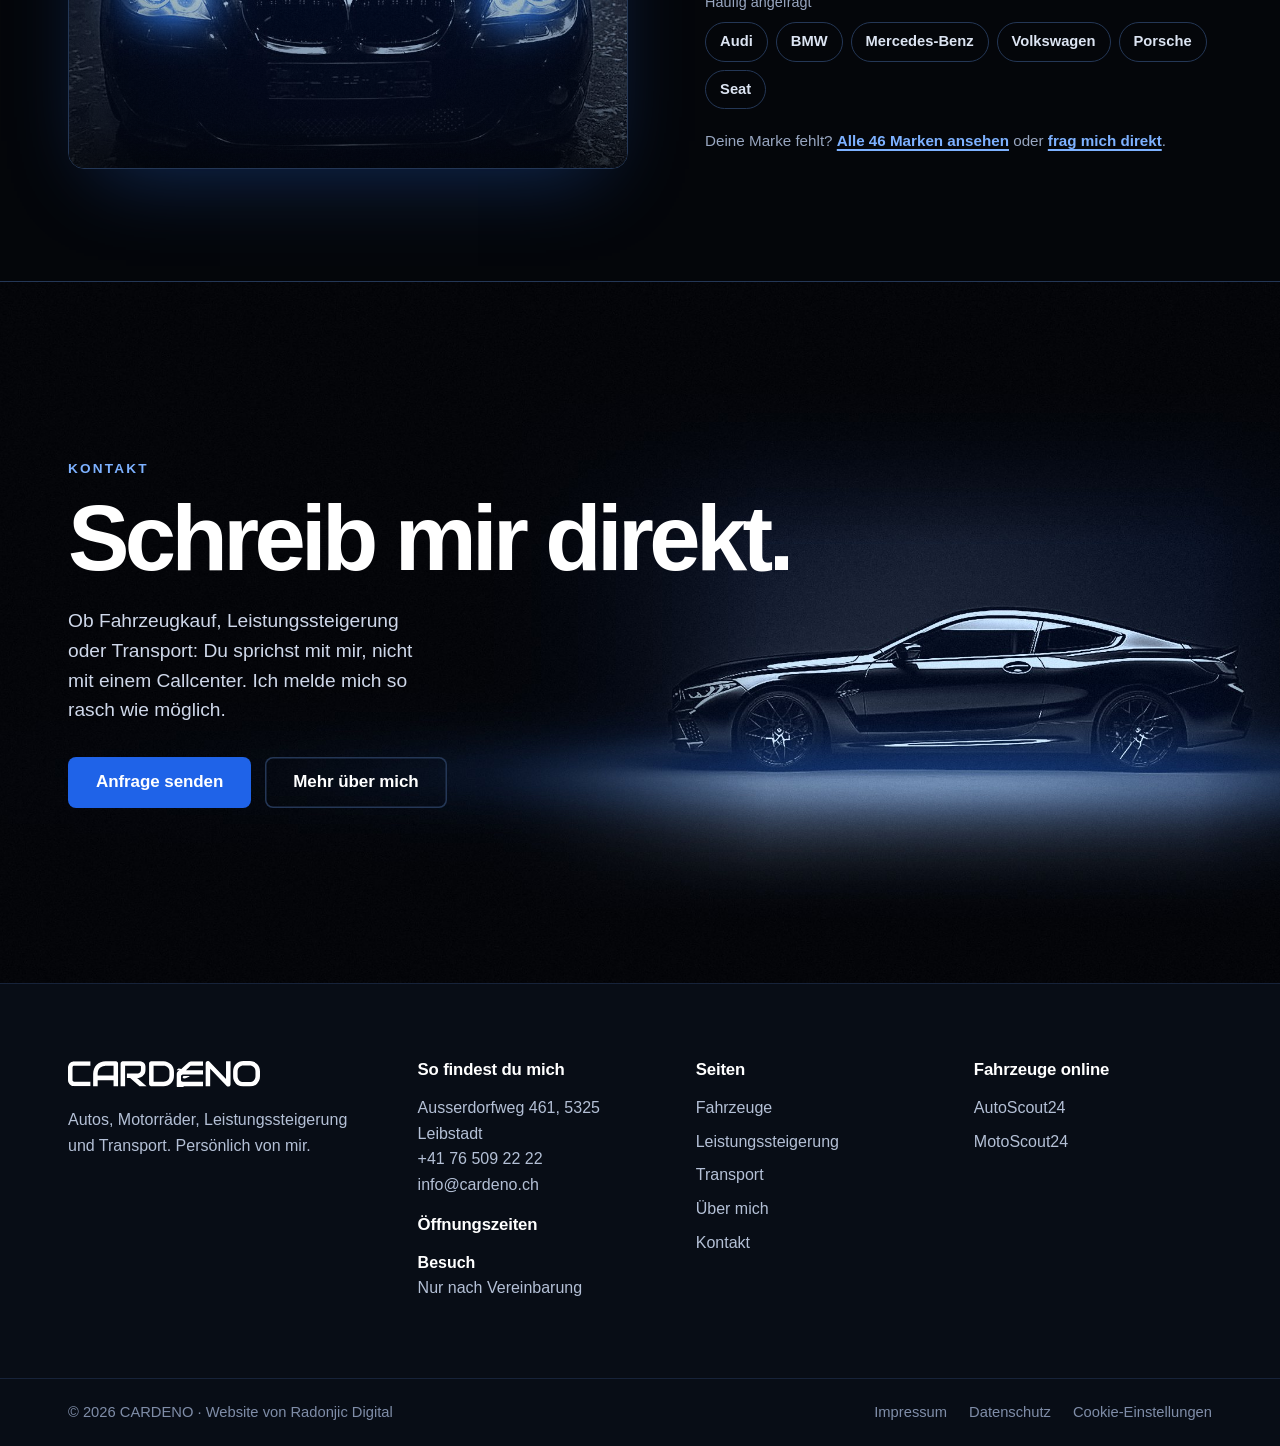
==== commit 136f476c: "Add files via upload" ====
--- a/index.html
+++ b/index.html
@@ -147,8 +147,8 @@
 </section>
 
 <section class="section fsplit-sec" aria-labelledby="finder-titel">
-  <div class="wrap fsplit">
-    <div class="fsplit__img" aria-hidden="true"><img src="images/finder-bmw.jpg" width="900" height="1200" alt="" loading="lazy"></div>
+  <div class="wrap"><div class="fsplit">
+    <div class="fsplit__img" aria-hidden="true"><img src="images/finder-bmw.jpg" width="1200" height="1200" alt="" loading="lazy"></div>
     <div class="fsplit__body">
       <p class="kicker">Dein Fahrzeug</p>
       <h2 id="finder-titel">Was fährst du?</h2>
@@ -168,6 +168,7 @@
       <p class="fsplit__more">Deine Marke fehlt? <a class="text-link" href="leistungssteigerung.html">Alle 46 Marken ansehen</a> oder <a class="text-link" href="kontakt.html">frag mich direkt</a>.</p>
     </div>
   </div>
+  </div>
 </section>
 
 <section class="closer" aria-labelledby="cta-titel">
--- a/css/style.css
+++ b/css/style.css
@@ -738,3 +738,44 @@
   .footer-bottom ul { flex-wrap: wrap; gap: 6px 18px; }
   .footer-bottom .linklike { white-space: nowrap; }
 }
+
+
+/* ==========================================================================
+   HANDY: Doppelungen entfernen (Laptop bleibt unverändert)
+   ========================================================================== */
+@media (max-width: 640px) {
+  /* Die drei Angebote stehen schon im Hero – «Mein Angebot» würde sie wiederholen */
+  .sec-offer { display: none; }
+  /* Kontaktdaten oben nicht doppelt: Anruf-Button steht direkt im Hero */
+  body:has(.sh) .topbar { display: none; }
+  /* Stage-Bereich: Einleitung weglassen, die Karten erklären sich selbst */
+  .sec-stages .section-head .lead { display: none; }
+  .sec-stages .section-head { margin-bottom: 18px; }
+  /* Fusszeile: Logo-Text und Seitenliste wiederholen Menü und Startseite */
+  .footer-main > div:nth-child(1) p { display: none; }
+  .footer-main > div:nth-child(3) { display: none; }
+  .footer-main > div:nth-child(4) { grid-column: 1 / -1; }
+}
+
+
+/* ==========================================================================
+   HANDY: «Was fährst du?» und «Schreib mir direkt.» klar unterscheiden
+   - Fahrzeug-Wahl = Werkzeug in einer Karte (links ausgerichtet)
+   - Kontakt = Abschluss-Plakat (zentriert, weisser Hauptbutton)
+   ========================================================================== */
+@media (max-width: 640px) {
+  .fsplit { gap: 0; background: var(--panel); border: 1px solid var(--line-strong); border-radius: 16px; overflow: hidden; box-shadow: 0 24px 60px -34px rgba(47,123,255,.45); }
+  .fsplit__img { border: 0; border-radius: 0; box-shadow: none; aspect-ratio: 4 / 3; }
+  .fsplit__img img { object-position: 50% 74%; }
+  .fsplit__img::after { background: linear-gradient(180deg, rgba(12,20,36,0) 62%, var(--panel)); }
+  .fsplit__body { padding: 4px 18px 22px; }
+  .fsplit__body h2 { font-size: 1.75rem; }
+  .fsplit__body .lead { font-size: .98rem; }
+  .fsplit__more { font-size: .9rem; }
+
+  .closer__in { text-align: center; }
+  .closer__in .kicker { display: none; }
+  .closer__in .lead { margin-inline: auto; }
+  .closer__btns .btn:first-child { background: #fff; color: #0a2a73; }
+  .closer__btns .btn:first-child:hover { background: #fff; box-shadow: 0 0 0 5px rgba(255,255,255,.28); }
+}
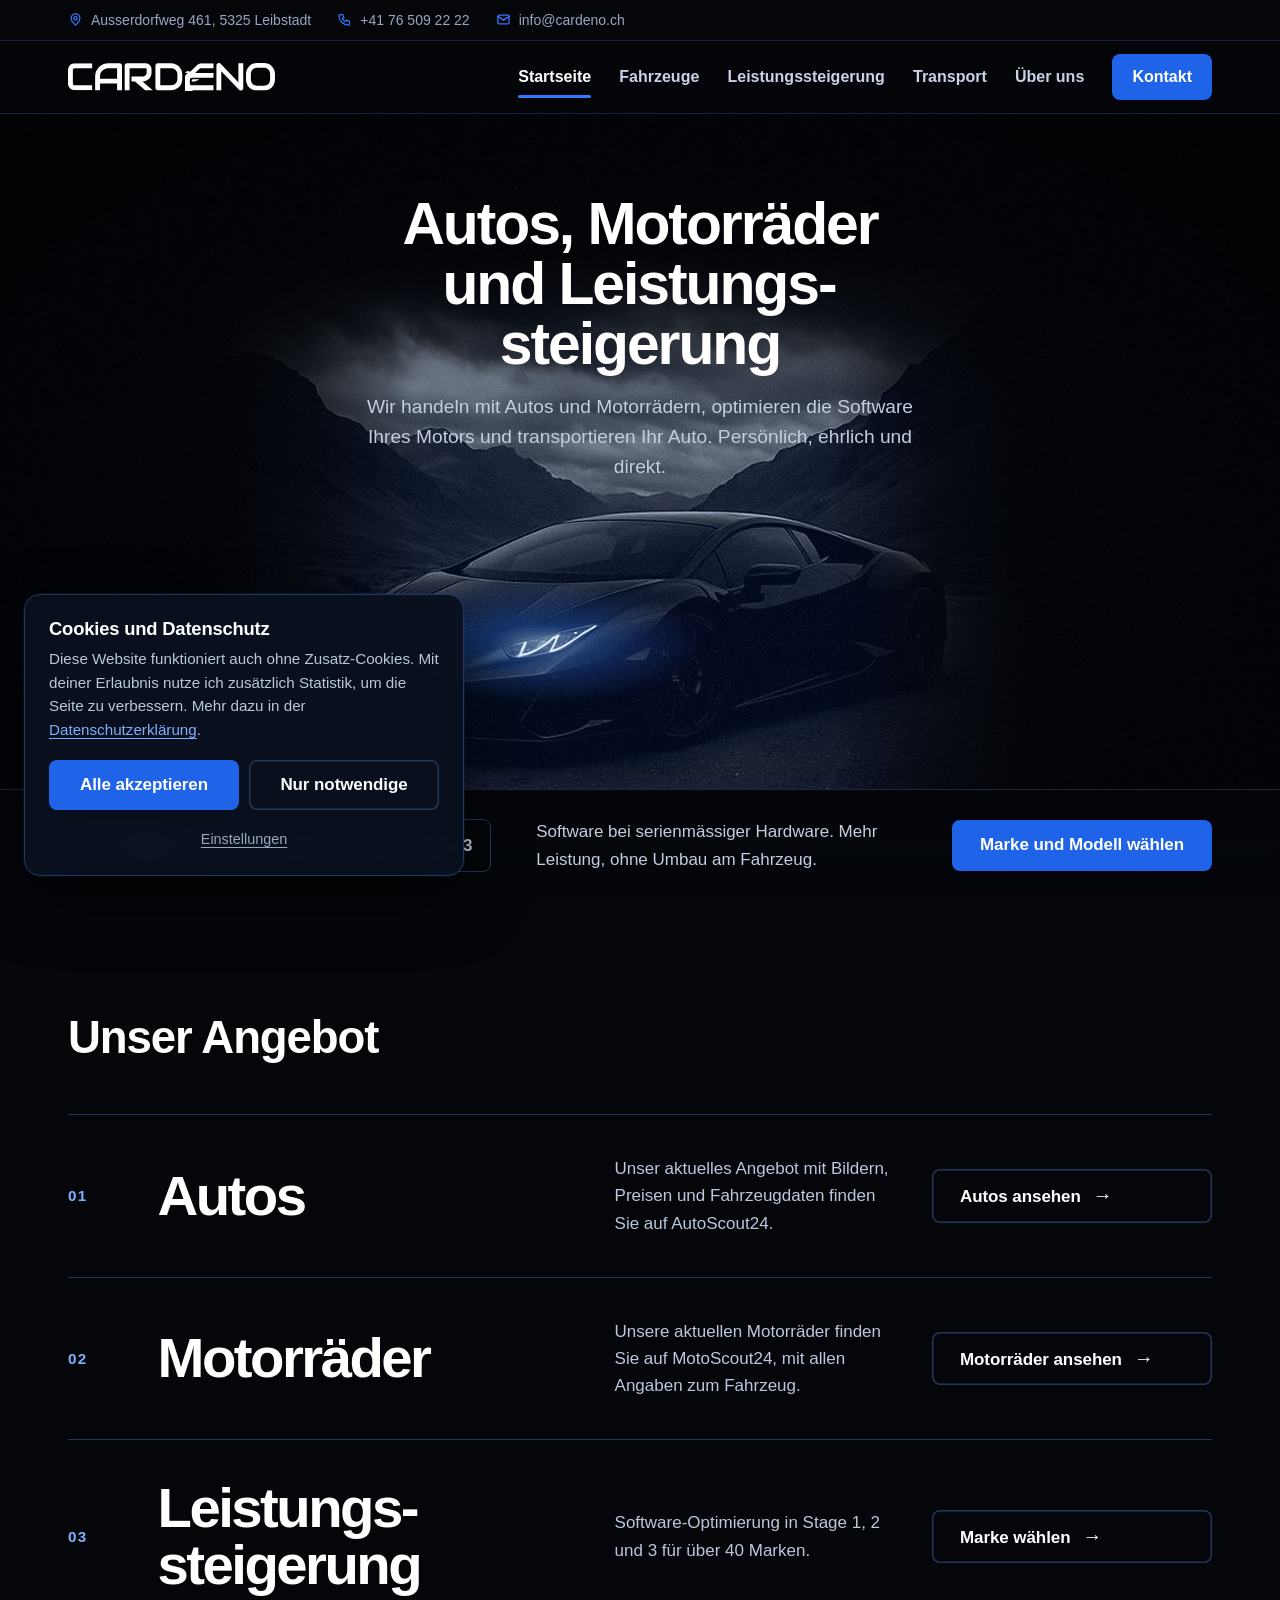
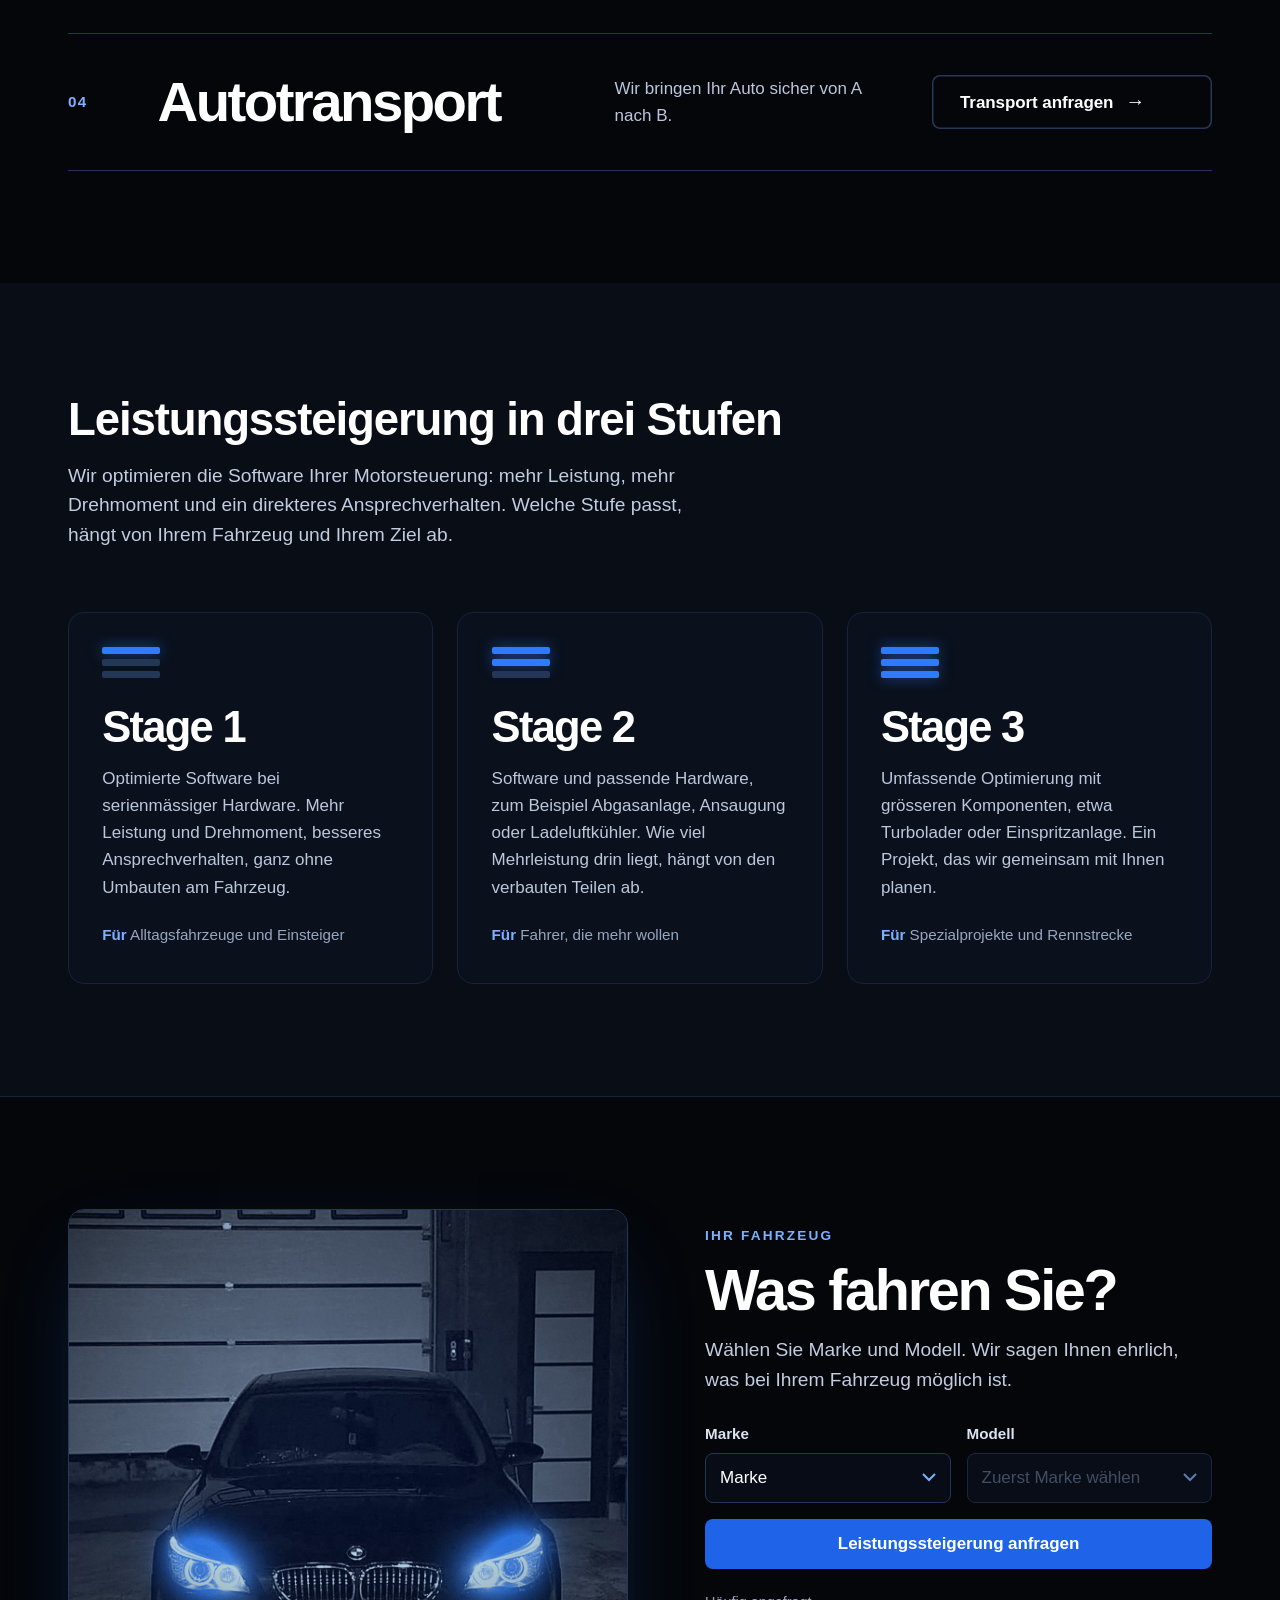
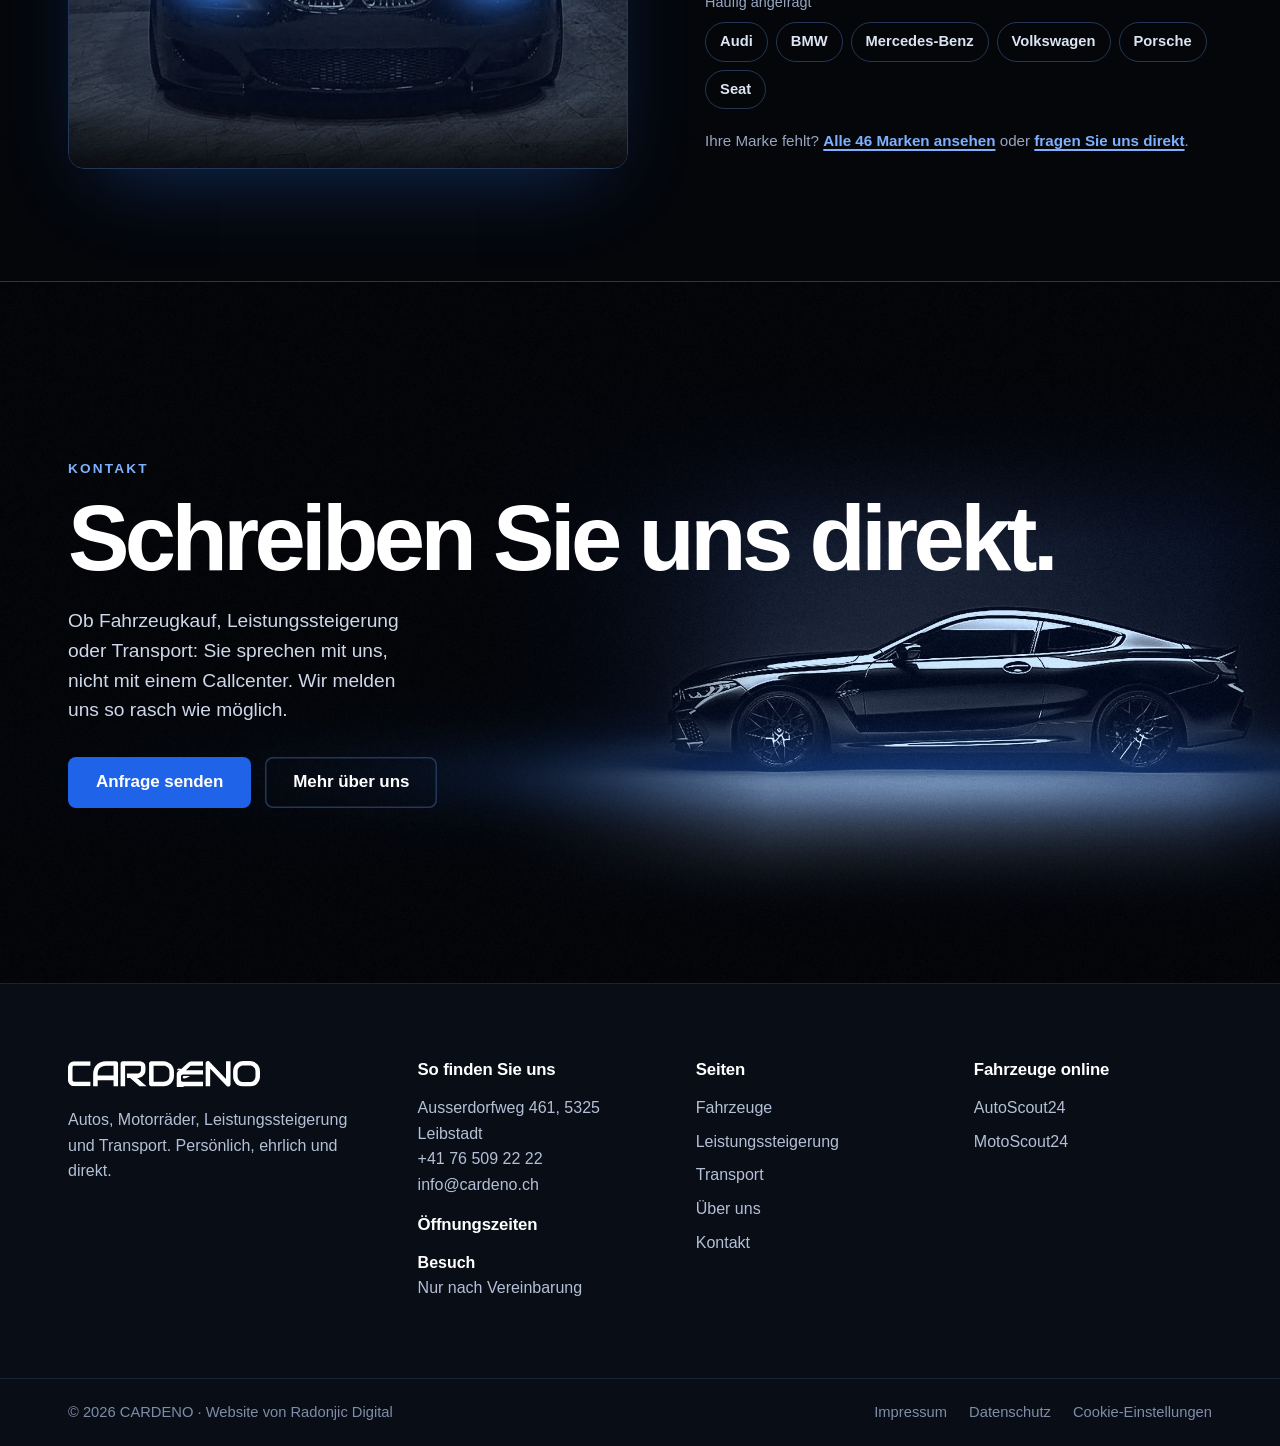
==== commit a6588be8: "Add files via upload" ====
--- a/index.html
+++ b/index.html
@@ -4,14 +4,14 @@
 <meta charset="utf-8">
 <meta name="viewport" content="width=device-width, initial-scale=1">
 <title>CARDENO – Autos, Motorräder, Leistungssteigerung und Transport</title>
-<meta name="description" content="CARDENO: Autos und Motorräder auf AutoScout24 und MotoScout24, Leistungssteigerung in Stage 1, 2 und 3 per Software sowie Autotransport. Frag dein Fahrzeug direkt an.">
+<meta name="description" content="CARDENO: Autos und Motorräder auf AutoScout24 und MotoScout24, Leistungssteigerung in Stage 1, 2 und 3 per Software sowie Autotransport. Fragen Sie Ihr Fahrzeug direkt an.">
 <meta name="theme-color" content="#04060a">
 <meta name="color-scheme" content="dark">
 <meta property="og:type" content="website">
 <meta property="og:locale" content="de_CH">
 <meta property="og:site_name" content="CARDENO">
 <meta property="og:title" content="CARDENO – Autos, Motorräder, Leistungssteigerung und Transport">
-<meta property="og:description" content="CARDENO: Autos und Motorräder auf AutoScout24 und MotoScout24, Leistungssteigerung in Stage 1, 2 und 3 per Software sowie Autotransport. Frag dein Fahrzeug direkt an.">
+<meta property="og:description" content="CARDENO: Autos und Motorräder auf AutoScout24 und MotoScout24, Leistungssteigerung in Stage 1, 2 und 3 per Software sowie Autotransport. Fragen Sie Ihr Fahrzeug direkt an.">
 <link rel="icon" type="image/svg+xml" href="images/icon-blue.svg">
 <link rel="icon" type="image/png" sizes="48x48" href="images/favicon-48.png">
 <link rel="icon" type="image/png" sizes="192x192" href="images/favicon-192.png">
@@ -42,7 +42,7 @@
       <svg class="icon-close" viewBox="0 0 24 24" aria-hidden="true"><path d="M6 6l12 12M18 6L6 18"/></svg>
     </button>
     <nav class="nav" id="hauptnavigation" aria-label="Hauptnavigation">
-      <ul><li><a href="index.html" aria-current="page">Startseite</a></li><li><a href="fahrzeuge.html">Fahrzeuge</a></li><li><a href="leistungssteigerung.html">Leistungssteigerung</a></li><li><a href="transport.html">Transport</a></li><li><a href="ueber-mich.html">Über mich</a></li><li><a class="nav-cta" href="kontakt.html">Kontakt</a></li></ul>
+      <ul><li><a href="index.html" aria-current="page">Startseite</a></li><li><a href="fahrzeuge.html">Fahrzeuge</a></li><li><a href="leistungssteigerung.html">Leistungssteigerung</a></li><li><a href="transport.html">Transport</a></li><li><a href="ueber-uns.html">Über uns</a></li><li><a class="nav-cta" href="kontakt.html">Kontakt</a></li></ul>
     </nav>
   </div>
 </header>
@@ -63,11 +63,11 @@
       <p class="sh__loc"><span data-c="firma" data-v></span><span class="sh__dot" aria-hidden="true"></span><span data-c="plzort" data-v></span></p>
       <h1 id="start-titel">Autos, Motorräder und Leistungs&shy;steigerung</h1>
       <ul class="sh__svc">
-        <li><a href="fahrzeuge.html"><b>Autos &amp; Motorräder</b><span>Kaufen, direkt von mir</span></a></li>
+        <li><a href="fahrzeuge.html"><b>Autos &amp; Motorräder</b><span>Kaufen, direkt bei uns</span></a></li>
         <li><a href="leistungssteigerung.html"><b>Leistungssteigerung</b><span>Software, Stage 1, 2 und 3</span></a></li>
-        <li><a href="transport.html"><b>Autotransport</b><span>Dein Auto sicher von A nach B</span></a></li>
-      </ul>
-      <p class="lead">Ich handle mit Autos und Motorrädern, optimiere die Software deines Motors und transportiere dein Auto. Persönlich, ehrlich und direkt.</p>
+        <li><a href="transport.html"><b>Autotransport</b><span>Ihr Auto sicher von A nach B</span></a></li>
+      </ul>
+      <p class="lead">Wir handeln mit Autos und Motorrädern, optimieren die Software Ihres Motors und transportieren Ihr Auto. Persönlich, ehrlich und direkt.</p>
     </div>
   </div>
   <div class="sh__bar">
@@ -89,16 +89,16 @@
 
 <section class="section sec-offer" aria-labelledby="angebot-titel">
   <div class="wrap">
-    <div class="section-head"><h2 id="angebot-titel">Mein Angebot</h2></div>
+    <div class="section-head"><h2 id="angebot-titel">Unser Angebot</h2></div>
     <ul class="index">
       <li class="index__row">
         <span class="index__big">Autos</span>
-        <p>Mein aktuelles Angebot mit Bildern, Preisen und Fahrzeugdaten findest du auf AutoScout24.</p>
+        <p>Unser aktuelles Angebot mit Bildern, Preisen und Fahrzeugdaten finden Sie auf AutoScout24.</p>
         <a class="btn btn--ghost" data-c="autoscout" data-link="url" href="#" target="_blank" rel="noopener"><span>Autos ansehen</span></a>
       </li>
       <li class="index__row">
         <span class="index__big">Motorräder</span>
-        <p>Meine aktuellen Motorräder findest du auf MotoScout24, mit allen Angaben zum Fahrzeug.</p>
+        <p>Unsere aktuellen Motorräder finden Sie auf MotoScout24, mit allen Angaben zum Fahrzeug.</p>
         <a class="btn btn--ghost" data-c="motoscout" data-link="url" href="#" target="_blank" rel="noopener"><span>Motorräder ansehen</span></a>
       </li>
       <li class="index__row">
@@ -108,7 +108,7 @@
       </li>
       <li class="index__row">
         <span class="index__big">Autotransport</span>
-        <p>Ich bringe dein Auto sicher von A nach B.</p>
+        <p>Wir bringen Ihr Auto sicher von A nach B.</p>
         <a class="btn btn--ghost" href="transport.html"><span>Transport anfragen</span></a>
       </li>
     </ul>
@@ -119,7 +119,7 @@
   <div class="wrap">
     <div class="section-head">
       <h2 id="tuning-titel">Leistungs&shy;steigerung in drei Stufen</h2>
-      <p class="lead">Ich optimiere die Software deiner Motorsteuerung: mehr Leistung, mehr Drehmoment und ein direkteres Ansprechverhalten. Welche Stufe passt, hängt von deinem Fahrzeug und deinem Ziel ab.</p>
+      <p class="lead">Wir optimieren die Software Ihrer Motorsteuerung: mehr Leistung, mehr Drehmoment und ein direkteres Ansprechverhalten. Welche Stufe passt, hängt von Ihrem Fahrzeug und Ihrem Ziel ab.</p>
     </div>
     
 <div class="stages">
@@ -138,7 +138,7 @@
   <article class="stage">
     <span class="ebars" aria-hidden="true"><i class="on"></i><i class="on"></i><i class="on"></i></span>
     <h3>Stage 3</h3>
-    <p>Umfassende Optimierung mit grösseren Komponenten, etwa Turbolader oder Einspritzanlage. Ein Projekt, das ich gemeinsam mit dir plane.</p>
+    <p>Umfassende Optimierung mit grösseren Komponenten, etwa Turbolader oder Einspritzanlage. Ein Projekt, das wir gemeinsam mit Ihnen planen.</p>
     <p class="stage-for"><strong>Für</strong> Spezialprojekte und Rennstrecke</p>
   </article>
 </div>
@@ -150,9 +150,9 @@
   <div class="wrap"><div class="fsplit">
     <div class="fsplit__img" aria-hidden="true"><img src="images/finder-bmw.jpg" width="1200" height="1200" alt="" loading="lazy"></div>
     <div class="fsplit__body">
-      <p class="kicker">Dein Fahrzeug</p>
-      <h2 id="finder-titel">Was fährst du?</h2>
-      <p class="lead">Wähle Marke und Modell. Ich sage dir ehrlich, was bei deinem Fahrzeug möglich ist.</p>
+      <p class="kicker">Ihr Fahrzeug</p>
+      <h2 id="finder-titel">Was fahren Sie?</h2>
+      <p class="lead">Wählen Sie Marke und Modell. Wir sagen Ihnen ehrlich, was bei Ihrem Fahrzeug möglich ist.</p>
       <form class="finder-card" id="finder" aria-label="Fahrzeug wählen">
         <div class="field">
           <label for="finder-marke">Marke</label>
@@ -165,7 +165,7 @@
         <button class="btn" type="submit"><span>Leistungssteigerung anfragen</span></button>
       </form>
       <div class="fsplit__chips"><span>Häufig angefragt</span><a class="chip" href="leistungssteigerung.html#audi">Audi</a><a class="chip" href="leistungssteigerung.html#bmw">BMW</a><a class="chip" href="leistungssteigerung.html#mercedes-benz">Mercedes-Benz</a><a class="chip" href="leistungssteigerung.html#volkswagen">Volkswagen</a><a class="chip" href="leistungssteigerung.html#porsche">Porsche</a><a class="chip" href="leistungssteigerung.html#seat">Seat</a></div>
-      <p class="fsplit__more">Deine Marke fehlt? <a class="text-link" href="leistungssteigerung.html">Alle 46 Marken ansehen</a> oder <a class="text-link" href="kontakt.html">frag mich direkt</a>.</p>
+      <p class="fsplit__more">Ihre Marke fehlt? <a class="text-link" href="leistungssteigerung.html">Alle 46 Marken ansehen</a> oder <a class="text-link" href="kontakt.html">fragen Sie uns direkt</a>.</p>
     </div>
   </div>
   </div>
@@ -175,11 +175,11 @@
   <div class="closer__img" aria-hidden="true"></div>
   <div class="wrap closer__in">
     <p class="kicker">Kontakt</p>
-    <h2 id="cta-titel">Schreib mir direkt.</h2>
-    <p class="lead">Ob Fahrzeugkauf, Leistungssteigerung oder Transport: Du sprichst mit mir, nicht mit einem Callcenter. Ich melde mich so rasch wie möglich.</p>
+    <h2 id="cta-titel">Schreiben Sie uns direkt.</h2>
+    <p class="lead">Ob Fahrzeugkauf, Leistungssteigerung oder Transport: Sie sprechen mit uns, nicht mit einem Callcenter. Wir melden uns so rasch wie möglich.</p>
     <div class="closer__btns">
       <a class="btn " href="kontakt.html"><span>Anfrage senden</span></a>
-      <a class="btn btn--ghost" href="ueber-mich.html"><span>Mehr über mich</span></a>
+      <a class="btn btn--ghost" href="ueber-uns.html"><span>Mehr über uns</span></a>
     </div>
   </div>
 </section>
@@ -191,10 +191,10 @@
   <div class="wrap footer-main">
     <div>
       <img src="images/logo.svg" width="192" height="26" alt="CARDENO">
-      <p>Autos, Motorräder, Leistungssteigerung und Transport. Persönlich von mir.</p>
-    </div>
-    <div>
-      <h2>So findest du mich</h2>
+      <p>Autos, Motorräder, Leistungssteigerung und Transport. Persönlich, ehrlich und direkt.</p>
+    </div>
+    <div>
+      <h2>So finden Sie uns</h2>
       <p data-c="adresse"><span data-v></span></p>
       <p data-c="telefon"><a data-link="tel" href="#"><span data-v></span></a></p>
       <p data-c="email"><a data-link="mail" href="#"><span data-v></span></a></p>
@@ -210,7 +210,7 @@
         <li><a href="fahrzeuge.html">Fahrzeuge</a></li>
         <li><a href="leistungssteigerung.html">Leistungssteigerung</a></li>
         <li><a href="transport.html">Transport</a></li>
-        <li><a href="ueber-mich.html">Über mich</a></li>
+        <li><a href="ueber-uns.html">Über uns</a></li>
         <li><a href="kontakt.html">Kontakt</a></li>
       </ul>
     </div>
--- a/css/style.css
+++ b/css/style.css
@@ -766,7 +766,7 @@
 @media (max-width: 640px) {
   .fsplit { gap: 0; background: var(--panel); border: 1px solid var(--line-strong); border-radius: 16px; overflow: hidden; box-shadow: 0 24px 60px -34px rgba(47,123,255,.45); }
   .fsplit__img { border: 0; border-radius: 0; box-shadow: none; aspect-ratio: 4 / 3; }
-  .fsplit__img img { object-position: 50% 74%; }
+  .fsplit__img img { object-position: 50% 62%; }
   .fsplit__img::after { background: linear-gradient(180deg, rgba(12,20,36,0) 62%, var(--panel)); }
   .fsplit__body { padding: 4px 18px 22px; }
   .fsplit__body h2 { font-size: 1.75rem; }
@@ -779,3 +779,128 @@
   .closer__btns .btn:first-child { background: #fff; color: #0a2a73; }
   .closer__btns .btn:first-child:hover { background: #fff; box-shadow: 0 0 0 5px rgba(255,255,255,.28); }
 }
+
+/* ==========================================================================
+   Leistungsübersicht beim Modell: Serie gegen Stage 1 / 2 / 3
+   ========================================================================== */
+.power { margin: 0 0 56px; padding: clamp(22px, 3.4vw, 40px); background: linear-gradient(170deg, var(--panel-2), var(--panel)); border: 1px solid var(--line-strong); border-radius: var(--r-card); scroll-margin-top: calc(var(--header-h) + 20px); box-shadow: 0 30px 80px -40px rgba(47,123,255,.4); }
+.power[hidden] { display: none; }
+.power__head h3 { font-size: clamp(1.6rem, 3vw, 2.3rem); letter-spacing: -0.03em; margin: 0 0 14px; }
+.power__badge { display: inline-block; margin: 0 0 16px; padding: 5px 12px; border: 1px dashed #f0b44c; border-radius: 999px; color: #f6c76b; font-size: .85rem; font-weight: 600; }
+.power__motor { margin: 0 0 14px; color: var(--muted); }
+.power__variants { display: flex; flex-wrap: wrap; gap: 8px; margin-bottom: 8px; }
+.power__variants button, .power__tabs button { cursor: pointer; font: inherit; font-weight: 600; color: #dce4f2; background: transparent; border: 1px solid var(--line-strong); border-radius: 999px; padding: 8px 16px; transition: border-color .15s ease, background .15s ease, color .15s ease; }
+.power__variants button:hover, .power__tabs button:hover:not(:disabled) { border-color: var(--blue); color: #fff; }
+.power__variants button[aria-pressed="true"] { background: rgba(47,123,255,.18); border-color: var(--blue); color: #fff; }
+.power__tabs { display: grid; grid-template-columns: repeat(3, minmax(0, 1fr)); gap: 10px; margin: 18px 0 20px; }
+.power__tabs button { border-radius: 10px; padding: 13px 10px; text-align: center; }
+.power__tabs button[aria-pressed="true"] { background: var(--blue-strong); border-color: var(--blue); color: #fff; box-shadow: 0 0 0 4px rgba(47,123,255,.2); }
+.power__tabs button:disabled { opacity: .4; cursor: not-allowed; }
+.power__stats { display: grid; grid-template-columns: repeat(3, minmax(0, 1fr)); gap: 12px; margin-bottom: 26px; }
+.power__stats div { padding: 16px 14px; background: rgba(4,6,10,.45); border: 1px solid var(--line); border-radius: 12px; text-align: center; }
+.power__stats strong { display: block; font-size: clamp(1.5rem, 3.4vw, 2.5rem); line-height: 1.05; letter-spacing: -0.03em; color: var(--blue-soft); }
+.power__stats span { display: block; margin-top: 6px; color: var(--muted); font-size: .9rem; }
+.power__bars { display: grid; grid-template-columns: 1fr 1fr; gap: 22px 36px; margin-bottom: 26px; }
+.power__bar h4 { margin: 0 0 10px; font-size: 1rem; color: #fff; }
+.pb { display: grid; grid-template-columns: 4.6rem minmax(0, 1fr) 5.2rem; align-items: center; gap: 10px; margin-bottom: 8px; font-size: .92rem; }
+.pb span { color: var(--muted); }
+.pb em { font-style: normal; font-weight: 700; text-align: right; color: #dce4f2; }
+.pb i { display: block; height: 12px; background: rgba(125,177,255,.1); border-radius: 6px; overflow: hidden; }
+.pb b { display: block; height: 100%; background: #4a5a78; border-radius: 6px; animation: pbgrow .7s ease both; }
+.pb--on b { background: linear-gradient(90deg, var(--blue-strong), var(--blue)); box-shadow: 0 0 14px rgba(47,123,255,.6); }
+.pb--on em { color: #fff; }
+@keyframes pbgrow { from { width: 0 !important; } }
+.power__table { overflow-x: auto; margin-bottom: 18px; }
+.power__table table { width: 100%; border-collapse: collapse; min-width: 420px; }
+.power__table th, .power__table td { padding: 12px 10px; text-align: right; border-bottom: 1px solid var(--line); white-space: nowrap; }
+.power__table thead th { color: var(--muted); font-size: .85rem; font-weight: 600; text-transform: uppercase; letter-spacing: .06em; }
+.power__table th:first-child, .power__table td:first-child { text-align: left; }
+.power__table tbody th { font-weight: 600; color: #fff; }
+.power__table .on { color: #fff; background: rgba(47,123,255,.12); font-weight: 700; }
+.power__table small { display: block; color: var(--blue-soft); font-weight: 600; }
+.power__note { margin: 0 0 22px; color: var(--muted); font-size: .92rem; max-width: 70ch; }
+.power__empty { margin: 0 0 22px; color: #c3cde0; max-width: 62ch; }
+.power__foot .btn { width: auto; }
+@media (max-width: 760px) {
+  .power__bars { grid-template-columns: 1fr; }
+}
+@media (max-width: 640px) {
+  .power { margin-bottom: 36px; padding: 20px 16px; }
+  .power__tabs { gap: 8px; margin: 14px 0 16px; }
+  .power__stats { gap: 8px; margin-bottom: 20px; }
+  .power__stats div { padding: 12px 6px; }
+  .power__stats span { font-size: .78rem; }
+  .pb { grid-template-columns: 3.6rem minmax(0, 1fr) 4.6rem; gap: 8px; font-size: .88rem; }
+  .power__table table { min-width: 0; font-size: .9rem; }
+  .power__table th, .power__table td { padding: 10px 5px; }
+  .power__foot .btn { width: 100%; justify-content: center; }
+}
+
+.tuning-layout > div { min-width: 0; }
+.power { min-width: 0; }
+@media (max-width: 640px) {
+  .power__table th, .power__table td { padding: 10px 4px; font-size: .9rem; }
+  .power__table tbody th { white-space: normal; line-height: 1.25; }
+  .power__table thead th { font-size: .72rem; letter-spacing: .03em; }
+  .power__table small { font-size: .78rem; }
+}
+@media (max-width: 640px) { .power__stats strong { font-size: 1.3rem; white-space: nowrap; } }
+
+.power__typ { display: grid; grid-template-columns: repeat(3, minmax(0, 1fr)); gap: 12px; margin: 6px 0 24px; }
+.power__typ > div { padding: 18px 16px; background: rgba(4,6,10,.45); border: 1px solid var(--line); border-radius: 12px; }
+.power__typ h4 { margin: 0 0 12px; font-size: 1rem; color: #fff; }
+.power__typ p { margin: 0 0 10px; }
+.power__typ p:last-child { margin-bottom: 0; }
+.power__typ strong { display: block; font-size: clamp(1.15rem, 2vw, 1.5rem); letter-spacing: -0.02em; color: var(--blue-soft); line-height: 1.15; }
+.power__typ span { display: block; color: var(--muted); font-size: .88rem; margin-top: 2px; }
+@media (max-width: 640px) {
+  .power__typ { grid-template-columns: 1fr; gap: 10px; }
+  .power__typ > div { display: grid; grid-template-columns: 1fr 1fr; gap: 4px 12px; padding: 14px; }
+  .power__typ h4 { grid-column: 1 / -1; margin-bottom: 4px; }
+}
+
+/* Seitenliste: Modelle unter der geöffneten Marke */
+.brand-nav li.is-open > a { color: #fff; font-weight: 700; }
+.brand-nav .brand-nav__models { max-height: none; overflow: visible; padding: 2px 0 10px; margin: 0; background: rgba(4,6,10,.35); border-top: 1px solid var(--line); border-bottom: 1px solid var(--line); }
+.brand-nav .brand-nav__models a { padding: 7px 24px 7px 42px; font-weight: 500; font-size: .93rem; color: #aeb9cf; }
+.brand-nav .brand-nav__models a[aria-current="true"] { color: #fff; font-weight: 700; }
+
+/* ==========================================================================
+   Karten: Modell → Generation → Motor (wie hmperformance.ch)
+   ========================================================================== */
+.cards { display: grid; grid-template-columns: repeat(auto-fill, minmax(190px, 1fr)); gap: 14px; list-style: none; margin: 0 0 48px; padding: 0; }
+.cards[hidden] { display: none; }
+.cards--engines { grid-template-columns: repeat(auto-fill, minmax(250px, 1fr)); }
+.mcard { display: flex; flex-direction: column; justify-content: center; gap: 4px; height: 100%; min-height: 78px; padding: 16px 18px; text-decoration: none; color: #fff; background: var(--panel); border: 1px solid var(--line); border-radius: 12px; transition: transform .2s ease, border-color .2s ease, box-shadow .2s ease; }
+.mcard:hover, .mcard:focus-visible { transform: translateY(-4px); border-color: var(--blue); box-shadow: 0 18px 40px -24px rgba(47,123,255,.7); }
+.mcard[aria-current="true"] { border-color: var(--blue); background: rgba(47,123,255,.14); }
+.mcard strong { font-size: 1.05rem; line-height: 1.25; }
+.mcard span { color: var(--muted); font-size: .88rem; }
+.ecard { display: flex; flex-direction: column; padding: 20px 20px 22px; background: var(--panel); border: 1px solid var(--line); border-radius: 12px; transition: border-color .2s ease, transform .2s ease; }
+.ecard:hover { border-color: var(--blue); transform: translateY(-3px); }
+.ecard h3 { font-size: 1.25rem; margin: 0 0 6px; }
+.ecard p { margin: 0 0 4px; color: #c3cde0; font-size: .95rem; }
+.ecard .ecard__ps { color: var(--blue-soft); font-weight: 700; font-style: italic; font-size: 1.05rem; margin-bottom: 10px; }
+.ecard .btn { margin-top: auto; align-self: flex-start; }
+.ecard p:last-of-type { margin-bottom: 18px; }
+.brand-nav .brand-nav__gens { max-height: none; overflow: visible; padding: 0; margin: 0; }
+.brand-nav .brand-nav__gens a { padding: 6px 24px 6px 58px; font-weight: 500; font-size: .88rem; color: #8fa0bf; }
+.brand-nav .brand-nav__gens a[aria-current="true"] { color: #fff; font-weight: 700; }
+@media (max-width: 640px) {
+  .cards { grid-template-columns: repeat(2, minmax(0, 1fr)); gap: 10px; margin-bottom: 34px; }
+  .cards--engines { grid-template-columns: 1fr; }
+  .mcard { padding: 12px 14px; min-height: 64px; }
+  .mcard strong { font-size: .98rem; }
+}
+
+/* Bestätigung nach dem Senden */
+.thanks { position: fixed; inset: 0; z-index: 1050; display: flex; align-items: center; justify-content: center; padding: 20px; background: rgba(2,4,8,.78); backdrop-filter: blur(6px); opacity: 0; transition: opacity .25s ease; }
+.thanks.is-in { opacity: 1; }
+.thanks__box { width: 100%; max-width: 440px; text-align: center; padding: 40px 28px 30px; background: var(--panel); border: 1px solid var(--line-strong); border-radius: 18px; box-shadow: 0 30px 80px rgba(0,0,0,.6), 0 0 0 1px rgba(47,123,255,.15); transform: translateY(14px) scale(.97); transition: transform .3s ease; outline: none; }
+.thanks.is-in .thanks__box { transform: none; }
+.thanks__icon { width: 68px; height: 68px; margin: 0 auto 18px; border-radius: 50%; display: grid; place-items: center; color: #fff; background: var(--blue); box-shadow: 0 0 0 8px rgba(47,123,255,.2); }
+.thanks h2 { margin: 0 0 10px; font-size: 1.6rem; color: var(--text); }
+.thanks p { margin: 0 0 26px; color: var(--muted); line-height: 1.55; }
+.thanks .btn { min-width: 160px; }
+body.thanks-open { overflow: hidden; }
+@media (prefers-reduced-motion: reduce) { .thanks, .thanks__box { transition: none; } }
